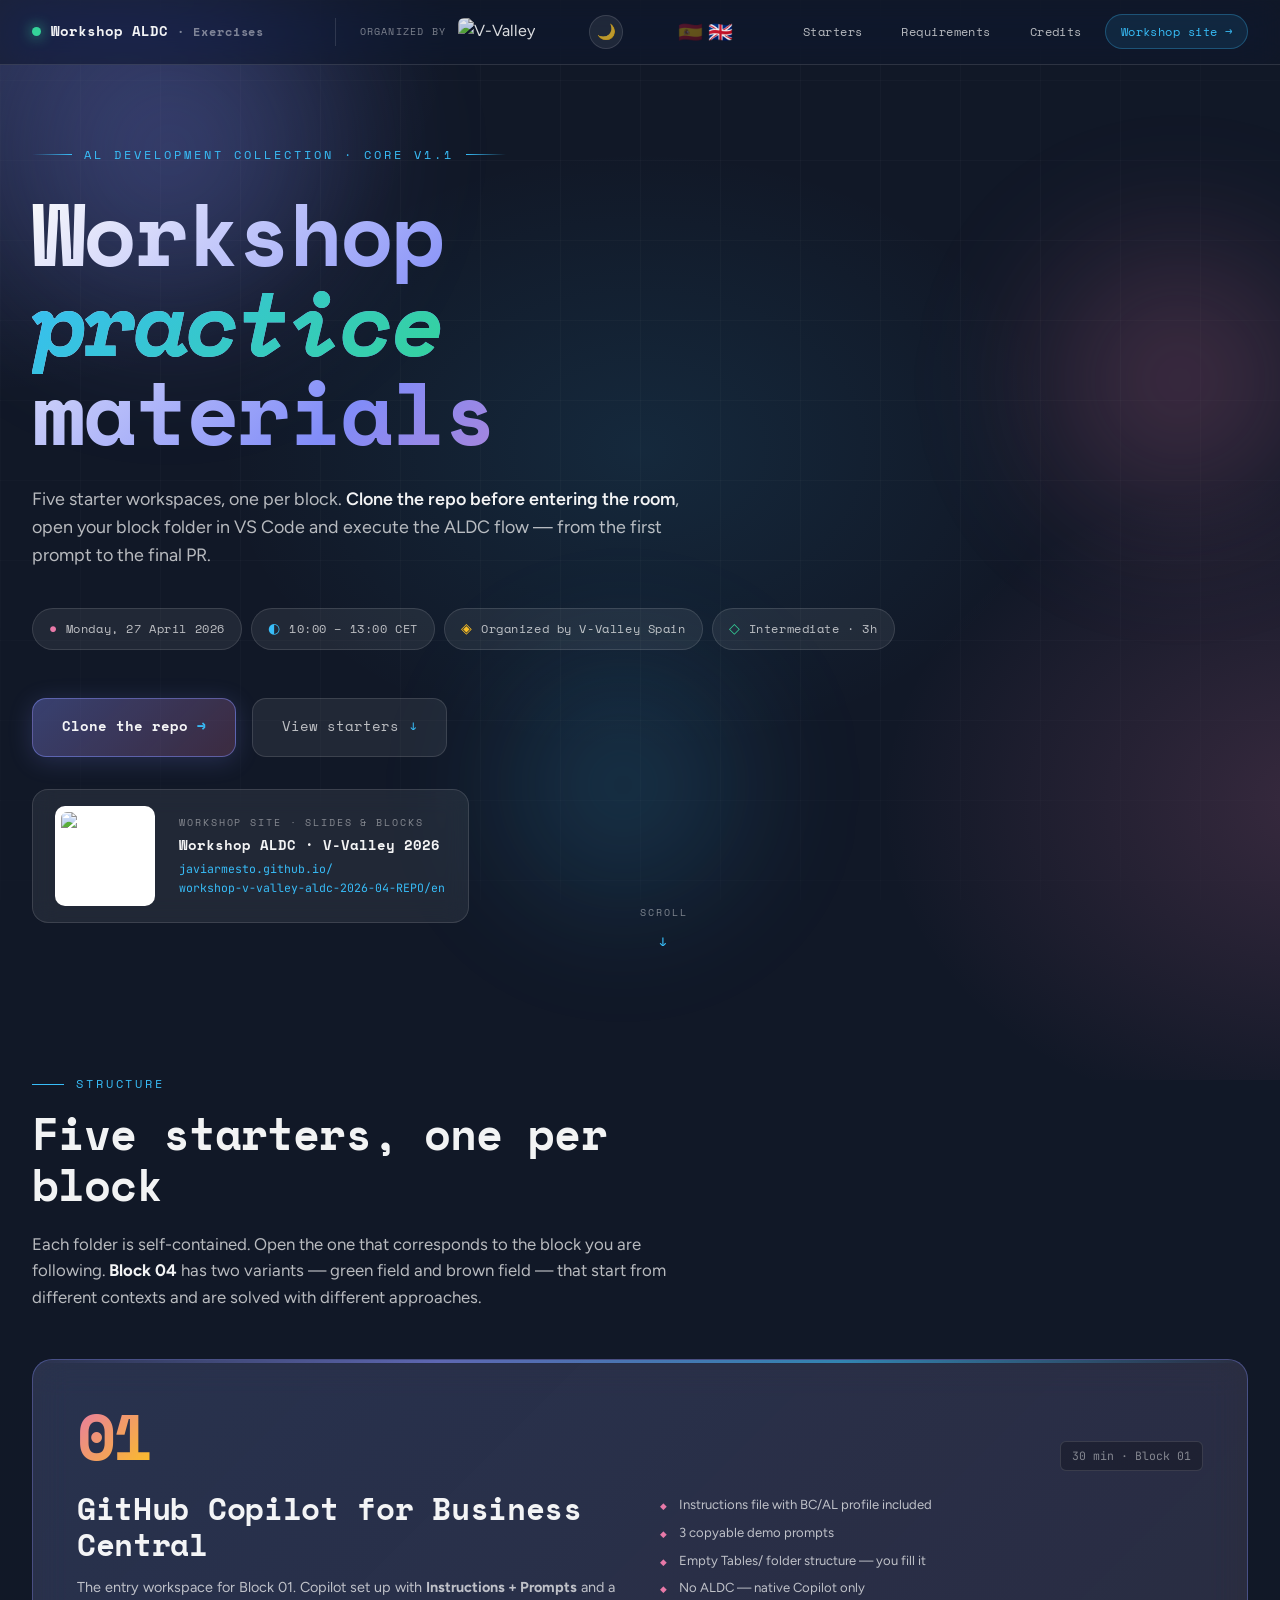
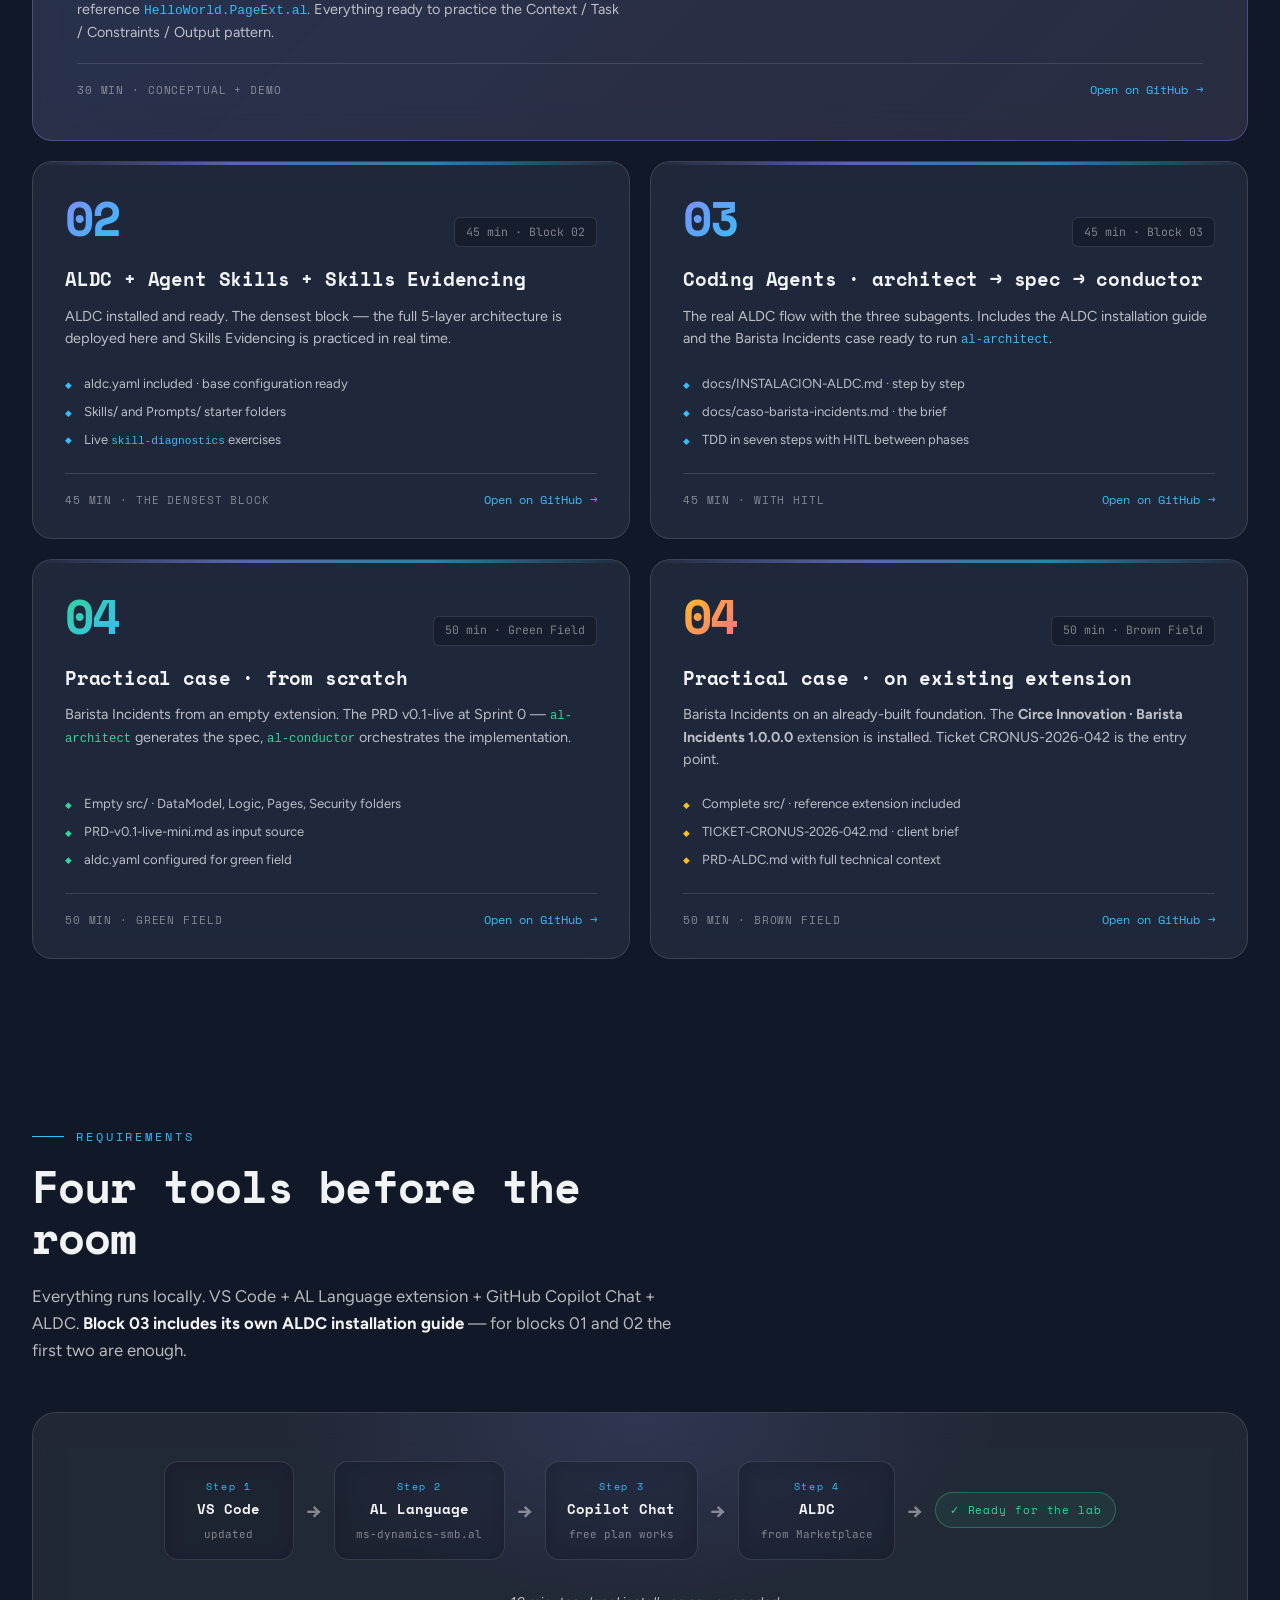
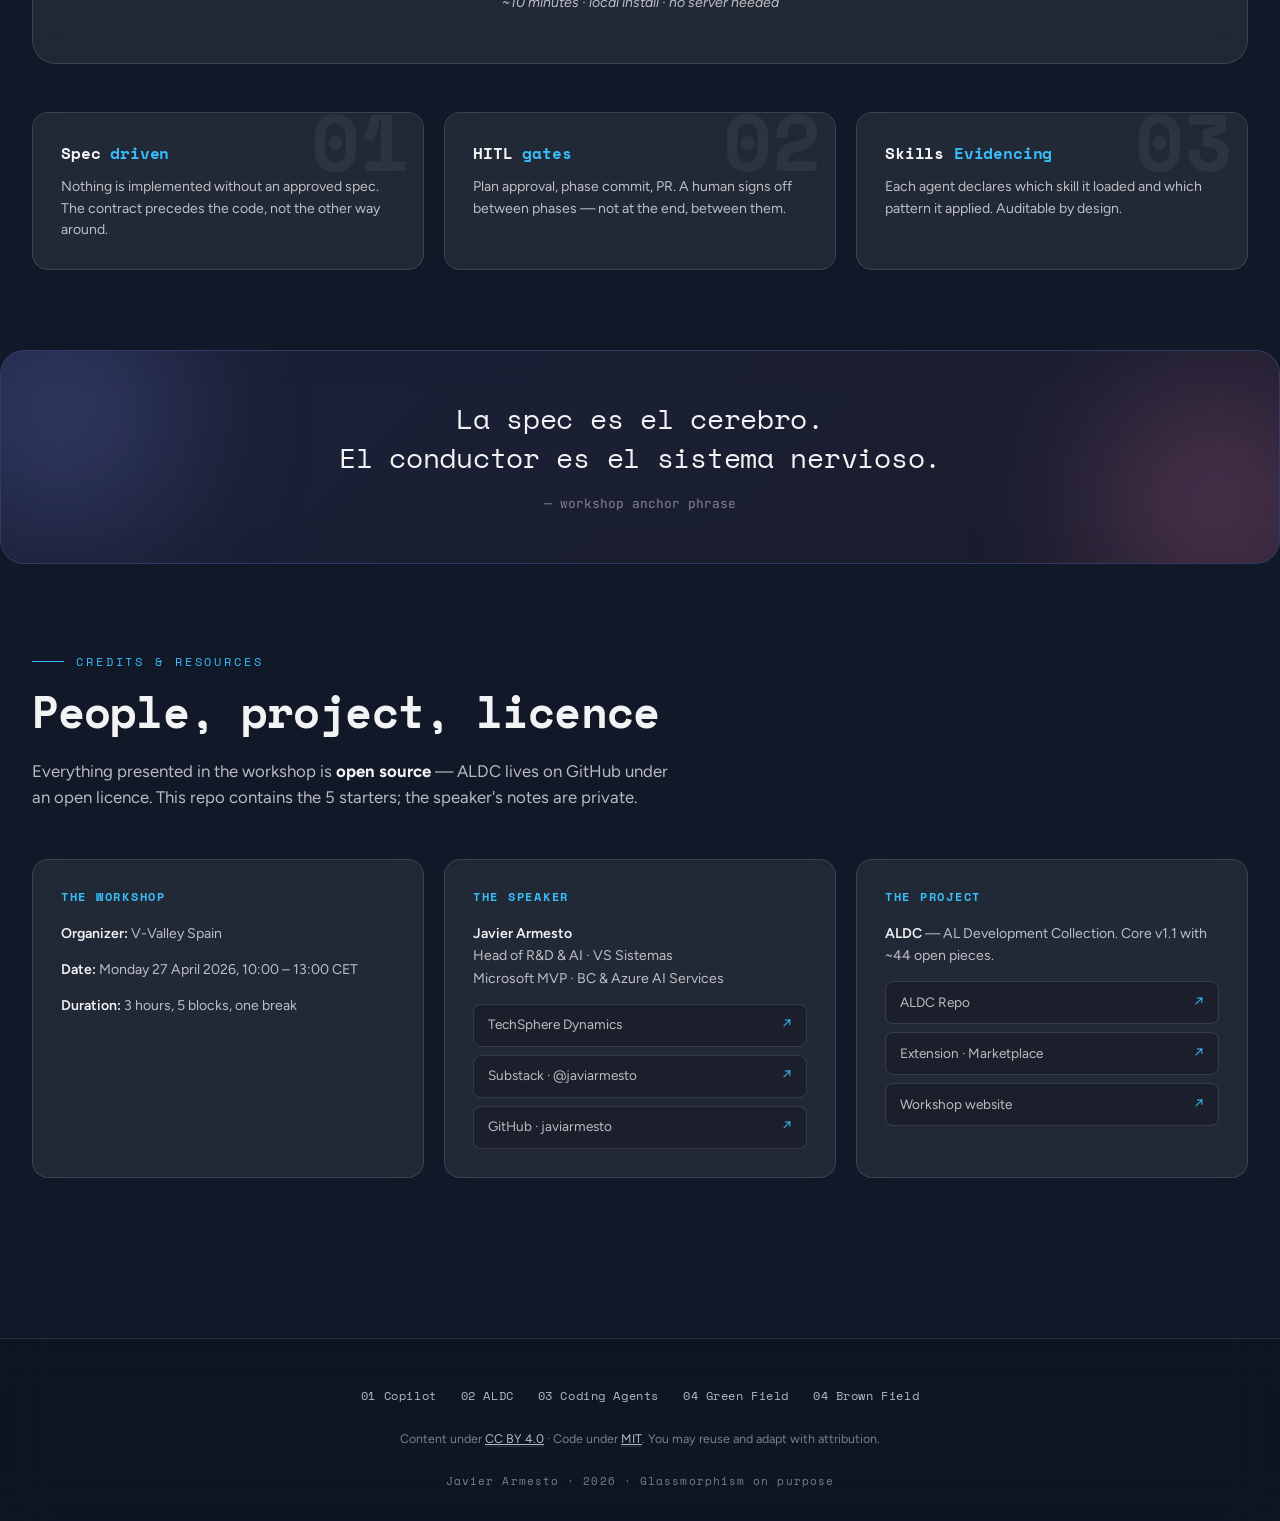
==== en/index.html @ e191f2e2 "feat(web): add GitHub Pages site with glassmorphism design - index.html: Spanish landing page with 5" ====
<!DOCTYPE html>
<html lang="en">
<head>
<meta charset="UTF-8">
<meta name="viewport" content="width=device-width, initial-scale=1.0">
<title>Workshop ALDC · V-Valley 2026 · Practice Exercises</title>
<meta name="description" content="Practice exercises for the Workshop ALDC V-Valley 2026. Five starter workspaces for Business Central with GitHub Copilot and ALDC.">
<meta name="author" content="Javier Armesto">
<link rel="canonical" href="https://javiarmesto.github.io/workshop-v-valley-aldc-2026-04-EJERCICIOS/en/">
<meta property="og:type" content="website">
<meta property="og:title" content="Workshop ALDC · Practice Exercises · V-Valley 2026">
<meta property="og:description" content="Five starter workspaces for the Workshop ALDC. Business Central + GitHub Copilot + ALDC. V-Valley, 27 April 2026.">
<meta property="og:url" content="https://javiarmesto.github.io/workshop-v-valley-aldc-2026-04-EJERCICIOS/en/">
<meta property="og:locale" content="en_GB">
<meta name="twitter:card" content="summary_large_image">
<meta name="twitter:creator" content="@javiarmesto">
<meta name="theme-color" content="#111827">
<link rel="preconnect" href="https://fonts.googleapis.com">
<link rel="preconnect" href="https://fonts.gstatic.com" crossorigin>
<link href="https://fonts.googleapis.com/css2?family=Space+Mono:wght@400;700&family=Figtree:wght@300;400;500;600;700;800&family=JetBrains+Mono:wght@400;600&display=swap" rel="stylesheet">
<style>
:root{
  --bg-base:#111827;
  --bg-deeper:#0b121f;
  --indigo:#818CF8;
  --magenta:#E879A8;
  --cyan:#38BDF8;
  --emerald:#34D399;
  --amber:#FBBF24;
  --rose:#FB7185;
  --text-primary:rgba(255,255,255,0.95);
  --text-secondary:rgba(255,255,255,0.70);
  --text-muted:rgba(255,255,255,0.45);
  --glass-surface:rgba(255,255,255,0.07);
  --glass-surface-hover:rgba(255,255,255,0.11);
  --glass-border:rgba(255,255,255,0.12);
  --glass-border-strong:rgba(255,255,255,0.20);
  --font-display:'Space Mono',ui-monospace,monospace;
  --font-body:'Figtree',system-ui,sans-serif;
  --font-code:'JetBrains Mono',ui-monospace,monospace;
  --bg-elevated:rgba(17,24,39,0.6);
  --bg-footer:rgba(11,18,31,0.4);
  --grid-line:rgba(255,255,255,0.025);
  --hero-h1-start:rgba(255,255,255,0.98);
  --link-item-bg:rgba(0,0,0,0.2);
}
*{box-sizing:border-box;margin:0;padding:0}
html{scroll-behavior:smooth}
body{
  background:var(--bg-base);
  color:var(--text-primary);
  font-family:var(--font-body);
  line-height:1.6;
  min-height:100vh;
  overflow-x:hidden;
  position:relative;
}
body::before{
  content:"";
  position:fixed;
  inset:-20%;
  z-index:-3;
  background:
    radial-gradient(ellipse 900px 700px at 12% 15%,rgba(129,140,248,0.22),transparent 55%),
    radial-gradient(ellipse 800px 600px at 88% 78%,rgba(232,121,168,0.18),transparent 55%),
    radial-gradient(ellipse 700px 500px at 50% 50%,rgba(56,189,248,0.10),transparent 60%),
    var(--bg-base);
  animation:drift 28s ease-in-out infinite alternate;
  pointer-events:none;
}
@keyframes drift{
  0%{transform:translate(0,0) rotate(0deg)}
  100%{transform:translate(-2%,2%) rotate(1deg)}
}
body::after{
  content:"";
  position:fixed;
  inset:0;
  z-index:-1;
  background-image:
    linear-gradient(var(--grid-line) 1px,transparent 1px),
    linear-gradient(90deg,var(--grid-line) 1px,transparent 1px);
  background-size:80px 80px;
  mask-image:radial-gradient(ellipse 1400px 1000px at 50% 40%,black 30%,transparent 85%);
  -webkit-mask-image:radial-gradient(ellipse 1400px 1000px at 50% 40%,black 30%,transparent 85%);
  pointer-events:none;
}
.orb{position:fixed;border-radius:50%;filter:blur(60px);pointer-events:none;z-index:-2;opacity:0.55}
.orb.o1{width:500px;height:500px;background:radial-gradient(circle,rgba(129,140,248,0.6),transparent 70%);top:-100px;left:-80px;animation:float1 18s ease-in-out infinite}
.orb.o2{width:400px;height:400px;background:radial-gradient(circle,rgba(232,121,168,0.5),transparent 70%);top:20%;right:-100px;animation:float2 22s ease-in-out infinite}
.orb.o3{width:350px;height:350px;background:radial-gradient(circle,rgba(56,189,248,0.4),transparent 70%);bottom:-60px;left:35%;animation:float3 25s ease-in-out infinite}
@keyframes float1{0%,100%{transform:translate(0,0) scale(1)}50%{transform:translate(40px,60px) scale(1.08)}}
@keyframes float2{0%,100%{transform:translate(0,0) scale(1)}50%{transform:translate(-50px,40px) scale(0.92)}}
@keyframes float3{0%,100%{transform:translate(0,0) scale(1)}50%{transform:translate(30px,-50px) scale(1.05)}}

.top-brand{position:sticky;top:0;z-index:101;background:var(--bg-elevated);backdrop-filter:blur(20px) saturate(180%);border-bottom:1px solid var(--glass-border);transition:background 0.3s ease}
.top-brand-inner{max-width:1280px;margin:0 auto;padding:0.9rem 2rem;display:flex;align-items:center;justify-content:space-between;gap:2rem}
.brand{font-family:var(--font-display);font-size:0.85rem;font-weight:700;color:var(--text-primary);display:flex;align-items:center;gap:0.6rem}
.brand::before{content:"";width:9px;height:9px;border-radius:50%;background:var(--emerald);box-shadow:0 0 14px var(--emerald);animation:pulse 2s ease-in-out infinite}
@keyframes pulse{0%,100%{opacity:1;transform:scale(1)}50%{opacity:0.6;transform:scale(0.85)}}
.brand-meta{font-family:var(--font-display);font-size:0.72rem;color:var(--text-muted);letter-spacing:0.08em}
.organizer-logo{display:flex;align-items:center;gap:0.75rem;padding-left:1.5rem;margin-left:1rem;border-left:1px solid var(--glass-border)}
.organizer-logo img{height:28px;width:auto;border-radius:6px;opacity:0.90;transition:opacity 0.2s ease}
.organizer-logo img:hover{opacity:1}
.organizer-label{font-family:var(--font-display);font-size:0.62rem;color:var(--text-muted);letter-spacing:0.12em;text-transform:uppercase;white-space:nowrap}
.nav-links{display:flex;gap:0.5rem;align-items:center}
.nav-link{font-family:var(--font-display);font-size:0.72rem;color:var(--text-secondary);text-decoration:none;padding:0.45rem 0.9rem;border-radius:999px;border:1px solid transparent;transition:all 0.2s ease;letter-spacing:0.04em}
.nav-link:hover{background:var(--glass-surface);color:var(--text-primary);border-color:var(--glass-border)}
.nav-link.primary{background:rgba(56,189,248,0.1);color:var(--cyan);border-color:rgba(56,189,248,0.3)}
.nav-link.primary:hover{background:rgba(56,189,248,0.18);border-color:var(--cyan)}

.hero{min-height:calc(100vh - 60px);max-width:1280px;margin:0 auto;padding:5rem 2rem 4rem;display:flex;flex-direction:column;justify-content:center;position:relative}
.hero-eyebrow{font-family:var(--font-display);font-size:0.75rem;letter-spacing:0.25em;text-transform:uppercase;color:var(--cyan);margin-bottom:1.5rem;display:inline-flex;align-items:center;gap:0.75rem;animation:fadeInUp 0.7s ease-out}
.hero-eyebrow::before,.hero-eyebrow::after{content:"";width:40px;height:1px;background:linear-gradient(90deg,transparent,var(--cyan))}
.hero-eyebrow::after{background:linear-gradient(270deg,transparent,var(--cyan))}
.hero h1{font-family:var(--font-display);font-size:clamp(2.5rem,7vw,5.5rem);line-height:1.02;font-weight:700;letter-spacing:-0.03em;margin-bottom:1.75rem;background:linear-gradient(135deg,var(--hero-h1-start) 0%,var(--indigo) 50%,var(--magenta) 100%);-webkit-background-clip:text;background-clip:text;-webkit-text-fill-color:transparent;animation:fadeInUp 0.8s ease-out 0.1s both;max-width:15ch}
.hero h1 .accent{font-style:italic;background:linear-gradient(135deg,var(--cyan),var(--emerald));-webkit-background-clip:text;background-clip:text;-webkit-text-fill-color:transparent}
.hero-sub{font-size:clamp(1.05rem,1.4vw,1.35rem);color:var(--text-secondary);max-width:680px;margin-bottom:2.5rem;line-height:1.55;animation:fadeInUp 0.8s ease-out 0.2s both}
.hero-sub strong{color:var(--text-primary);font-weight:600}
.hero-event-meta{display:flex;flex-wrap:wrap;gap:0.6rem;margin-bottom:3rem;animation:fadeInUp 0.8s ease-out 0.3s both}
.event-chip{display:inline-flex;align-items:center;gap:0.5rem;padding:0.55rem 1rem;background:var(--glass-surface);border:1px solid var(--glass-border);border-radius:999px;font-family:var(--font-display);font-size:0.72rem;letter-spacing:0.05em;color:var(--text-secondary);backdrop-filter:blur(12px);transition:all 0.2s ease}
.event-chip:hover{border-color:var(--glass-border-strong);color:var(--text-primary)}
.event-chip .icon{color:var(--cyan);font-size:0.85rem}
.event-chip.date .icon{color:var(--magenta)}
.event-chip.sponsor .icon{color:var(--amber)}
.event-chip.level .icon{color:var(--emerald)}
.hero-cta-row{display:flex;gap:1rem;flex-wrap:wrap;animation:fadeInUp 0.8s ease-out 0.4s both}
.cta{font-family:var(--font-display);font-size:0.85rem;padding:1.1rem 1.8rem;border-radius:14px;text-decoration:none;display:inline-flex;align-items:center;gap:0.6rem;transition:all 0.25s ease;border:1px solid var(--glass-border);position:relative;overflow:hidden}
.cta.primary{background:linear-gradient(135deg,rgba(129,140,248,0.35),rgba(232,121,168,0.2));border-color:rgba(129,140,248,0.5);color:var(--text-primary);font-weight:700;box-shadow:0 4px 24px rgba(129,140,248,0.2)}
.cta.primary::before{content:"";position:absolute;inset:0;background:linear-gradient(135deg,rgba(255,255,255,0.15),transparent);opacity:0;transition:opacity 0.25s ease}
.cta.primary:hover{transform:translateY(-2px);box-shadow:0 8px 32px rgba(129,140,248,0.35);border-color:var(--indigo)}
.cta.primary:hover::before{opacity:1}
.cta.secondary{background:var(--glass-surface);color:var(--text-secondary);backdrop-filter:blur(12px)}
.cta.secondary:hover{background:var(--glass-surface-hover);color:var(--text-primary);border-color:var(--glass-border-strong);transform:translateY(-2px)}
.cta .arrow{color:var(--cyan);transition:transform 0.25s ease}
.cta:hover .arrow{transform:translateX(3px)}
@keyframes fadeInUp{from{opacity:0;transform:translateY(20px)}to{opacity:1;transform:translateY(0)}}

section{max-width:1280px;margin:0 auto;padding:5rem 2rem;position:relative}
.section-label{font-family:var(--font-display);font-size:0.72rem;letter-spacing:0.25em;text-transform:uppercase;color:var(--cyan);margin-bottom:1rem;display:inline-flex;align-items:center;gap:0.75rem}
.section-label::before{content:"";width:32px;height:1px;background:var(--cyan)}
.section-title{font-family:var(--font-display);font-size:clamp(1.75rem,3.5vw,2.75rem);line-height:1.15;letter-spacing:-0.02em;margin-bottom:1.25rem;max-width:25ch}
.section-intro{font-size:1.05rem;color:var(--text-secondary);max-width:640px;margin-bottom:3rem;line-height:1.6}
.section-intro strong{color:var(--text-primary)}

.bloques-grid{display:grid;grid-template-columns:repeat(12,1fr);gap:1.25rem}
.bloque-card{padding:2rem 2rem 1.75rem;background:var(--glass-surface);border:1px solid var(--glass-border);border-radius:20px;backdrop-filter:blur(18px) saturate(140%);text-decoration:none;color:inherit;position:relative;overflow:hidden;transition:all 0.3s cubic-bezier(0.4,0,0.2,1);min-height:260px;display:flex;flex-direction:column}
.bloque-card::before{content:"";position:absolute;top:0;left:0;right:0;height:3px;background:linear-gradient(90deg,transparent,var(--indigo),var(--cyan),transparent);opacity:0.6;transition:opacity 0.3s ease}
.bloque-card::after{content:"";position:absolute;inset:-1px;border-radius:20px;background:linear-gradient(135deg,rgba(129,140,248,0),rgba(232,121,168,0));opacity:0;transition:opacity 0.3s ease;z-index:-1;pointer-events:none}
.bloque-card:hover{background:var(--glass-surface-hover);border-color:var(--glass-border-strong);transform:translateY(-4px);box-shadow:0 16px 48px rgba(0,0,0,0.4),0 0 0 1px rgba(129,140,248,0.2)}
.bloque-card:hover::before{opacity:1;background:linear-gradient(90deg,transparent,var(--indigo),var(--magenta),var(--cyan),transparent)}
.bloque-card.featured{grid-column:span 12;min-height:auto;padding:2.75rem 2.75rem 2.5rem;background:linear-gradient(135deg,rgba(129,140,248,0.1) 0%,rgba(232,121,168,0.05) 100%),var(--glass-surface);border-color:rgba(129,140,248,0.35)}
.bloque-card.featured .bloque-body{display:grid;grid-template-columns:1fr 1fr;gap:2.5rem;align-items:start}
.bloque-card.featured .bloque-title{font-size:clamp(1.5rem,2.4vw,2rem);line-height:1.15}
.bloque-card.featured .bloque-highlight-list{margin-top:0}
.bloque-card.col-6{grid-column:span 6}
@media(max-width:880px){.bloque-card.col-6{grid-column:span 12}.bloque-card.featured .bloque-body{grid-template-columns:1fr}}

.bloque-head{display:flex;align-items:baseline;justify-content:space-between;gap:1rem;margin-bottom:1.25rem}
.bloque-num{font-family:var(--font-display);font-size:3rem;font-weight:700;line-height:1;letter-spacing:-0.04em;background:linear-gradient(135deg,var(--indigo) 0%,var(--cyan) 100%);-webkit-background-clip:text;background-clip:text;-webkit-text-fill-color:transparent}
.bloque-card.featured .bloque-num{font-size:4rem;background:linear-gradient(135deg,var(--magenta) 0%,var(--amber) 100%);-webkit-background-clip:text;background-clip:text;-webkit-text-fill-color:transparent}
.bloque-card.greenfield .bloque-num{background:linear-gradient(135deg,var(--emerald) 0%,var(--cyan) 100%);-webkit-background-clip:text;background-clip:text;-webkit-text-fill-color:transparent}
.bloque-card.brownfield .bloque-num{background:linear-gradient(135deg,var(--amber) 0%,var(--rose) 100%);-webkit-background-clip:text;background-clip:text;-webkit-text-fill-color:transparent}
.bloque-meta{font-family:var(--font-code);font-size:0.72rem;color:var(--text-muted);padding:0.3rem 0.7rem;background:rgba(0,0,0,0.25);border:1px solid var(--glass-border);border-radius:6px;white-space:nowrap}
.bloque-title{font-family:var(--font-display);font-size:1.2rem;line-height:1.25;letter-spacing:-0.01em;margin-bottom:0.85rem;color:var(--text-primary)}
.bloque-desc{color:var(--text-secondary);font-size:0.9rem;line-height:1.55;margin-bottom:1.25rem;flex-grow:1}
.bloque-highlight-list{list-style:none;padding:0;margin:0 0 1.25rem}
.bloque-highlight-list li{font-size:0.82rem;color:var(--text-secondary);padding:0.25rem 0 0.25rem 1.2rem;position:relative;line-height:1.5}
.bloque-highlight-list li::before{content:"◆";position:absolute;left:0;color:var(--cyan);font-size:0.55rem;top:0.55rem}
.bloque-card.featured .bloque-highlight-list li::before{color:var(--magenta)}
.bloque-card.greenfield .bloque-highlight-list li::before{color:var(--emerald)}
.bloque-card.brownfield .bloque-highlight-list li::before{color:var(--amber)}
.bloque-footer{display:flex;align-items:center;justify-content:space-between;gap:1rem;padding-top:1rem;border-top:1px solid var(--glass-border);margin-top:auto}
.bloque-duration{font-family:var(--font-display);font-size:0.68rem;color:var(--text-muted);letter-spacing:0.08em;text-transform:uppercase}
.bloque-open{font-family:var(--font-display);font-size:0.78rem;color:var(--cyan);display:inline-flex;align-items:center;gap:0.5rem;transition:gap 0.25s ease}
.bloque-card:hover .bloque-open{gap:0.8rem;color:var(--text-primary)}
.bloque-open::after{content:"→";color:var(--cyan);transition:transform 0.25s ease}
.bloque-card:hover .bloque-open::after{transform:translateX(3px)}

.flow-container{padding:3rem 2rem;background:var(--glass-surface);border:1px solid var(--glass-border);border-radius:24px;backdrop-filter:blur(18px);position:relative;overflow:hidden}
.flow-container::before{content:"";position:absolute;top:0;left:50%;transform:translateX(-50%);width:60%;height:200px;background:radial-gradient(ellipse at top,rgba(129,140,248,0.15),transparent 70%);pointer-events:none}
.flow-row{display:flex;align-items:center;justify-content:center;gap:0.75rem;flex-wrap:wrap;position:relative}
.flow-node{padding:1rem 1.35rem;background:var(--bg-elevated);border:1px solid var(--glass-border);border-radius:14px;backdrop-filter:blur(12px);text-align:center;min-width:130px;transition:all 0.3s ease;display:block}
.flow-node .fn-num{font-family:var(--font-display);font-size:0.65rem;color:var(--cyan);letter-spacing:0.15em;margin-bottom:0.3rem;display:block}
.flow-node .fn-name{font-family:var(--font-display);font-size:0.85rem;color:var(--text-primary);font-weight:700;display:block}
.flow-node .fn-dur{font-family:var(--font-code);font-size:0.68rem;color:var(--text-muted);margin-top:0.3rem;display:block}
.flow-arrow{color:var(--text-muted);font-size:1.3rem;font-weight:700}
.flow-end{padding:0.5rem 0.85rem;background:rgba(52,211,153,0.08);border:1px solid rgba(52,211,153,0.35);border-radius:999px;font-family:var(--font-display);font-size:0.7rem;color:var(--emerald);letter-spacing:0.08em}
.flow-caption{text-align:center;color:var(--text-secondary);font-size:0.88rem;margin-top:2rem;font-style:italic;max-width:600px;margin-left:auto;margin-right:auto}

.principles{display:grid;grid-template-columns:repeat(3,1fr);gap:1.25rem;margin-top:3rem}
.principle{padding:1.75rem;background:var(--glass-surface);border:1px solid var(--glass-border);border-radius:16px;backdrop-filter:blur(14px);position:relative;overflow:hidden}
.principle::before{content:attr(data-num);position:absolute;top:-12px;right:14px;font-family:var(--font-display);font-size:5rem;font-weight:700;color:var(--text-primary);opacity:0.06;line-height:1;pointer-events:none}
.principle h4{font-family:var(--font-display);font-size:1rem;margin-bottom:0.6rem;color:var(--text-primary);letter-spacing:-0.01em}
.principle h4 .accent{color:var(--cyan)}
.principle p{color:var(--text-secondary);font-size:0.88rem;margin:0;line-height:1.55}
@media(max-width:820px){.principles{grid-template-columns:1fr}}

.credits{display:grid;grid-template-columns:repeat(3,1fr);gap:1.25rem;margin-top:3rem}
.credit-card{padding:1.75rem;background:var(--glass-surface);border:1px solid var(--glass-border);border-radius:16px;backdrop-filter:blur(14px)}
.credit-card h4{font-family:var(--font-display);font-size:0.72rem;letter-spacing:0.15em;text-transform:uppercase;color:var(--cyan);margin-bottom:1rem}
.credit-card p{font-size:0.88rem;color:var(--text-secondary);line-height:1.6;margin-bottom:0.85rem}
.credit-card p:last-child{margin-bottom:0}
.credit-card strong{color:var(--text-primary);font-weight:600}
.credit-card a{color:var(--cyan);text-decoration:none;border-bottom:1px solid transparent;transition:border-color 0.2s ease}
.credit-card a:hover{border-bottom-color:var(--cyan)}
.credit-link-list{list-style:none;padding:0;margin:0;display:flex;flex-direction:column;gap:0.5rem}
.credit-link-list li{font-size:0.85rem}
.credit-link-list a{display:flex;align-items:center;justify-content:space-between;padding:0.6rem 0.9rem;background:var(--link-item-bg);border:1px solid var(--glass-border);border-radius:8px;color:var(--text-secondary);text-decoration:none;transition:all 0.2s ease}
.credit-link-list a:hover{background:var(--glass-surface-hover);border-color:var(--cyan);color:var(--text-primary)}
.credit-link-list .ext::after{content:"↗";color:var(--cyan);margin-left:0.5rem;font-size:0.85rem}
@media(max-width:880px){.credits{grid-template-columns:1fr}}

.quote-block{max-width:1280px;margin:0 auto;padding:3rem 2rem;text-align:center;background:linear-gradient(135deg,rgba(129,140,248,0.08),rgba(232,121,168,0.05));border:1px solid rgba(129,140,248,0.25);border-radius:24px;backdrop-filter:blur(18px);position:relative;overflow:hidden}
.quote-block::before,.quote-block::after{content:"";position:absolute;width:220px;height:220px;border-radius:50%;filter:blur(80px);pointer-events:none;opacity:0.3}
.quote-block::before{background:var(--indigo);top:-50px;left:-50px}
.quote-block::after{background:var(--magenta);bottom:-50px;right:-50px}
.quote-block p{font-family:var(--font-display);font-size:clamp(1.25rem,2.5vw,1.75rem);line-height:1.4;color:var(--text-primary);letter-spacing:-0.01em;max-width:40ch;margin:0 auto 0.75rem;position:relative;z-index:1}
.quote-block .attribution{font-family:var(--font-code);font-size:0.8rem;color:var(--text-muted);position:relative;z-index:1}

.site-footer{margin-top:5rem;padding:3rem 2rem 2rem;border-top:1px solid var(--glass-border);background:var(--bg-footer);backdrop-filter:blur(20px)}
.site-footer-inner{max-width:1280px;margin:0 auto;display:flex;flex-direction:column;align-items:center;text-align:center;gap:1rem}
.footer-links{display:flex;gap:1.5rem;flex-wrap:wrap;justify-content:center;margin-bottom:0.5rem}
.footer-links a{font-family:var(--font-display);font-size:0.72rem;color:var(--text-secondary);text-decoration:none;letter-spacing:0.05em;transition:color 0.2s ease}
.footer-links a:hover{color:var(--cyan)}
.footer-license{font-size:0.78rem;color:var(--text-muted);line-height:1.6;max-width:600px}
.footer-license a{color:var(--text-secondary);border-bottom:1px solid var(--glass-border)}
.footer-license a:hover{color:var(--cyan);border-color:var(--cyan)}
.footer-made{font-family:var(--font-display);font-size:0.68rem;color:var(--text-muted);letter-spacing:0.1em;margin-top:0.5rem}

.hero-repo-block{display:flex;align-items:center;gap:1.5rem;margin-top:2rem;padding:1rem 1.4rem;background:var(--glass-surface);border:1px solid var(--glass-border);border-radius:16px;backdrop-filter:blur(12px);width:fit-content;animation:fadeInUp 0.8s ease-out 0.5s both;transition:border-color 0.2s ease;text-decoration:none;color:inherit}
.hero-repo-block:hover{border-color:var(--glass-border-strong)}
.hero-repo-block .qr-wrap{flex-shrink:0;background:#fff;border-radius:10px;padding:6px;display:flex;align-items:center;justify-content:center}
.hero-repo-block .qr-wrap img{width:88px;height:88px;display:block;border-radius:6px}
.hero-repo-block .qr-info{display:flex;flex-direction:column;gap:0.35rem}
.hero-repo-block .qr-label{font-family:var(--font-display);font-size:0.65rem;letter-spacing:0.18em;text-transform:uppercase;color:var(--text-muted)}
.hero-repo-block .qr-title{font-family:var(--font-display);font-size:0.88rem;font-weight:700;color:var(--text-primary);line-height:1.3}
.hero-repo-block .qr-url{font-family:var(--font-code);font-size:0.72rem;color:var(--cyan);word-break:break-all}

.scroll-hint{position:absolute;bottom:2rem;left:50%;transform:translateX(-50%);font-family:var(--font-display);font-size:0.65rem;color:var(--text-muted);letter-spacing:0.2em;text-transform:uppercase;animation:fadeInUp 1s ease-out 0.8s both,bounce 2.5s ease-in-out infinite 2s;pointer-events:none}
.scroll-hint::after{content:"↓";display:block;text-align:center;margin-top:0.5rem;font-size:1rem;color:var(--cyan)}
@keyframes bounce{0%,100%{transform:translateX(-50%) translateY(0)}50%{transform:translateX(-50%) translateY(6px)}}

@media(max-width:720px){
  .hero{padding:3rem 1.25rem 2rem;min-height:auto}
  section{padding:3.5rem 1.25rem}
  .hero-event-meta{gap:0.4rem}
  .event-chip{padding:0.45rem 0.8rem;font-size:0.68rem}
  .bloque-card{padding:1.5rem;min-height:auto}
  .bloque-card.featured{padding:2rem 1.75rem}
  .bloque-num{font-size:2.5rem}
  .bloque-card.featured .bloque-num{font-size:3rem}
  .top-brand-inner{padding:0.8rem 1.25rem;gap:0.75rem}
  .brand-meta{display:none}
  .organizer-label{display:none}
  .organizer-logo{padding-left:0.75rem;margin-left:0.5rem}
  .nav-link{font-size:0.65rem;padding:0.4rem 0.75rem}
  .flow-container{padding:2rem 1rem}
  .flow-row{flex-direction:column}
  .flow-arrow{transform:rotate(90deg)}
  .scroll-hint{display:none}
}

.theme-toggle{background:var(--glass-surface);border:1px solid var(--glass-border);color:var(--text-secondary);width:34px;height:34px;border-radius:999px;cursor:pointer;display:flex;align-items:center;justify-content:center;font-size:0.95rem;transition:all 0.2s ease;flex-shrink:0;padding:0;line-height:1}
.theme-toggle:hover{background:var(--glass-surface-hover);color:var(--text-primary);border-color:var(--glass-border-strong)}

[data-theme="light"]{--bg-base:#f0f4f8;--bg-deeper:#e2e8f0;--indigo:#4F46E5;--magenta:#C2185B;--cyan:#0284C7;--emerald:#059669;--amber:#B45309;--rose:#DC2626;--text-primary:rgba(15,23,42,0.95);--text-secondary:rgba(15,23,42,0.62);--text-muted:rgba(15,23,42,0.40);--glass-surface:rgba(0,0,0,0.04);--glass-surface-hover:rgba(0,0,0,0.08);--glass-border:rgba(0,0,0,0.10);--glass-border-strong:rgba(0,0,0,0.20);--bg-elevated:rgba(255,255,255,0.72);--bg-footer:rgba(226,232,240,0.80);--grid-line:rgba(0,0,0,0.05);--hero-h1-start:rgba(15,23,42,0.92);--link-item-bg:rgba(0,0,0,0.05)}
[data-theme="light"] body::before{background:radial-gradient(ellipse 900px 700px at 12% 15%,rgba(99,102,241,0.14),transparent 55%),radial-gradient(ellipse 800px 600px at 88% 78%,rgba(194,24,91,0.10),transparent 55%),radial-gradient(ellipse 700px 500px at 50% 50%,rgba(2,132,199,0.08),transparent 60%),var(--bg-base)}
[data-theme="light"] body::after{background-image:linear-gradient(var(--grid-line) 1px,transparent 1px),linear-gradient(90deg,var(--grid-line) 1px,transparent 1px)}
[data-theme="light"] .orb{opacity:0.18}
body{transition:background-color 0.3s ease,color 0.2s ease}
.lang-switch{display:flex;align-items:center;gap:0.35rem;flex-shrink:0}
.lang-active{font-size:1.25rem;opacity:1;cursor:default;line-height:1}
.lang-btn{font-size:1.25rem;text-decoration:none;opacity:0.35;transition:opacity 0.2s ease;line-height:1}
.lang-btn:hover{opacity:1}
</style>
</head>
<body>

<div class="orb o1"></div>
<div class="orb o2"></div>
<div class="orb o3"></div>

<header class="top-brand">
  <div class="top-brand-inner">
    <div class="brand">
      Workshop ALDC
      <span class="brand-meta">· Exercises</span>
    </div>
    <div class="organizer-logo">
      <span class="organizer-label">organized by</span>
      <img src="https://javiarmesto.github.io/workshop-v-valley-aldc-2026-04-REPO/WEB_LogoV-Valley_NEG.jpg" alt="V-Valley" loading="eager">
    </div>
    <button class="theme-toggle" id="themeToggle" aria-label="Toggle theme" title="Toggle theme">🌙</button>
    <div class="lang-switch">
      <a class="lang-btn" href="../" title="Versión en español" aria-label="Español">🇪🇸</a>
      <span class="lang-active" title="English (current)">🇬🇧</span>
    </div>
    <nav class="nav-links" aria-label="Quick navigation">
      <a class="nav-link" href="#starters">Starters</a>
      <a class="nav-link" href="#requirements">Requirements</a>
      <a class="nav-link" href="#credits">Credits</a>
      <a class="nav-link primary" href="https://javiarmesto.github.io/workshop-v-valley-aldc-2026-04-REPO/en/" target="_blank" rel="noopener">Workshop site →</a>
    </nav>
  </div>
</header>

<section class="hero">
  <div class="hero-eyebrow">AL Development Collection · Core v1.1</div>
  <h1>Workshop <span class="accent">practice</span> materials</h1>
  <p class="hero-sub">
    Five starter workspaces, one per block. <strong>Clone the repo before entering the room</strong>, open your block folder in VS Code and execute the ALDC flow — from the first prompt to the final PR.
  </p>

  <div class="hero-event-meta">
    <span class="event-chip date"><span class="icon">●</span>Monday, 27 April 2026</span>
    <span class="event-chip"><span class="icon">◐</span>10:00 – 13:00 CET</span>
    <span class="event-chip sponsor"><span class="icon">◈</span>Organized by V-Valley Spain</span>
    <span class="event-chip level"><span class="icon">◇</span>Intermediate · 3h</span>
  </div>

  <div class="hero-cta-row">
    <a class="cta primary" href="https://github.com/javiarmesto/workshop-v-valley-aldc-2026-04-EJERCICIOS" target="_blank" rel="noopener">
      Clone the repo <span class="arrow">→</span>
    </a>
    <a class="cta secondary" href="#starters">
      View starters <span class="arrow">↓</span>
    </a>
  </div>

  <a class="hero-repo-block" href="https://javiarmesto.github.io/workshop-v-valley-aldc-2026-04-REPO/en/" target="_blank" rel="noopener" aria-label="Workshop website with all 5 blocks">
    <div class="qr-wrap">
      <img src="https://api.qrserver.com/v1/create-qr-code/?size=176x176&amp;color=111827&amp;bgcolor=ffffff&amp;qzone=1&amp;data=https%3A%2F%2Fjaviarmesto.github.io%2Fworkshop-v-valley-aldc-2026-04-REPO%2Fen%2F" alt="QR workshop website" loading="eager" width="88" height="88">
    </div>
    <div class="qr-info">
      <span class="qr-label">Workshop site · slides &amp; blocks</span>
      <span class="qr-title">Workshop ALDC · V-Valley 2026</span>
      <span class="qr-url">javiarmesto.github.io/<br>workshop-v-valley-aldc-2026-04-REPO/en</span>
    </div>
  </a>

  <div class="scroll-hint">Scroll</div>
</section>

<section id="starters" aria-labelledby="starters-title">
  <span class="section-label">Structure</span>
  <h2 class="section-title" id="starters-title">Five starters, one per block</h2>
  <p class="section-intro">
    Each folder is self-contained. Open the one that corresponds to the block you are following. <strong>Block 04</strong> has two variants — green field and brown field — that start from different contexts and are solved with different approaches.
  </p>

  <div class="bloques-grid">

    <!-- Featured: Starter 01 -->
    <a class="bloque-card featured" href="https://github.com/javiarmesto/workshop-v-valley-aldc-2026-04-EJERCICIOS/tree/main/01-copilot-starter" target="_blank" rel="noopener">
      <div class="bloque-head">
        <span class="bloque-num">01</span>
        <span class="bloque-meta">30 min · Block 01</span>
      </div>
      <div class="bloque-body">
        <div>
          <h3 class="bloque-title">GitHub Copilot for Business Central</h3>
          <p class="bloque-desc">
            The entry workspace for Block 01. Copilot set up with <strong>Instructions + Prompts</strong> and a reference <code style="color:var(--cyan);font-size:0.9em">HelloWorld.PageExt.al</code>. Everything ready to practice the Context / Task / Constraints / Output pattern.
          </p>
        </div>
        <div>
          <ul class="bloque-highlight-list">
            <li>Instructions file with BC/AL profile included</li>
            <li>3 copyable demo prompts</li>
            <li>Empty Tables/ folder structure — you fill it</li>
            <li>No ALDC — native Copilot only</li>
          </ul>
        </div>
      </div>
      <div class="bloque-footer">
        <span class="bloque-duration">30 min · Conceptual + demo</span>
        <span class="bloque-open">Open on GitHub</span>
      </div>
    </a>

    <!-- Starter 02 -->
    <a class="bloque-card col-6" href="https://github.com/javiarmesto/workshop-v-valley-aldc-2026-04-EJERCICIOS/tree/main/02-aldc-starter" target="_blank" rel="noopener">
      <div class="bloque-head">
        <span class="bloque-num">02</span>
        <span class="bloque-meta">45 min · Block 02</span>
      </div>
      <h3 class="bloque-title">ALDC + Agent Skills + Skills Evidencing</h3>
      <p class="bloque-desc">ALDC installed and ready. The densest block — the full 5-layer architecture is deployed here and Skills Evidencing is practiced in real time.</p>
      <ul class="bloque-highlight-list">
        <li>aldc.yaml included · base configuration ready</li>
        <li>Skills/ and Prompts/ starter folders</li>
        <li>Live <code style="color:var(--cyan);font-size:0.85em">skill-diagnostics</code> exercises</li>
      </ul>
      <div class="bloque-footer">
        <span class="bloque-duration">45 min · The densest block</span>
        <span class="bloque-open">Open on GitHub</span>
      </div>
    </a>

    <!-- Starter 03 -->
    <a class="bloque-card col-6" href="https://github.com/javiarmesto/workshop-v-valley-aldc-2026-04-EJERCICIOS/tree/main/03-coding-agents-starter" target="_blank" rel="noopener">
      <div class="bloque-head">
        <span class="bloque-num">03</span>
        <span class="bloque-meta">45 min · Block 03</span>
      </div>
      <h3 class="bloque-title">Coding Agents · architect → spec → conductor</h3>
      <p class="bloque-desc">The real ALDC flow with the three subagents. Includes the ALDC installation guide and the Barista Incidents case ready to run <code style="color:var(--cyan);font-size:0.85em">al-architect</code>.</p>
      <ul class="bloque-highlight-list">
        <li>docs/INSTALACION-ALDC.md · step by step</li>
        <li>docs/caso-barista-incidents.md · the brief</li>
        <li>TDD in seven steps with HITL between phases</li>
      </ul>
      <div class="bloque-footer">
        <span class="bloque-duration">45 min · With HITL</span>
        <span class="bloque-open">Open on GitHub</span>
      </div>
    </a>

    <!-- Starter 04 Green Field -->
    <a class="bloque-card col-6 greenfield" href="https://github.com/javiarmesto/workshop-v-valley-aldc-2026-04-EJERCICIOS/tree/main/04-greenfield-starter" target="_blank" rel="noopener">
      <div class="bloque-head">
        <span class="bloque-num">04</span>
        <span class="bloque-meta">50 min · Green Field</span>
      </div>
      <h3 class="bloque-title">Practical case · from scratch</h3>
      <p class="bloque-desc">Barista Incidents from an empty extension. The PRD v0.1-live at Sprint 0 — <code style="color:var(--emerald);font-size:0.85em">al-architect</code> generates the spec, <code style="color:var(--emerald);font-size:0.85em">al-conductor</code> orchestrates the implementation.</p>
      <ul class="bloque-highlight-list">
        <li>Empty src/ · DataModel, Logic, Pages, Security folders</li>
        <li>PRD-v0.1-live-mini.md as input source</li>
        <li>aldc.yaml configured for green field</li>
      </ul>
      <div class="bloque-footer">
        <span class="bloque-duration">50 min · Green Field</span>
        <span class="bloque-open">Open on GitHub</span>
      </div>
    </a>

    <!-- Starter 04 Brown Field -->
    <a class="bloque-card col-6 brownfield" href="https://github.com/javiarmesto/workshop-v-valley-aldc-2026-04-EJERCICIOS/tree/main/04-brownfield-starter" target="_blank" rel="noopener">
      <div class="bloque-head">
        <span class="bloque-num">04</span>
        <span class="bloque-meta">50 min · Brown Field</span>
      </div>
      <h3 class="bloque-title">Practical case · on existing extension</h3>
      <p class="bloque-desc">Barista Incidents on an already-built foundation. The <strong>Circe Innovation · Barista Incidents 1.0.0.0</strong> extension is installed. Ticket CRONUS-2026-042 is the entry point.</p>
      <ul class="bloque-highlight-list">
        <li>Complete src/ · reference extension included</li>
        <li>TICKET-CRONUS-2026-042.md · client brief</li>
        <li>PRD-ALDC.md with full technical context</li>
      </ul>
      <div class="bloque-footer">
        <span class="bloque-duration">50 min · Brown Field</span>
        <span class="bloque-open">Open on GitHub</span>
      </div>
    </a>

  </div>
</section>

<section id="requirements" aria-labelledby="requirements-title">
  <span class="section-label">Requirements</span>
  <h2 class="section-title" id="requirements-title">Four tools before the room</h2>
  <p class="section-intro">
    Everything runs locally. VS Code + AL Language extension + GitHub Copilot Chat + ALDC. <strong>Block 03 includes its own ALDC installation guide</strong> — for blocks 01 and 02 the first two are enough.
  </p>

  <div class="flow-container">
    <div class="flow-row">
      <div class="flow-node">
        <span class="fn-num">Step 1</span>
        <span class="fn-name">VS Code</span>
        <span class="fn-dur">updated</span>
      </div>
      <span class="flow-arrow">→</span>
      <div class="flow-node">
        <span class="fn-num">Step 2</span>
        <span class="fn-name">AL Language</span>
        <span class="fn-dur">ms-dynamics-smb.al</span>
      </div>
      <span class="flow-arrow">→</span>
      <div class="flow-node">
        <span class="fn-num">Step 3</span>
        <span class="fn-name">Copilot Chat</span>
        <span class="fn-dur">free plan works</span>
      </div>
      <span class="flow-arrow">→</span>
      <div class="flow-node">
        <span class="fn-num">Step 4</span>
        <span class="fn-name">ALDC</span>
        <span class="fn-dur">from Marketplace</span>
      </div>
      <span class="flow-arrow">→</span>
      <span class="flow-end">✓ Ready for the lab</span>
    </div>
    <p class="flow-caption">
      ~10 minutes · local install · no server needed
    </p>
  </div>

  <div class="principles">
    <div class="principle" data-num="01">
      <h4>Spec <span class="accent">driven</span></h4>
      <p>Nothing is implemented without an approved spec. The contract precedes the code, not the other way around.</p>
    </div>
    <div class="principle" data-num="02">
      <h4>HITL <span class="accent">gates</span></h4>
      <p>Plan approval, phase commit, PR. A human signs off between phases — not at the end, between them.</p>
    </div>
    <div class="principle" data-num="03">
      <h4>Skills <span class="accent">Evidencing</span></h4>
      <p>Each agent declares which skill it loaded and which pattern it applied. Auditable by design.</p>
    </div>
  </div>
</section>

<div class="quote-block">
  <p>La spec es el cerebro.<br>El conductor es el sistema nervioso.</p>
  <span class="attribution">— workshop anchor phrase</span>
</div>

<section id="credits" aria-labelledby="credits-title">
  <span class="section-label">Credits &amp; resources</span>
  <h2 class="section-title" id="credits-title">People, project, licence</h2>
  <p class="section-intro">
    Everything presented in the workshop is <strong>open source</strong> — ALDC lives on GitHub under an open licence. This repo contains the 5 starters; the speaker's notes are private.
  </p>

  <div class="credits">
    <div class="credit-card">
      <h4>The workshop</h4>
      <p><strong>Organizer:</strong> V-Valley Spain</p>
      <p><strong>Date:</strong> Monday 27 April 2026, 10:00 – 13:00 CET</p>
      <p><strong>Duration:</strong> 3 hours, 5 blocks, one break</p>
    </div>

    <div class="credit-card">
      <h4>The speaker</h4>
      <p><strong>Javier Armesto</strong><br>Head of R&amp;D &amp; AI · VS Sistemas<br>Microsoft MVP · BC &amp; Azure AI Services</p>
      <ul class="credit-link-list">
        <li><a class="ext" href="https://techspheredynamics.com" target="_blank" rel="noopener">TechSphere Dynamics</a></li>
        <li><a class="ext" href="https://javiarmesto.substack.com" target="_blank" rel="noopener">Substack · @javiarmesto</a></li>
        <li><a class="ext" href="https://github.com/javiarmesto" target="_blank" rel="noopener">GitHub · javiarmesto</a></li>
      </ul>
    </div>

    <div class="credit-card">
      <h4>The project</h4>
      <p><strong>ALDC</strong> — AL Development Collection. Core v1.1 with ~44 open pieces.</p>
      <ul class="credit-link-list">
        <li><a class="ext" href="https://github.com/javiarmesto/ALDC-AL-Development-Collection" target="_blank" rel="noopener">ALDC Repo</a></li>
        <li><a class="ext" href="https://marketplace.visualstudio.com/items?itemName=JavierArmestoGonzalez.al-development-collection" target="_blank" rel="noopener">Extension · Marketplace</a></li>
        <li><a class="ext" href="https://javiarmesto.github.io/workshop-v-valley-aldc-2026-04-REPO/en/" target="_blank" rel="noopener">Workshop website</a></li>
      </ul>
    </div>
  </div>
</section>

<footer class="site-footer">
  <div class="site-footer-inner">
    <nav class="footer-links" aria-label="Bottom navigation">
      <a href="https://github.com/javiarmesto/workshop-v-valley-aldc-2026-04-EJERCICIOS/tree/main/01-copilot-starter" target="_blank" rel="noopener">01 Copilot</a>
      <a href="https://github.com/javiarmesto/workshop-v-valley-aldc-2026-04-EJERCICIOS/tree/main/02-aldc-starter" target="_blank" rel="noopener">02 ALDC</a>
      <a href="https://github.com/javiarmesto/workshop-v-valley-aldc-2026-04-EJERCICIOS/tree/main/03-coding-agents-starter" target="_blank" rel="noopener">03 Coding Agents</a>
      <a href="https://github.com/javiarmesto/workshop-v-valley-aldc-2026-04-EJERCICIOS/tree/main/04-greenfield-starter" target="_blank" rel="noopener">04 Green Field</a>
      <a href="https://github.com/javiarmesto/workshop-v-valley-aldc-2026-04-EJERCICIOS/tree/main/04-brownfield-starter" target="_blank" rel="noopener">04 Brown Field</a>
    </nav>
    <p class="footer-license">
      Content under <a href="https://creativecommons.org/licenses/by/4.0/" target="_blank" rel="noopener">CC BY 4.0</a> · Code under <a href="https://opensource.org/licenses/MIT" target="_blank" rel="noopener">MIT</a>. You may reuse and adapt with attribution.
    </p>
    <p class="footer-made">Javier Armesto · 2026 · Glassmorphism on purpose</p>
  </div>
</footer>

<script>
document.querySelectorAll('a[href^="#"]').forEach(link => {
  link.addEventListener('click', (e) => {
    const href = link.getAttribute('href');
    if (href === '#') return;
    const target = document.querySelector(href);
    if (!target) return;
    e.preventDefault();
    const top = target.getBoundingClientRect().top + window.pageYOffset - 80;
    window.scrollTo({ top, behavior: 'smooth' });
  });
});

(function(){
  const root = document.documentElement;
  const btn = document.getElementById('themeToggle');
  const saved = localStorage.getItem('workshopTheme');
  if(saved === 'light'){
    root.dataset.theme = 'light';
    btn.textContent = '☀️';
  }
  btn.addEventListener('click', () => {
    const isLight = root.dataset.theme === 'light';
    if(isLight){
      delete root.dataset.theme;
      btn.textContent = '🌙';
      localStorage.setItem('workshopTheme','dark');
    } else {
      root.dataset.theme = 'light';
      btn.textContent = '☀️';
      localStorage.setItem('workshopTheme','light');
    }
  });
})();
</script>

</body>
</html>
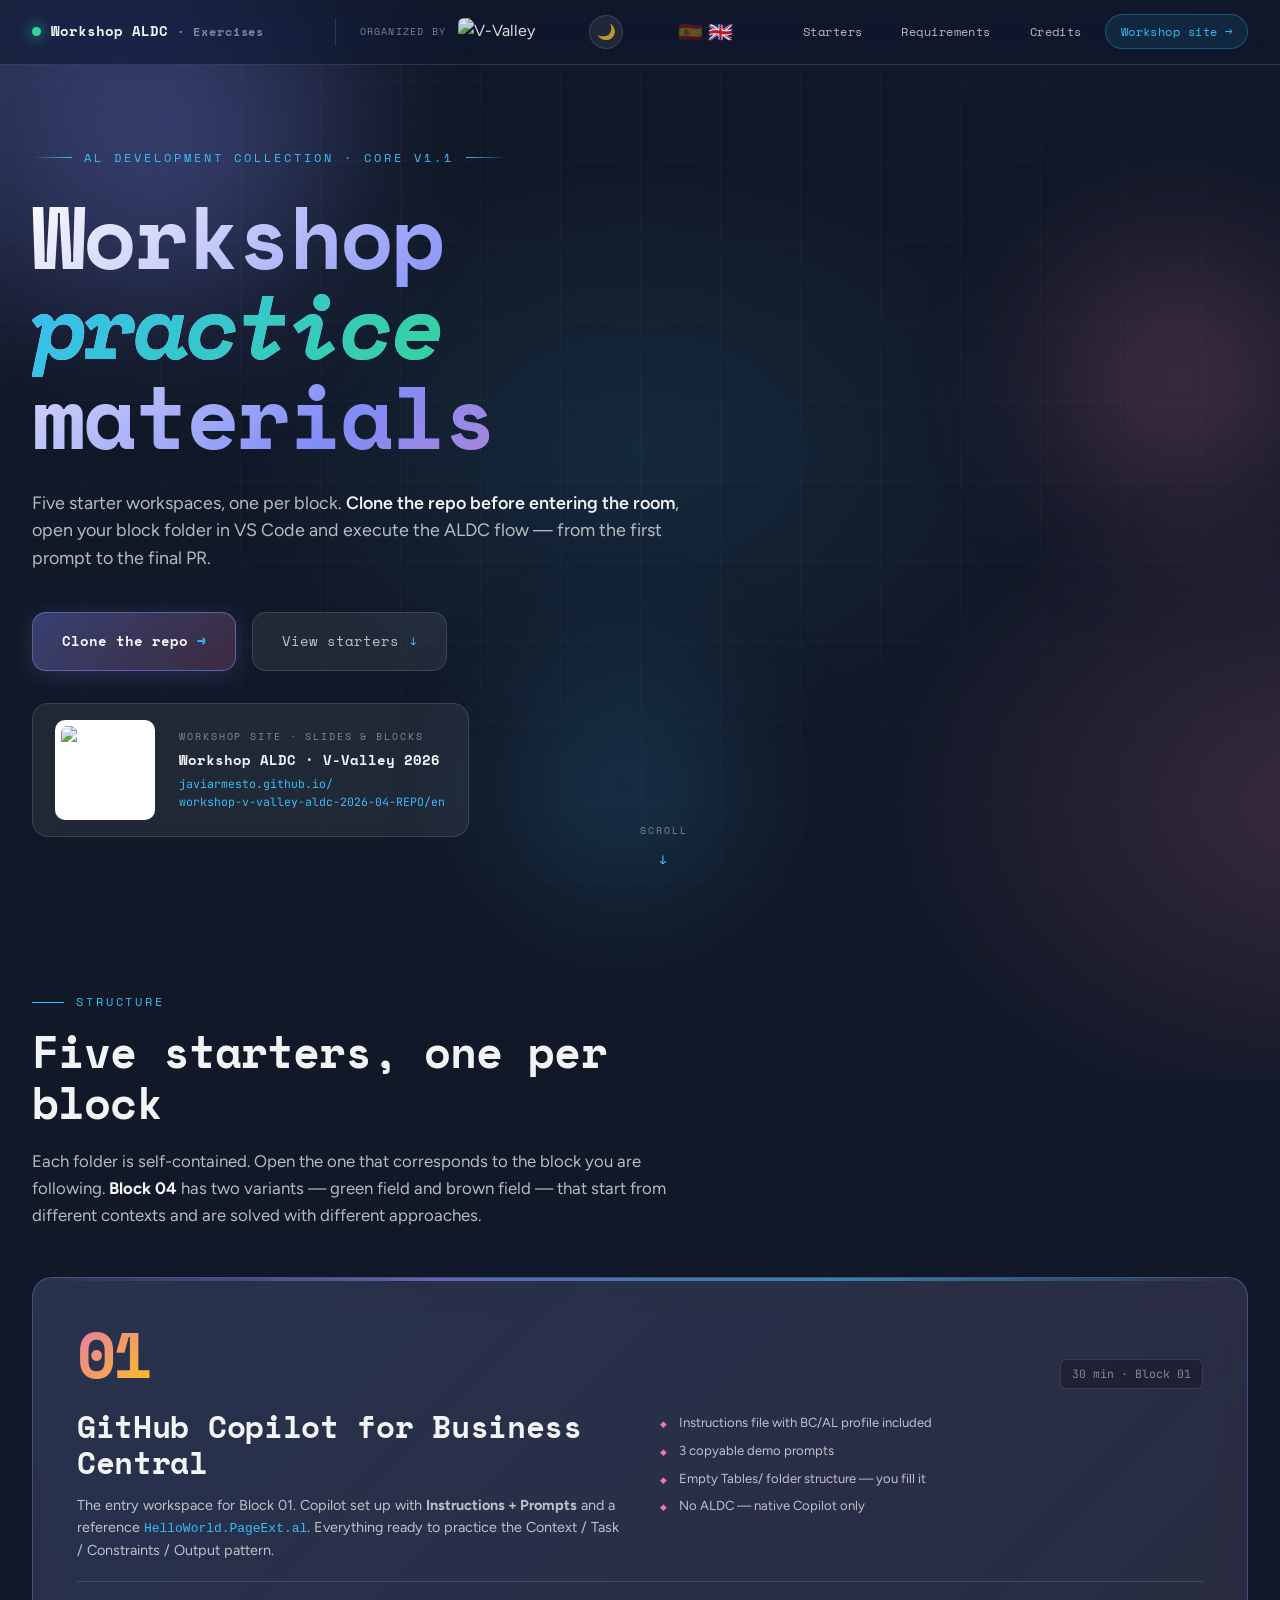
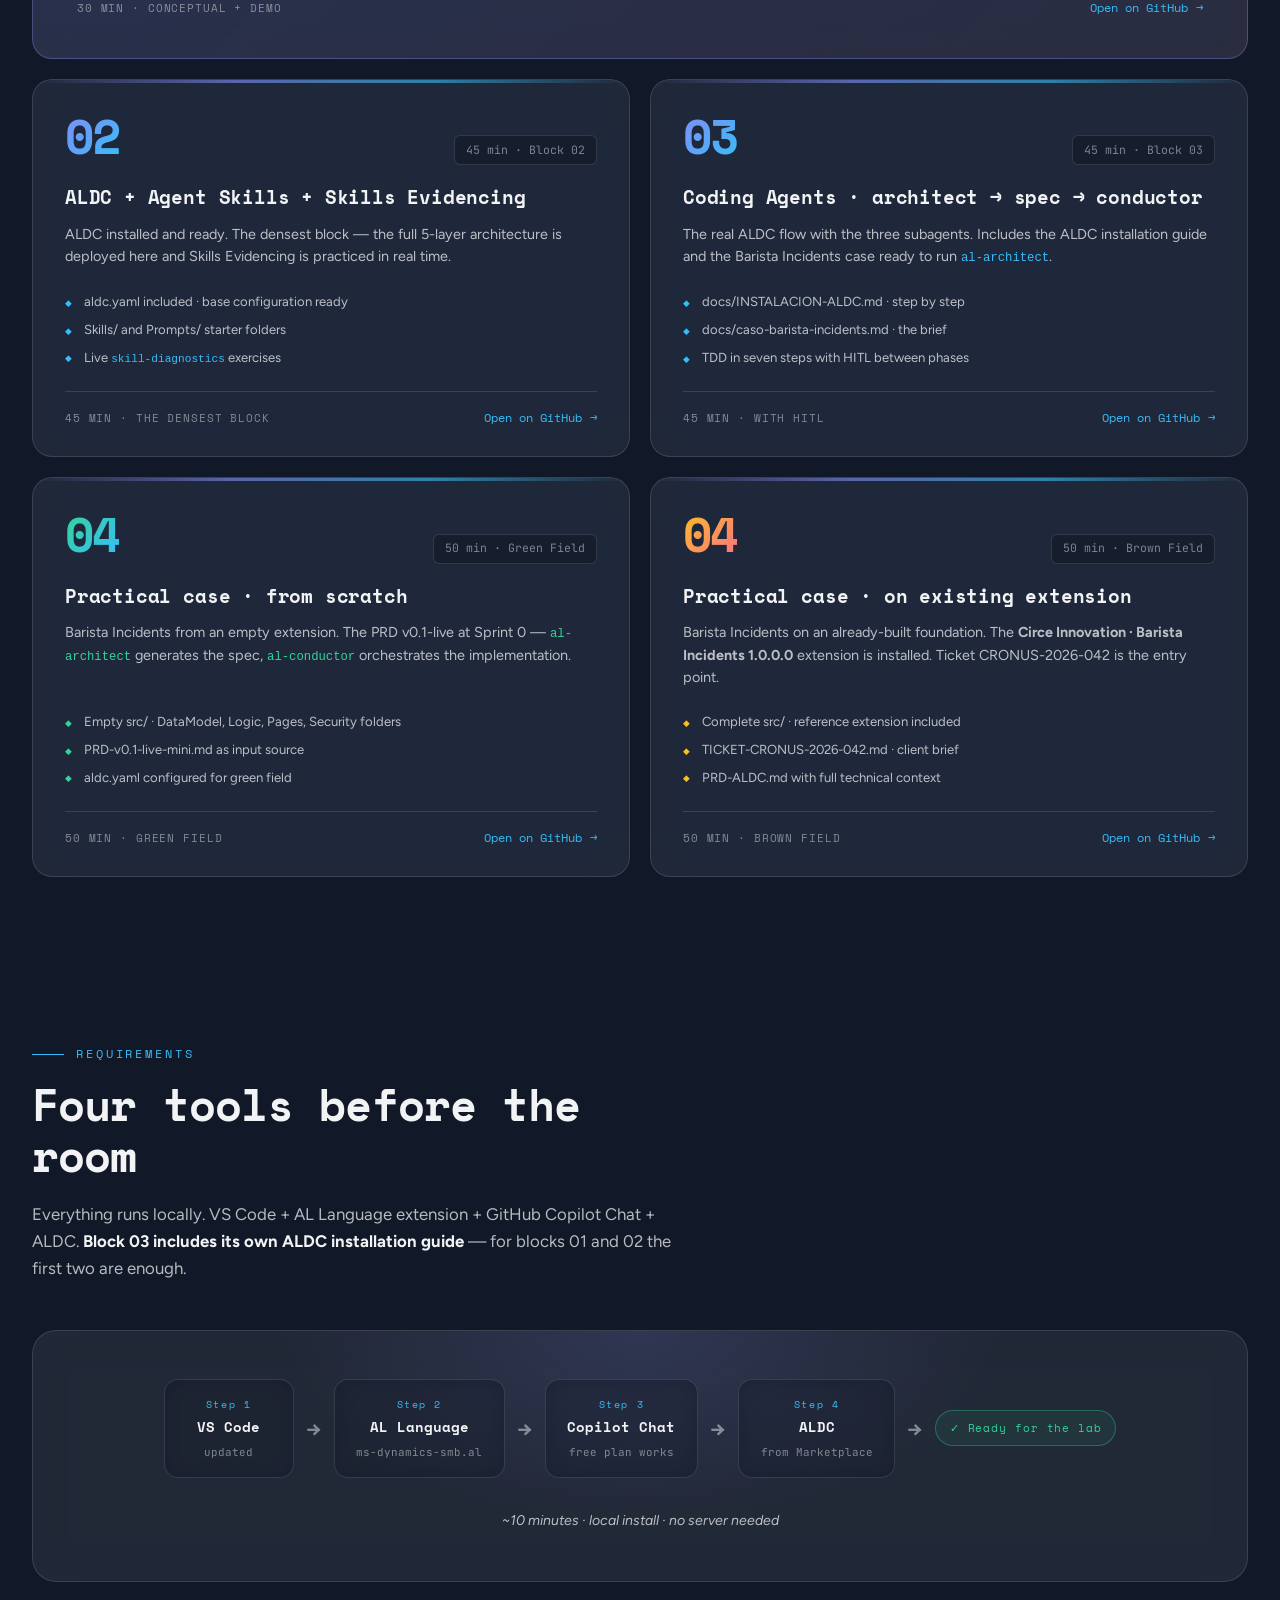
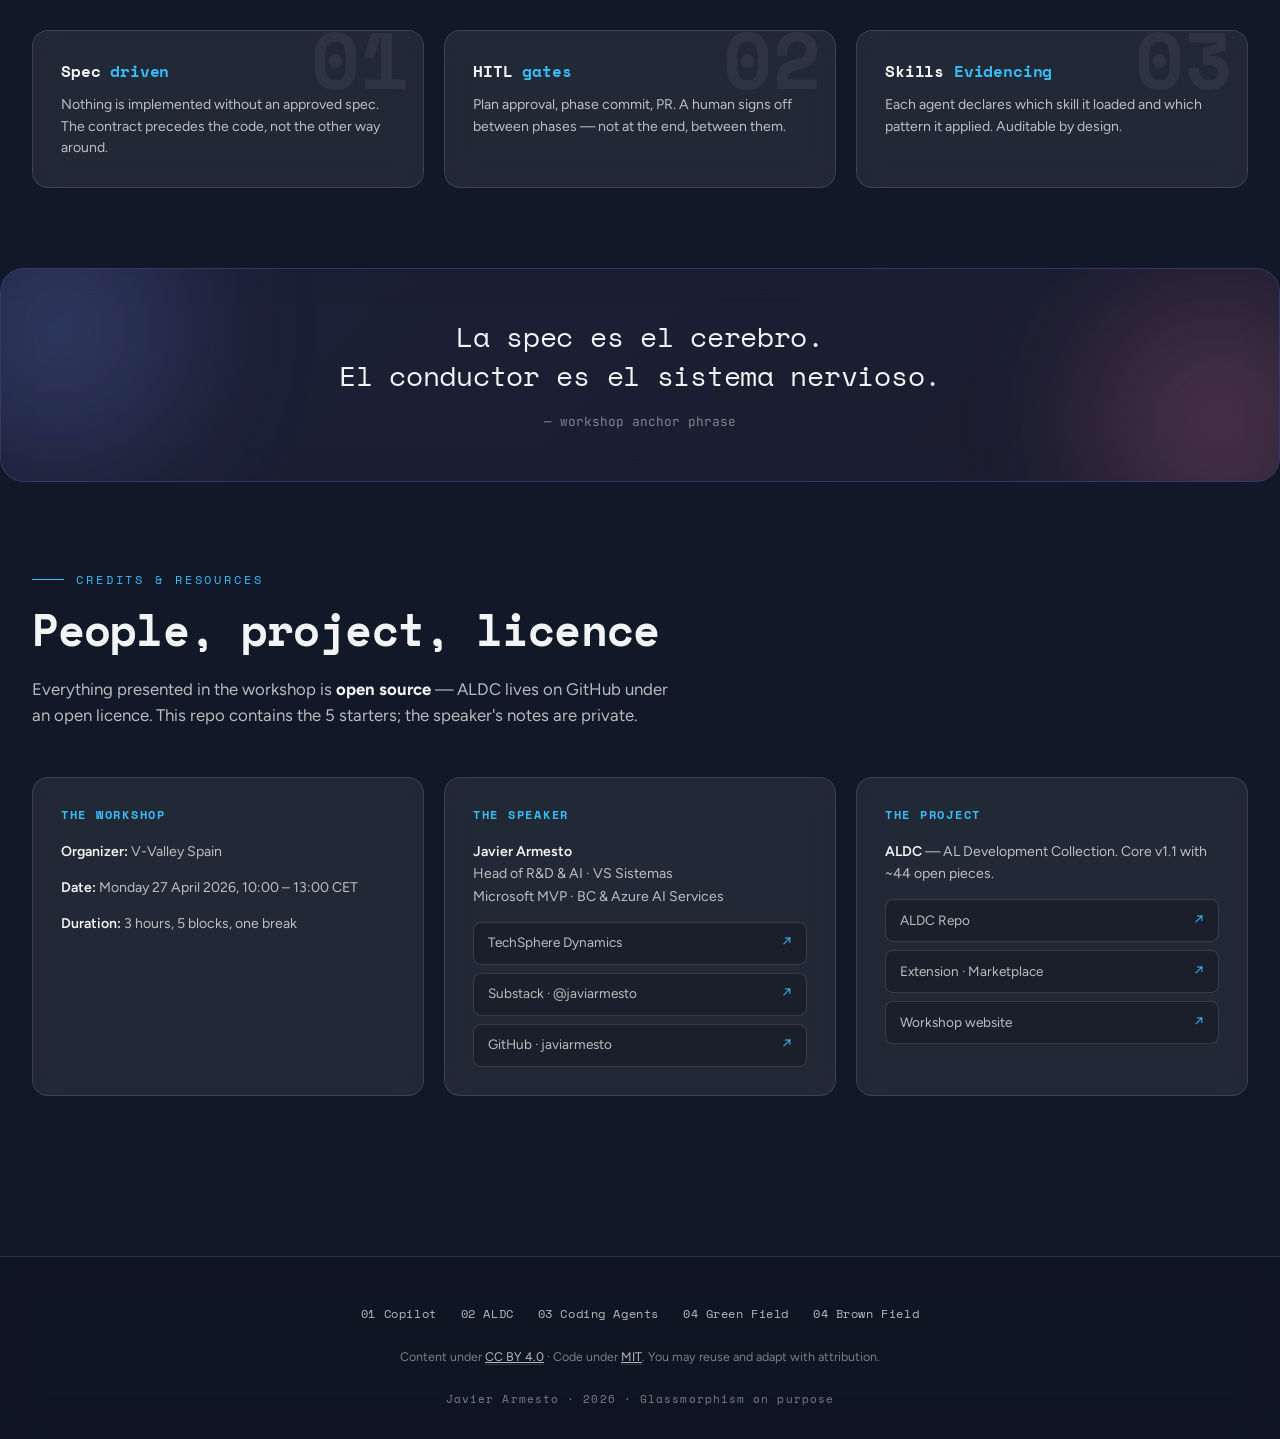
==== commit aee67c25: "fix(web): neutralize hero — remove date, time, V-Valley and level chips" ====
--- a/en/index.html
+++ b/en/index.html
@@ -1,16 +1,16 @@
-<!DOCTYPE html>
+﻿<!DOCTYPE html>
 <html lang="en">
 <head>
 <meta charset="UTF-8">
 <meta name="viewport" content="width=device-width, initial-scale=1.0">
-<title>Workshop ALDC · V-Valley 2026 · Practice Exercises</title>
-<meta name="description" content="Practice exercises for the Workshop ALDC V-Valley 2026. Five starter workspaces for Business Central with GitHub Copilot and ALDC.">
+<title>Workshop ALDC · Practice Exercises</title>
+<meta name="description" content="Practice exercises for the Workshop ALDC. Five starter workspaces for Business Central with GitHub Copilot and ALDC.">
 <meta name="author" content="Javier Armesto">
-<link rel="canonical" href="https://javiarmesto.github.io/workshop-v-valley-aldc-2026-04-EJERCICIOS/en/">
+<link rel="canonical" href="https://javiarmesto.github.io/aldc-workshop-starters/en/">
 <meta property="og:type" content="website">
-<meta property="og:title" content="Workshop ALDC · Practice Exercises · V-Valley 2026">
-<meta property="og:description" content="Five starter workspaces for the Workshop ALDC. Business Central + GitHub Copilot + ALDC. V-Valley, 27 April 2026.">
-<meta property="og:url" content="https://javiarmesto.github.io/workshop-v-valley-aldc-2026-04-EJERCICIOS/en/">
+<meta property="og:title" content="Workshop ALDC · Practice Exercises">
+<meta property="og:description" content="Five starter workspaces for the Workshop ALDC. Business Central + GitHub Copilot + ALDC.">
+<meta property="og:url" content="https://javiarmesto.github.io/aldc-workshop-starters/en/">
 <meta property="og:locale" content="en_GB">
 <meta name="twitter:card" content="summary_large_image">
 <meta name="twitter:creator" content="@javiarmesto">
@@ -312,15 +312,8 @@
     Five starter workspaces, one per block. <strong>Clone the repo before entering the room</strong>, open your block folder in VS Code and execute the ALDC flow — from the first prompt to the final PR.
   </p>
 
-  <div class="hero-event-meta">
-    <span class="event-chip date"><span class="icon">●</span>Monday, 27 April 2026</span>
-    <span class="event-chip"><span class="icon">◐</span>10:00 – 13:00 CET</span>
-    <span class="event-chip sponsor"><span class="icon">◈</span>Organized by V-Valley Spain</span>
-    <span class="event-chip level"><span class="icon">◇</span>Intermediate · 3h</span>
-  </div>
-
   <div class="hero-cta-row">
-    <a class="cta primary" href="https://github.com/javiarmesto/workshop-v-valley-aldc-2026-04-EJERCICIOS" target="_blank" rel="noopener">
+    <a class="cta primary" href="https://github.com/javiarmesto/aldc-workshop-starters" target="_blank" rel="noopener">
       Clone the repo <span class="arrow">→</span>
     </a>
     <a class="cta secondary" href="#starters">
@@ -352,7 +345,7 @@
   <div class="bloques-grid">
 
     <!-- Featured: Starter 01 -->
-    <a class="bloque-card featured" href="https://github.com/javiarmesto/workshop-v-valley-aldc-2026-04-EJERCICIOS/tree/main/01-copilot-starter" target="_blank" rel="noopener">
+    <a class="bloque-card featured" href="https://github.com/javiarmesto/aldc-workshop-starters/tree/main/01-copilot-starter" target="_blank" rel="noopener">
       <div class="bloque-head">
         <span class="bloque-num">01</span>
         <span class="bloque-meta">30 min · Block 01</span>
@@ -380,7 +373,7 @@
     </a>
 
     <!-- Starter 02 -->
-    <a class="bloque-card col-6" href="https://github.com/javiarmesto/workshop-v-valley-aldc-2026-04-EJERCICIOS/tree/main/02-aldc-starter" target="_blank" rel="noopener">
+    <a class="bloque-card col-6" href="https://github.com/javiarmesto/aldc-workshop-starters/tree/main/02-aldc-starter" target="_blank" rel="noopener">
       <div class="bloque-head">
         <span class="bloque-num">02</span>
         <span class="bloque-meta">45 min · Block 02</span>
@@ -399,7 +392,7 @@
     </a>
 
     <!-- Starter 03 -->
-    <a class="bloque-card col-6" href="https://github.com/javiarmesto/workshop-v-valley-aldc-2026-04-EJERCICIOS/tree/main/03-coding-agents-starter" target="_blank" rel="noopener">
+    <a class="bloque-card col-6" href="https://github.com/javiarmesto/aldc-workshop-starters/tree/main/03-coding-agents-starter" target="_blank" rel="noopener">
       <div class="bloque-head">
         <span class="bloque-num">03</span>
         <span class="bloque-meta">45 min · Block 03</span>
@@ -418,7 +411,7 @@
     </a>
 
     <!-- Starter 04 Green Field -->
-    <a class="bloque-card col-6 greenfield" href="https://github.com/javiarmesto/workshop-v-valley-aldc-2026-04-EJERCICIOS/tree/main/04-greenfield-starter" target="_blank" rel="noopener">
+    <a class="bloque-card col-6 greenfield" href="https://github.com/javiarmesto/aldc-workshop-starters/tree/main/04-greenfield-starter" target="_blank" rel="noopener">
       <div class="bloque-head">
         <span class="bloque-num">04</span>
         <span class="bloque-meta">50 min · Green Field</span>
@@ -437,7 +430,7 @@
     </a>
 
     <!-- Starter 04 Brown Field -->
-    <a class="bloque-card col-6 brownfield" href="https://github.com/javiarmesto/workshop-v-valley-aldc-2026-04-EJERCICIOS/tree/main/04-brownfield-starter" target="_blank" rel="noopener">
+    <a class="bloque-card col-6 brownfield" href="https://github.com/javiarmesto/aldc-workshop-starters/tree/main/04-brownfield-starter" target="_blank" rel="noopener">
       <div class="bloque-head">
         <span class="bloque-num">04</span>
         <span class="bloque-meta">50 min · Brown Field</span>
@@ -559,11 +552,11 @@
 <footer class="site-footer">
   <div class="site-footer-inner">
     <nav class="footer-links" aria-label="Bottom navigation">
-      <a href="https://github.com/javiarmesto/workshop-v-valley-aldc-2026-04-EJERCICIOS/tree/main/01-copilot-starter" target="_blank" rel="noopener">01 Copilot</a>
-      <a href="https://github.com/javiarmesto/workshop-v-valley-aldc-2026-04-EJERCICIOS/tree/main/02-aldc-starter" target="_blank" rel="noopener">02 ALDC</a>
-      <a href="https://github.com/javiarmesto/workshop-v-valley-aldc-2026-04-EJERCICIOS/tree/main/03-coding-agents-starter" target="_blank" rel="noopener">03 Coding Agents</a>
-      <a href="https://github.com/javiarmesto/workshop-v-valley-aldc-2026-04-EJERCICIOS/tree/main/04-greenfield-starter" target="_blank" rel="noopener">04 Green Field</a>
-      <a href="https://github.com/javiarmesto/workshop-v-valley-aldc-2026-04-EJERCICIOS/tree/main/04-brownfield-starter" target="_blank" rel="noopener">04 Brown Field</a>
+      <a href="https://github.com/javiarmesto/aldc-workshop-starters/tree/main/01-copilot-starter" target="_blank" rel="noopener">01 Copilot</a>
+      <a href="https://github.com/javiarmesto/aldc-workshop-starters/tree/main/02-aldc-starter" target="_blank" rel="noopener">02 ALDC</a>
+      <a href="https://github.com/javiarmesto/aldc-workshop-starters/tree/main/03-coding-agents-starter" target="_blank" rel="noopener">03 Coding Agents</a>
+      <a href="https://github.com/javiarmesto/aldc-workshop-starters/tree/main/04-greenfield-starter" target="_blank" rel="noopener">04 Green Field</a>
+      <a href="https://github.com/javiarmesto/aldc-workshop-starters/tree/main/04-brownfield-starter" target="_blank" rel="noopener">04 Brown Field</a>
     </nav>
     <p class="footer-license">
       Content under <a href="https://creativecommons.org/licenses/by/4.0/" target="_blank" rel="noopener">CC BY 4.0</a> · Code under <a href="https://opensource.org/licenses/MIT" target="_blank" rel="noopener">MIT</a>. You may reuse and adapt with attribution.
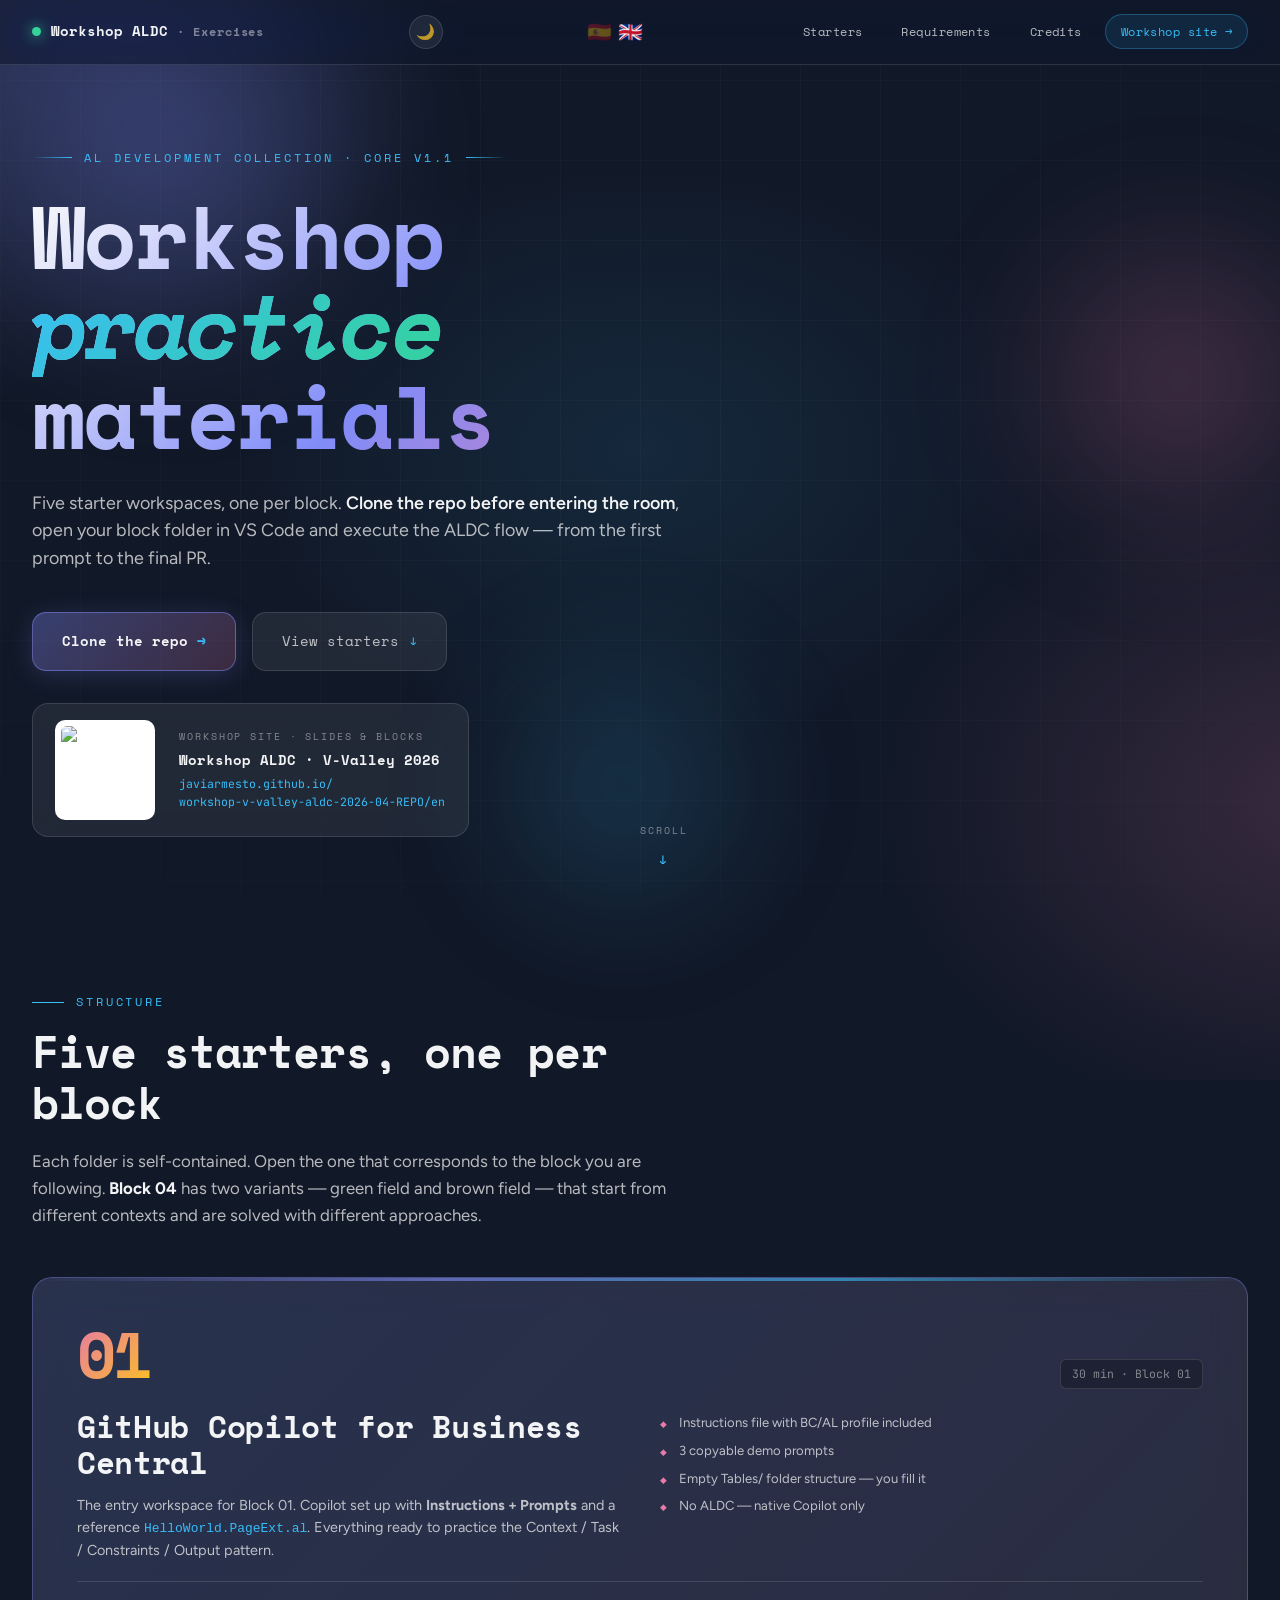
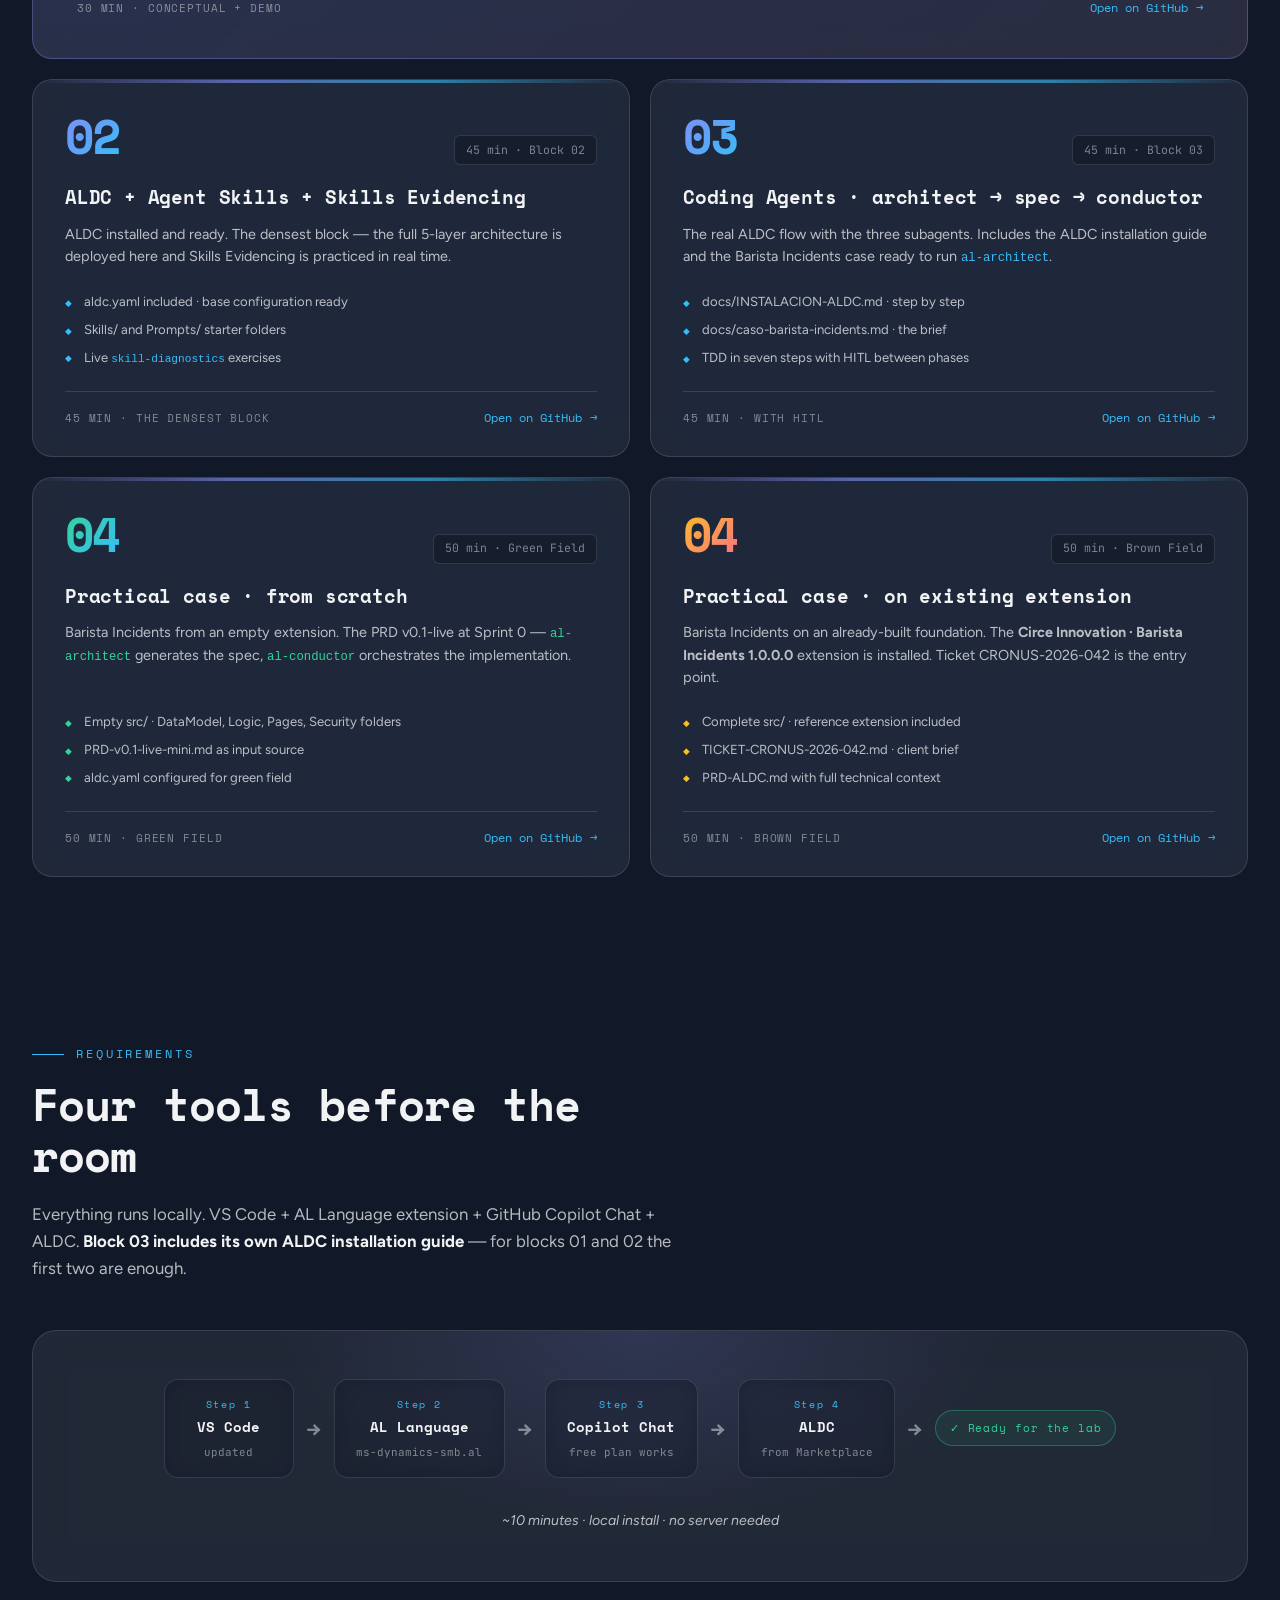
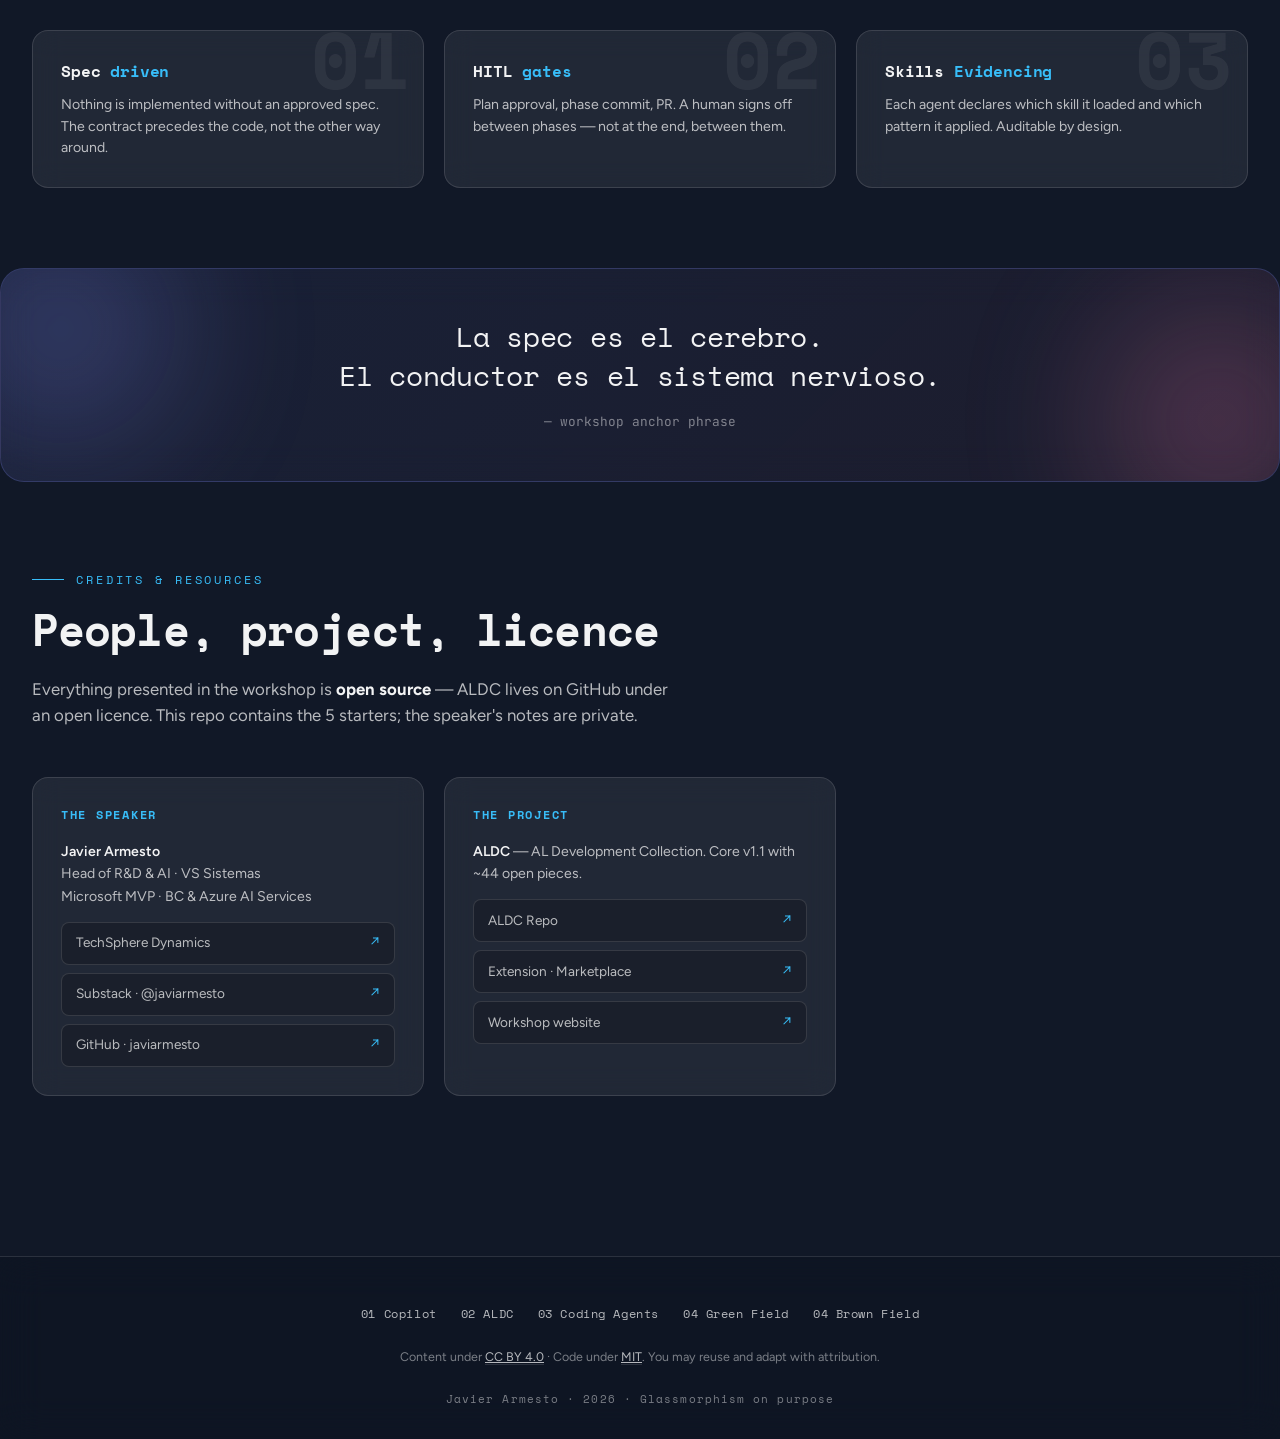
==== commit b90cfe87: "fix(web): remove V-Valley logo from nav and workshop card from credits" ====
--- a/en/index.html
+++ b/en/index.html
@@ -287,10 +287,6 @@
       Workshop ALDC
       <span class="brand-meta">· Exercises</span>
     </div>
-    <div class="organizer-logo">
-      <span class="organizer-label">organized by</span>
-      <img src="https://javiarmesto.github.io/workshop-v-valley-aldc-2026-04-REPO/WEB_LogoV-Valley_NEG.jpg" alt="V-Valley" loading="eager">
-    </div>
     <button class="theme-toggle" id="themeToggle" aria-label="Toggle theme" title="Toggle theme">🌙</button>
     <div class="lang-switch">
       <a class="lang-btn" href="../" title="Versión en español" aria-label="Español">🇪🇸</a>
@@ -520,13 +516,6 @@
   </p>
 
   <div class="credits">
-    <div class="credit-card">
-      <h4>The workshop</h4>
-      <p><strong>Organizer:</strong> V-Valley Spain</p>
-      <p><strong>Date:</strong> Monday 27 April 2026, 10:00 – 13:00 CET</p>
-      <p><strong>Duration:</strong> 3 hours, 5 blocks, one break</p>
-    </div>
-
     <div class="credit-card">
       <h4>The speaker</h4>
       <p><strong>Javier Armesto</strong><br>Head of R&amp;D &amp; AI · VS Sistemas<br>Microsoft MVP · BC &amp; Azure AI Services</p>
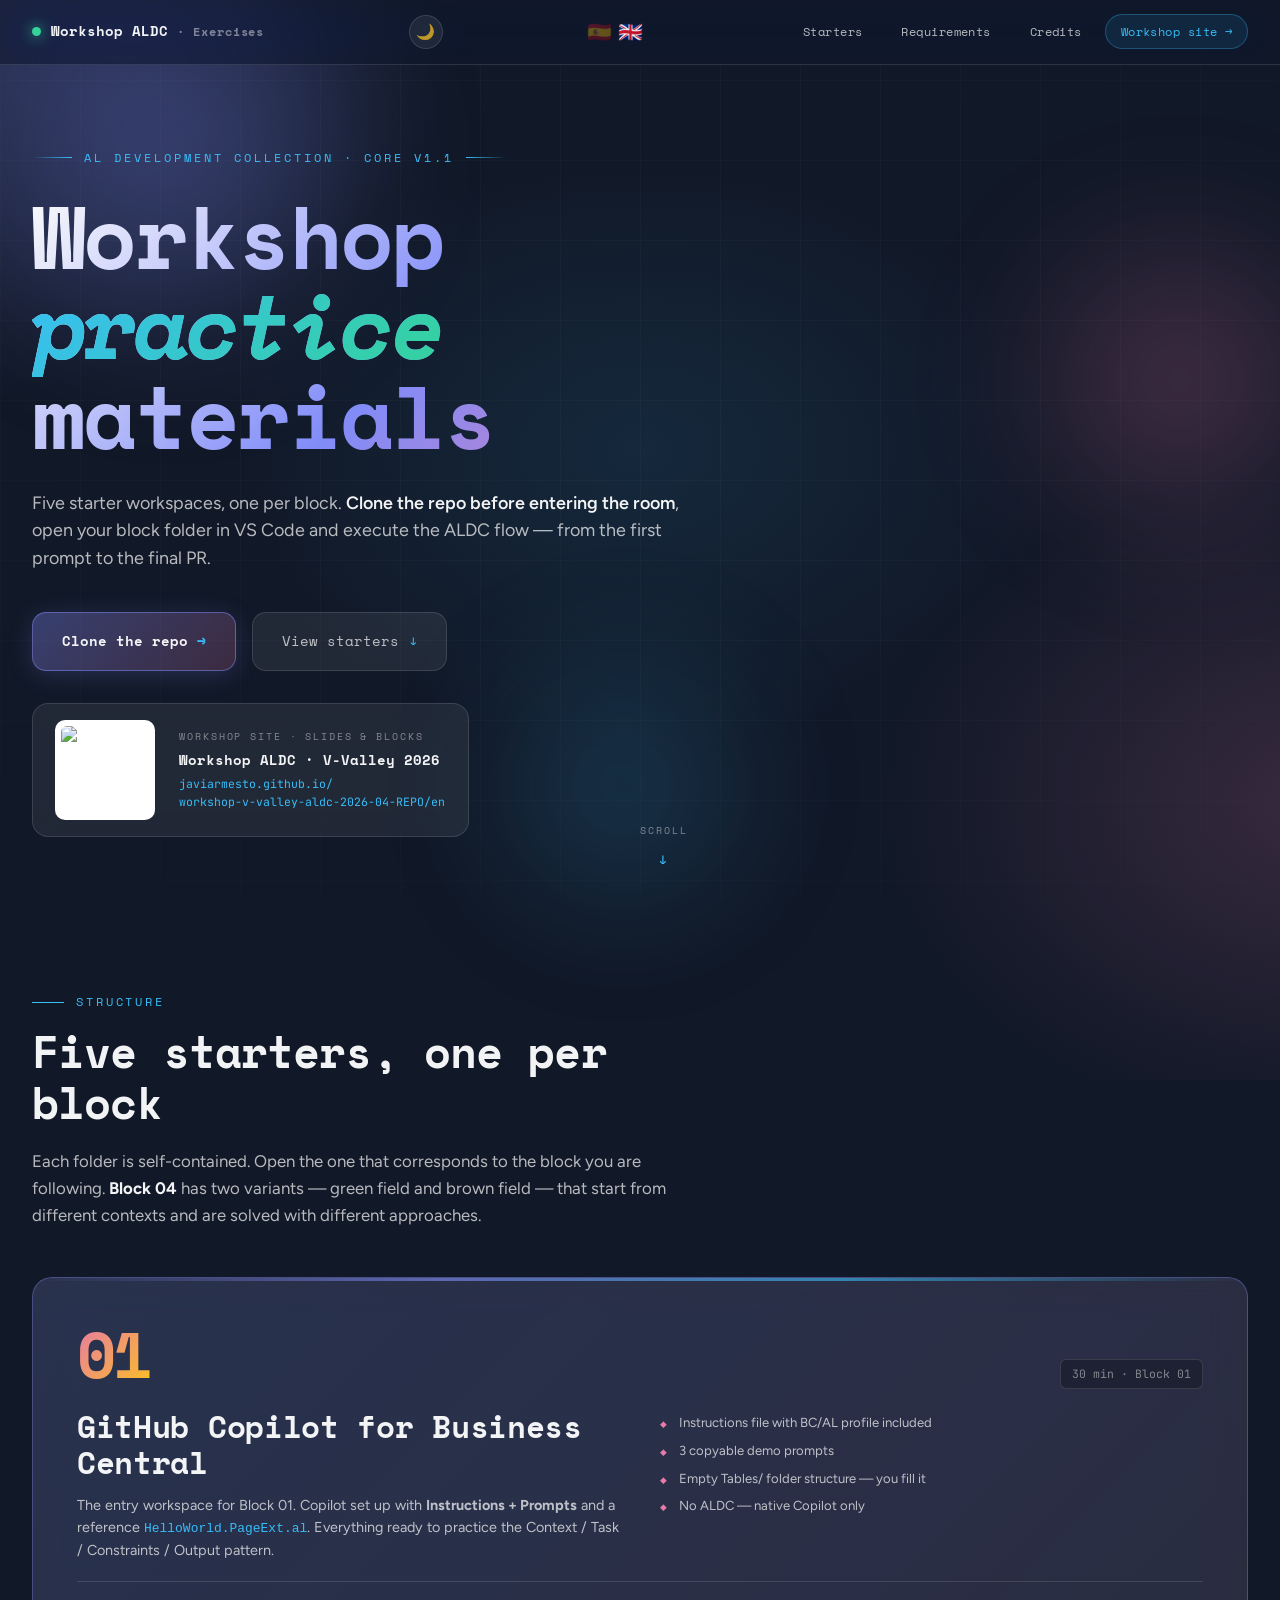
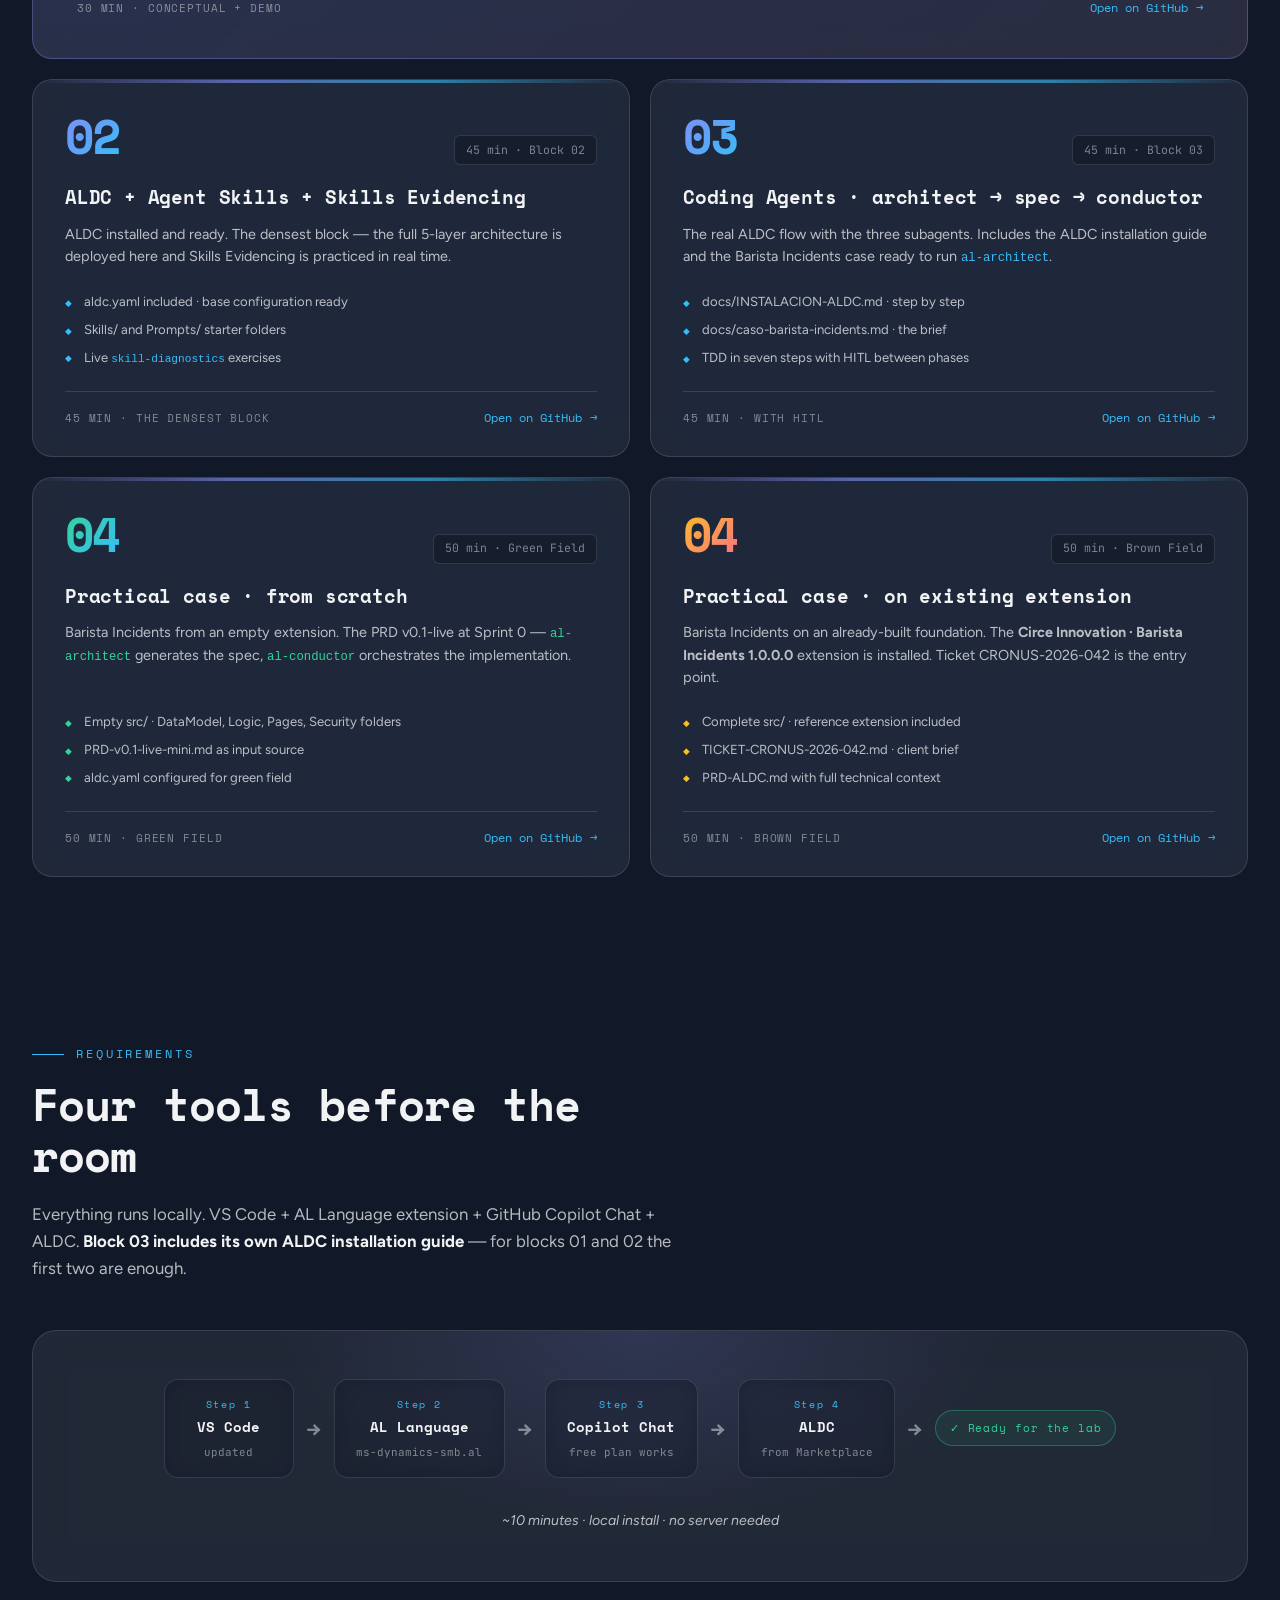
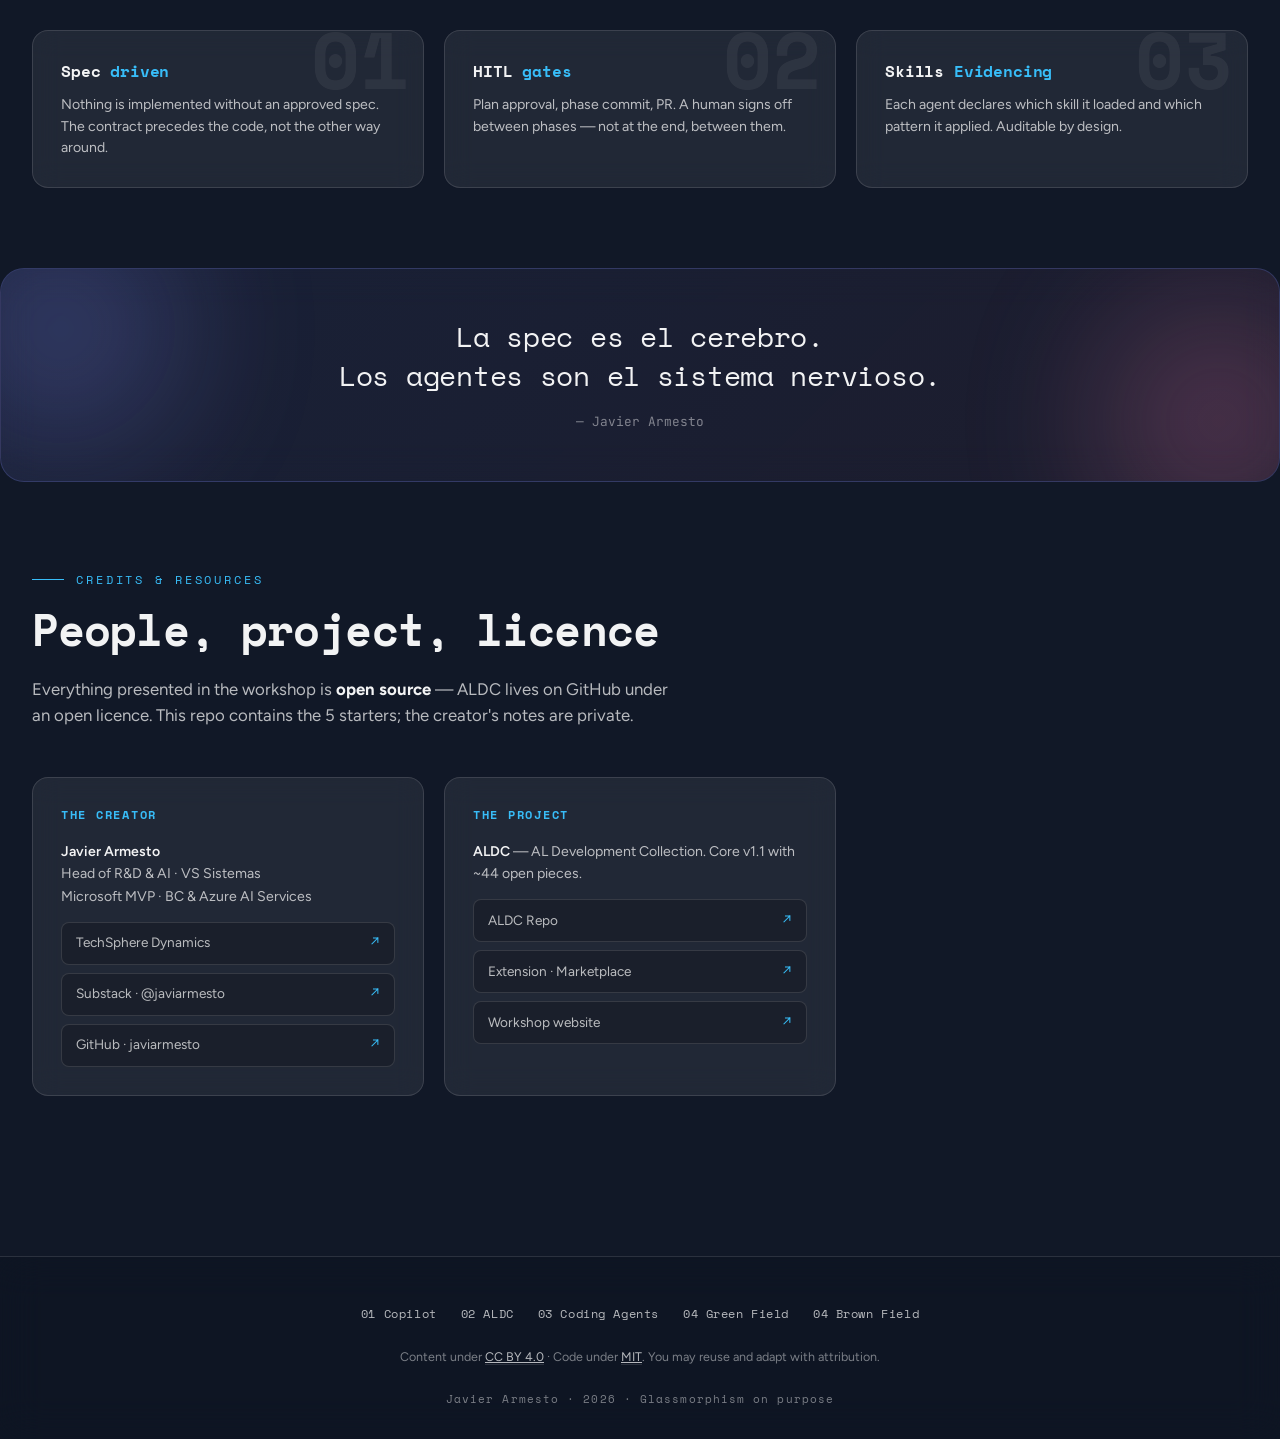
==== commit 7a5f6d00: "fix(web): ponente->creador, update anchor quote attribution" ====
--- a/en/index.html
+++ b/en/index.html
@@ -504,20 +504,20 @@
 </section>
 
 <div class="quote-block">
-  <p>La spec es el cerebro.<br>El conductor es el sistema nervioso.</p>
-  <span class="attribution">— workshop anchor phrase</span>
+  <p>La spec es el cerebro.<br>Los agentes son el sistema nervioso.</p>
+  <span class="attribution">— Javier Armesto</span>
 </div>
 
 <section id="credits" aria-labelledby="credits-title">
   <span class="section-label">Credits &amp; resources</span>
   <h2 class="section-title" id="credits-title">People, project, licence</h2>
   <p class="section-intro">
-    Everything presented in the workshop is <strong>open source</strong> — ALDC lives on GitHub under an open licence. This repo contains the 5 starters; the speaker's notes are private.
+    Everything presented in the workshop is <strong>open source</strong> — ALDC lives on GitHub under an open licence. This repo contains the 5 starters; the creator's notes are private.
   </p>
 
   <div class="credits">
     <div class="credit-card">
-      <h4>The speaker</h4>
+      <h4>The creator</h4>
       <p><strong>Javier Armesto</strong><br>Head of R&amp;D &amp; AI · VS Sistemas<br>Microsoft MVP · BC &amp; Azure AI Services</p>
       <ul class="credit-link-list">
         <li><a class="ext" href="https://techspheredynamics.com" target="_blank" rel="noopener">TechSphere Dynamics</a></li>
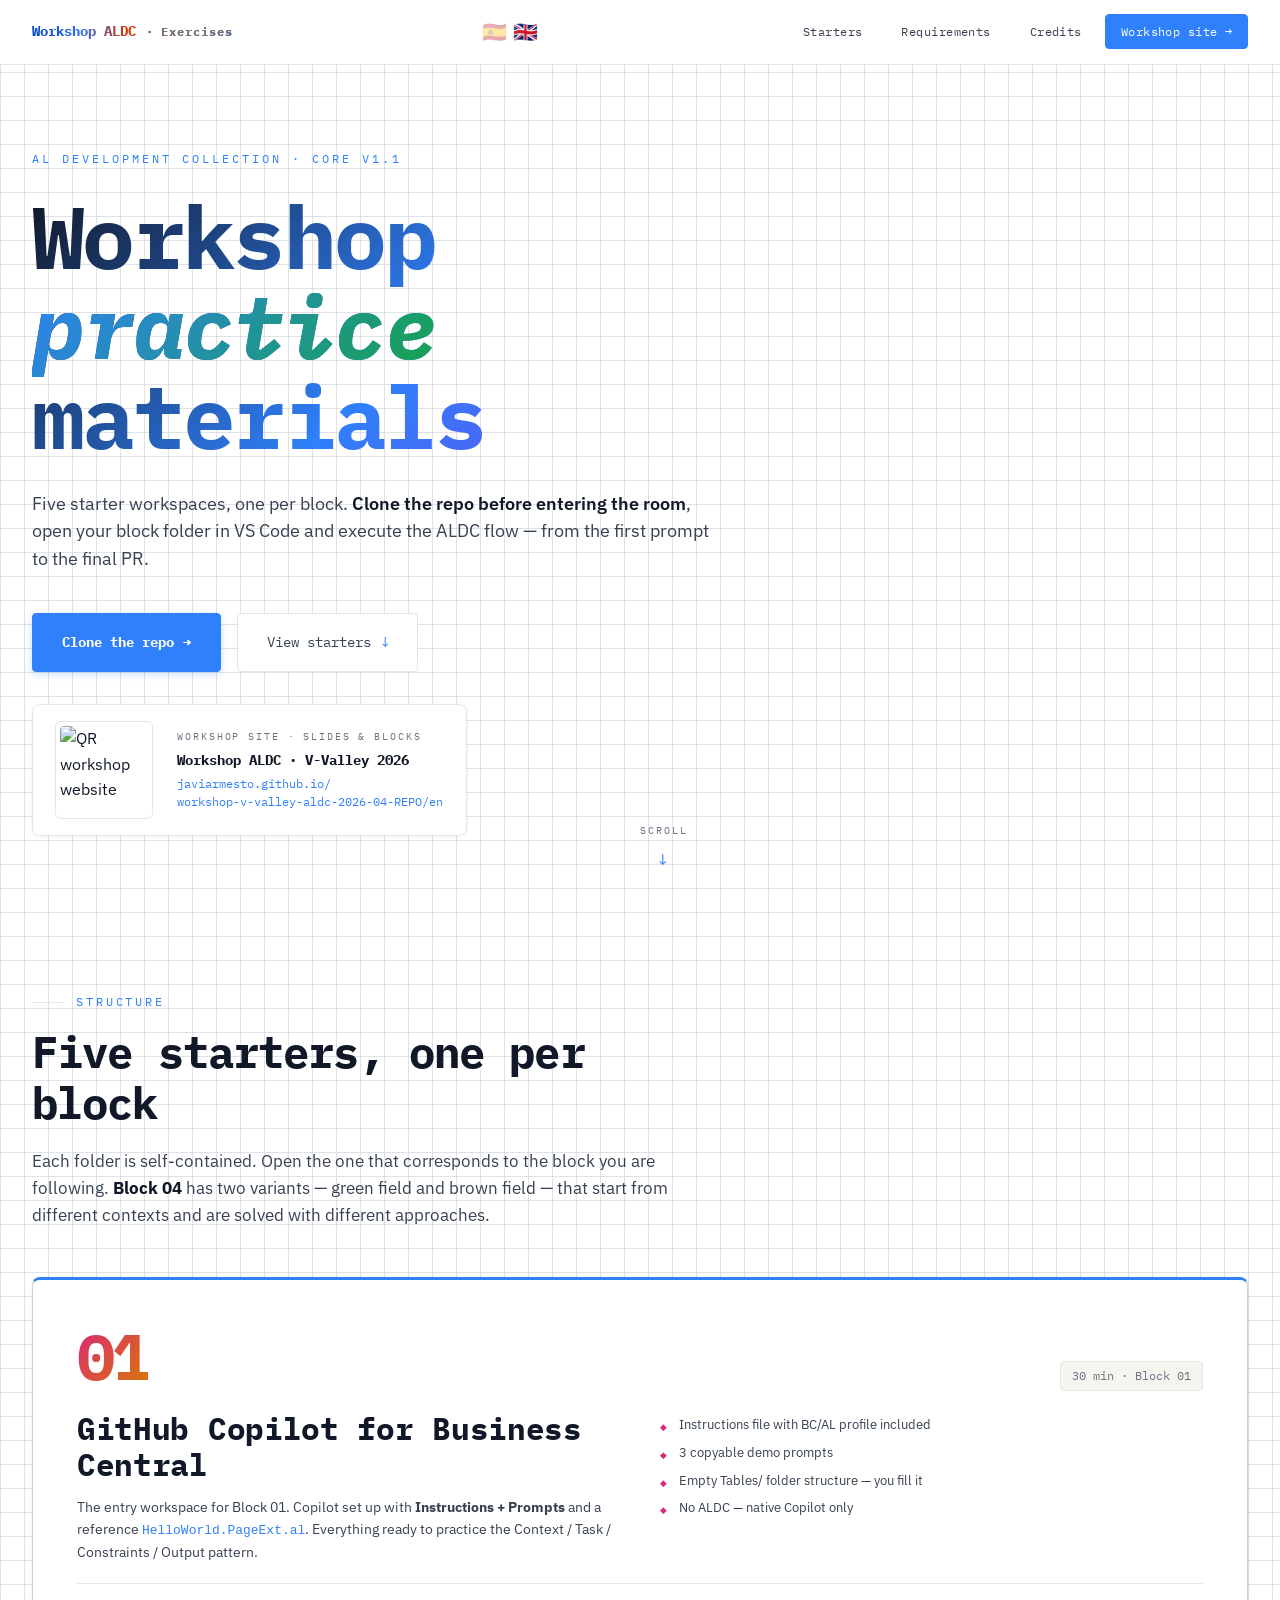
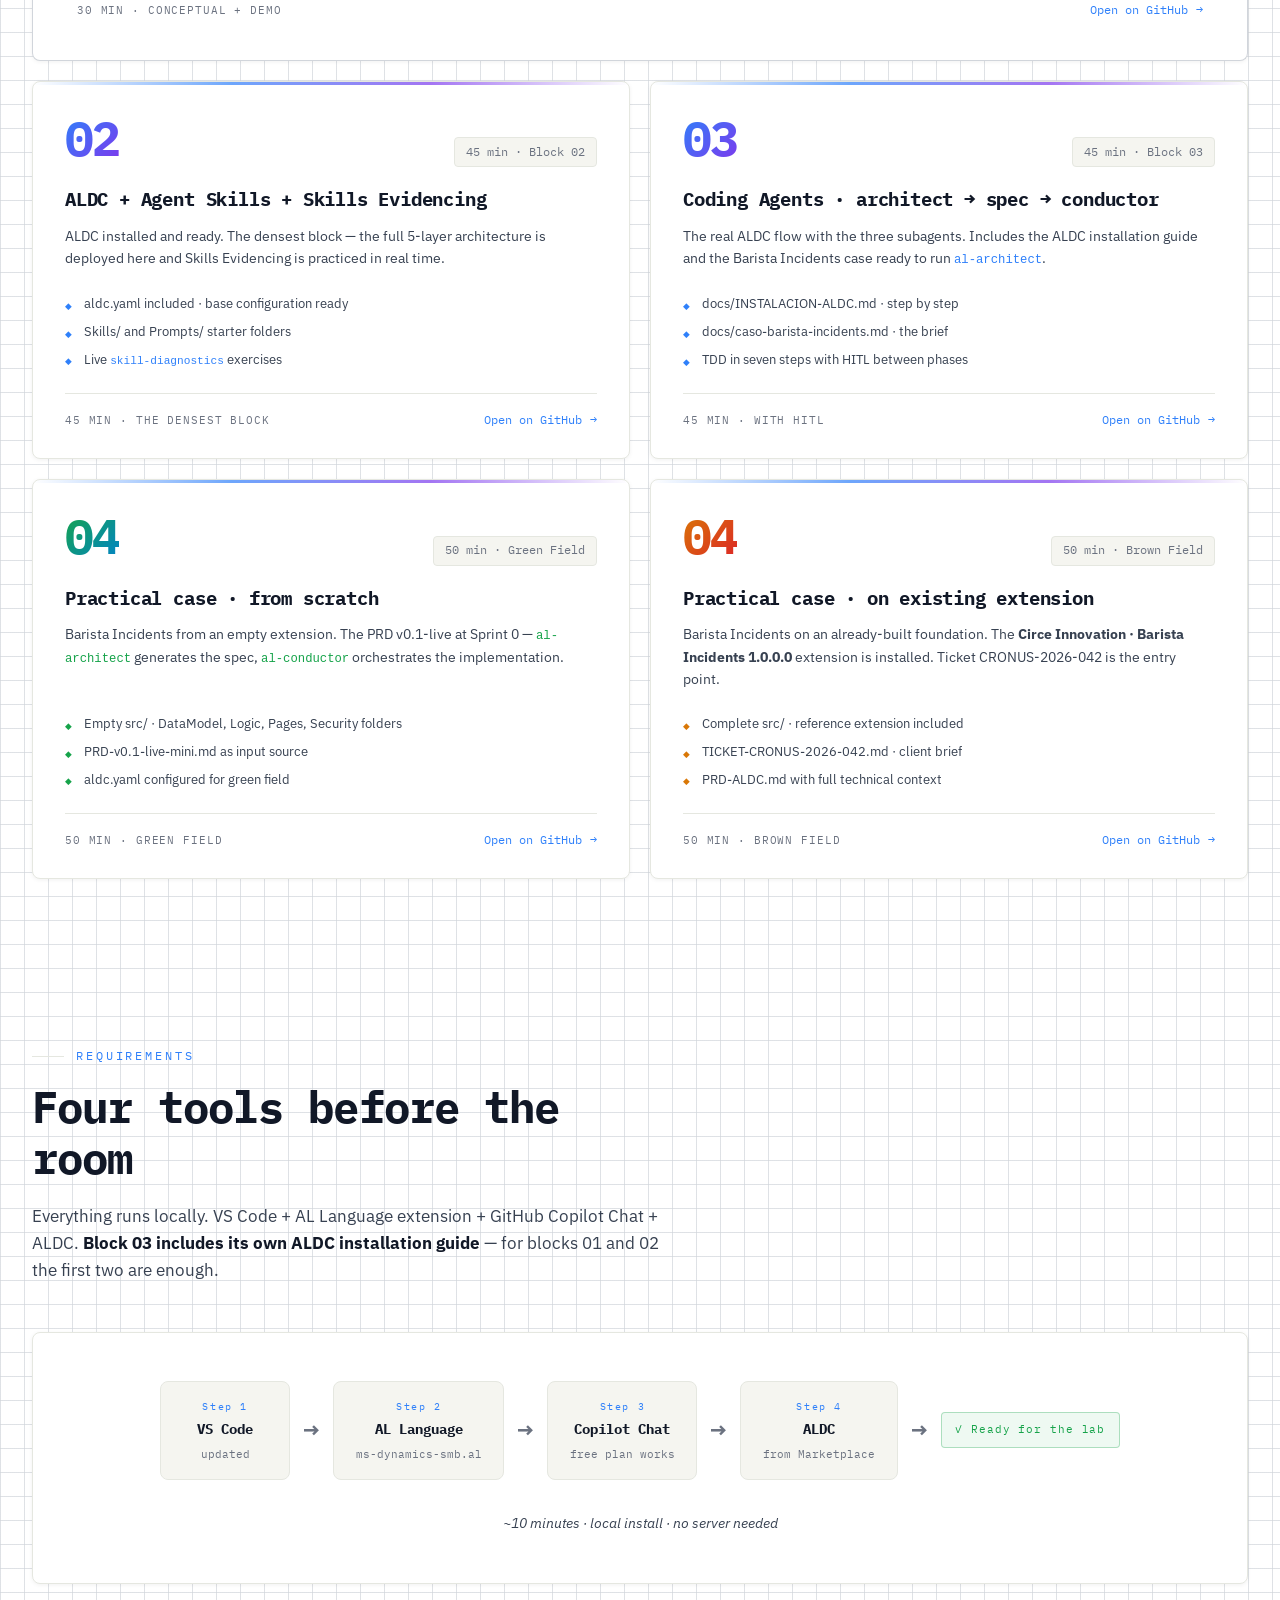
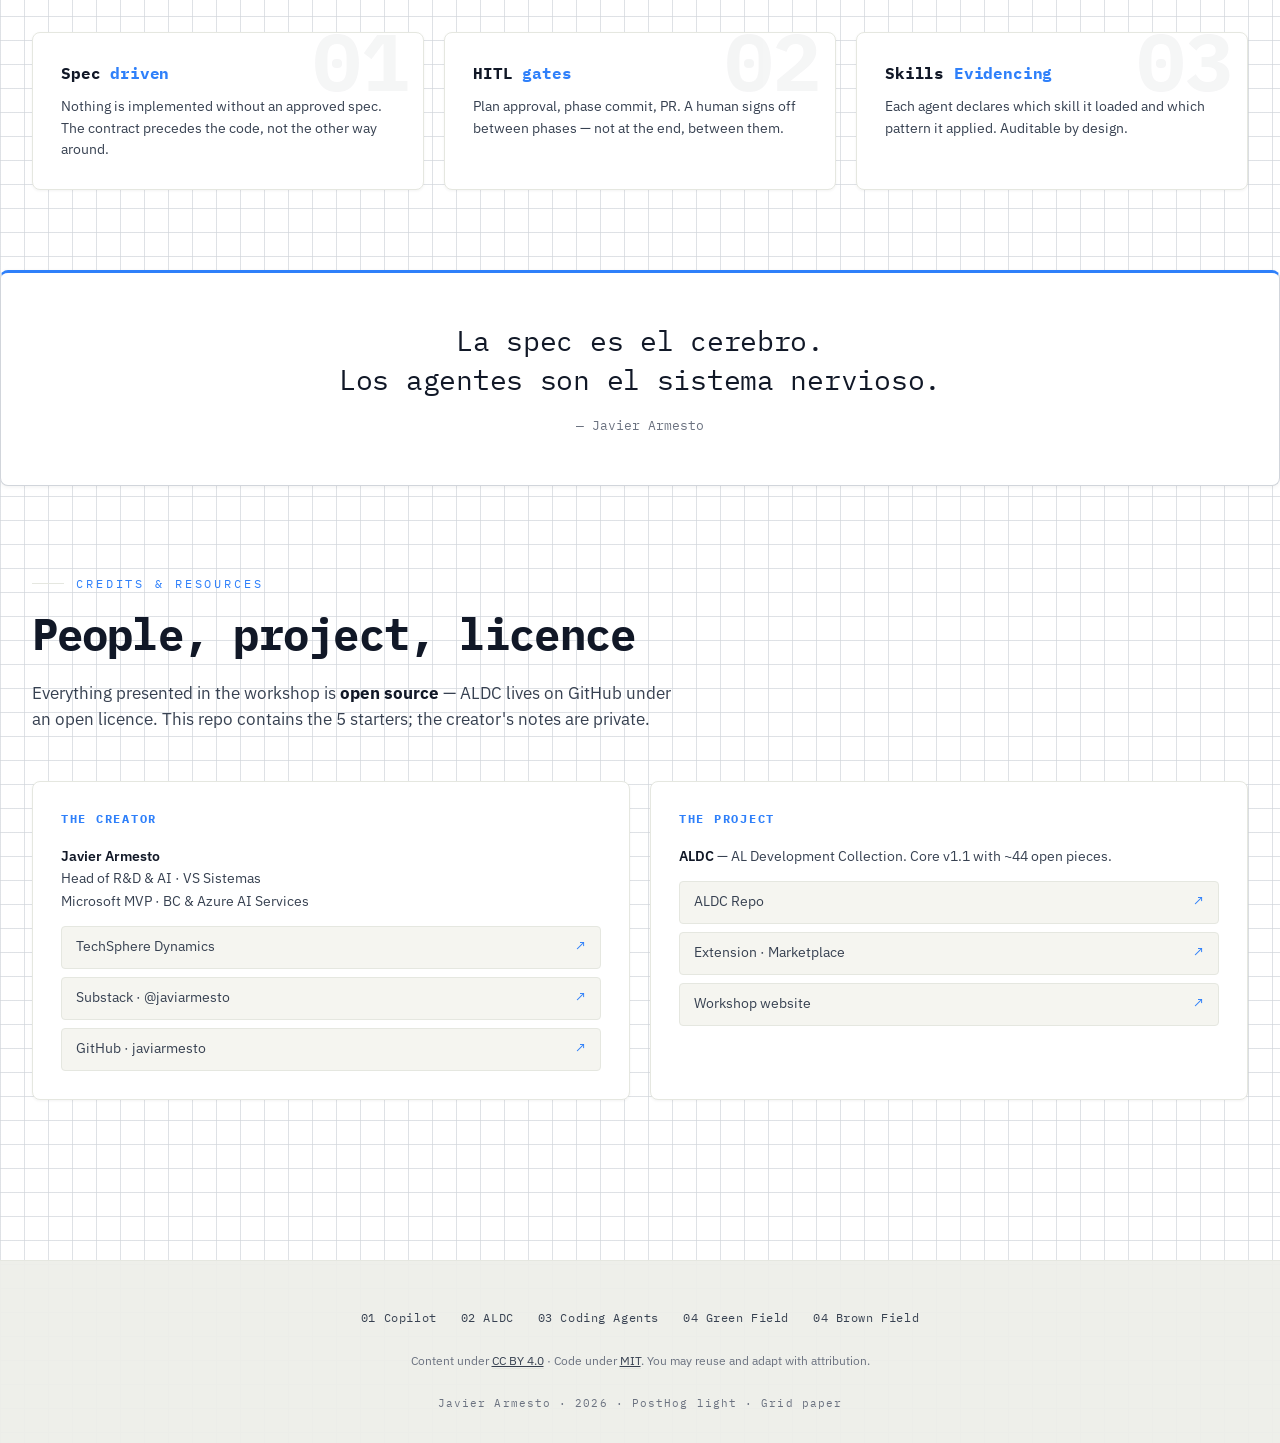
==== commit 80156d90: "feat(web): PostHog light + grid paper design system - Replace dark glassmorphism with PostHog light " ====
--- a/en/index.html
+++ b/en/index.html
@@ -14,40 +14,45 @@
 <meta property="og:locale" content="en_GB">
 <meta name="twitter:card" content="summary_large_image">
 <meta name="twitter:creator" content="@javiarmesto">
-<meta name="theme-color" content="#111827">
+<meta name="theme-color" content="#ffffff">
 <link rel="preconnect" href="https://fonts.googleapis.com">
 <link rel="preconnect" href="https://fonts.gstatic.com" crossorigin>
-<link href="https://fonts.googleapis.com/css2?family=Space+Mono:wght@400;700&family=Figtree:wght@300;400;500;600;700;800&family=JetBrains+Mono:wght@400;600&display=swap" rel="stylesheet">
+<link href="https://fonts.googleapis.com/css2?family=IBM+Plex+Sans:ital,wght@0,400;0,500;0,600;0,700;1,400&family=IBM+Plex+Mono:wght@400;500&display=swap" rel="stylesheet">
 <style>
 :root{
-  --bg-base:#111827;
-  --bg-deeper:#0b121f;
-  --indigo:#818CF8;
-  --magenta:#E879A8;
-  --cyan:#38BDF8;
-  --emerald:#34D399;
-  --amber:#FBBF24;
-  --rose:#FB7185;
-  --text-primary:rgba(255,255,255,0.95);
-  --text-secondary:rgba(255,255,255,0.70);
-  --text-muted:rgba(255,255,255,0.45);
-  --glass-surface:rgba(255,255,255,0.07);
-  --glass-surface-hover:rgba(255,255,255,0.11);
-  --glass-border:rgba(255,255,255,0.12);
-  --glass-border-strong:rgba(255,255,255,0.20);
-  --font-display:'Space Mono',ui-monospace,monospace;
-  --font-body:'Figtree',system-ui,sans-serif;
-  --font-code:'JetBrains Mono',ui-monospace,monospace;
-  --bg-elevated:rgba(17,24,39,0.6);
-  --bg-footer:rgba(11,18,31,0.4);
-  --grid-line:rgba(255,255,255,0.025);
-  --hero-h1-start:rgba(255,255,255,0.98);
-  --link-item-bg:rgba(0,0,0,0.2);
+  --bg-base:#ffffff;
+  --bg-section:#f5f5f0;
+  --indigo:#2f80fa;
+  --magenta:#7c3aed;
+  --cyan:#2f80fa;
+  --emerald:#16a34a;
+  --amber:#d97706;
+  --rose:#dc2626;
+  --text-primary:#111827;
+  --text-secondary:#374151;
+  --text-muted:#6b7280;
+  --glass-surface:#ffffff;
+  --glass-surface-hover:#f9fafb;
+  --glass-border:#e5e7e0;
+  --glass-border-strong:#d1d5db;
+  --font-display:'IBM Plex Mono',ui-monospace,monospace;
+  --font-body:'IBM Plex Sans',system-ui,sans-serif;
+  --font-code:'IBM Plex Mono',ui-monospace,monospace;
+  --bg-elevated:#ffffff;
+  --bg-footer:rgba(238,239,233,0.95);
+  --grid-line:rgba(209,213,219,0.7);
+  --hero-h1-start:#111827;
+  --link-item-bg:#f5f5f0;
+  --gradient-brand:linear-gradient(90deg,rgb(1,67,203),rgb(43,111,244) 24%,rgb(210,52,1) 47%,rgb(255,101,31) 66%,rgb(251,160,0) 83%,rgb(1,67,203));
 }
 *{box-sizing:border-box;margin:0;padding:0}
 html{scroll-behavior:smooth}
 body{
-  background:var(--bg-base);
+  background-color:var(--bg-base);
+  background-image:
+    linear-gradient(var(--grid-line) 1px,transparent 1px),
+    linear-gradient(90deg,var(--grid-line) 1px,transparent 1px);
+  background-size:24px 24px;
   color:var(--text-primary);
   font-family:var(--font-body);
   line-height:1.6;
@@ -55,192 +60,335 @@
   overflow-x:hidden;
   position:relative;
 }
-body::before{
-  content:"";
-  position:fixed;
-  inset:-20%;
-  z-index:-3;
-  background:
-    radial-gradient(ellipse 900px 700px at 12% 15%,rgba(129,140,248,0.22),transparent 55%),
-    radial-gradient(ellipse 800px 600px at 88% 78%,rgba(232,121,168,0.18),transparent 55%),
-    radial-gradient(ellipse 700px 500px at 50% 50%,rgba(56,189,248,0.10),transparent 60%),
-    var(--bg-base);
-  animation:drift 28s ease-in-out infinite alternate;
-  pointer-events:none;
-}
-@keyframes drift{
-  0%{transform:translate(0,0) rotate(0deg)}
-  100%{transform:translate(-2%,2%) rotate(1deg)}
-}
-body::after{
-  content:"";
-  position:fixed;
-  inset:0;
-  z-index:-1;
-  background-image:
-    linear-gradient(var(--grid-line) 1px,transparent 1px),
-    linear-gradient(90deg,var(--grid-line) 1px,transparent 1px);
-  background-size:80px 80px;
-  mask-image:radial-gradient(ellipse 1400px 1000px at 50% 40%,black 30%,transparent 85%);
-  -webkit-mask-image:radial-gradient(ellipse 1400px 1000px at 50% 40%,black 30%,transparent 85%);
-  pointer-events:none;
-}
-.orb{position:fixed;border-radius:50%;filter:blur(60px);pointer-events:none;z-index:-2;opacity:0.55}
-.orb.o1{width:500px;height:500px;background:radial-gradient(circle,rgba(129,140,248,0.6),transparent 70%);top:-100px;left:-80px;animation:float1 18s ease-in-out infinite}
-.orb.o2{width:400px;height:400px;background:radial-gradient(circle,rgba(232,121,168,0.5),transparent 70%);top:20%;right:-100px;animation:float2 22s ease-in-out infinite}
-.orb.o3{width:350px;height:350px;background:radial-gradient(circle,rgba(56,189,248,0.4),transparent 70%);bottom:-60px;left:35%;animation:float3 25s ease-in-out infinite}
-@keyframes float1{0%,100%{transform:translate(0,0) scale(1)}50%{transform:translate(40px,60px) scale(1.08)}}
-@keyframes float2{0%,100%{transform:translate(0,0) scale(1)}50%{transform:translate(-50px,40px) scale(0.92)}}
-@keyframes float3{0%,100%{transform:translate(0,0) scale(1)}50%{transform:translate(30px,-50px) scale(1.05)}}
-
-.top-brand{position:sticky;top:0;z-index:101;background:var(--bg-elevated);backdrop-filter:blur(20px) saturate(180%);border-bottom:1px solid var(--glass-border);transition:background 0.3s ease}
-.top-brand-inner{max-width:1280px;margin:0 auto;padding:0.9rem 2rem;display:flex;align-items:center;justify-content:space-between;gap:2rem}
-.brand{font-family:var(--font-display);font-size:0.85rem;font-weight:700;color:var(--text-primary);display:flex;align-items:center;gap:0.6rem}
-.brand::before{content:"";width:9px;height:9px;border-radius:50%;background:var(--emerald);box-shadow:0 0 14px var(--emerald);animation:pulse 2s ease-in-out infinite}
-@keyframes pulse{0%,100%{opacity:1;transform:scale(1)}50%{opacity:0.6;transform:scale(0.85)}}
-.brand-meta{font-family:var(--font-display);font-size:0.72rem;color:var(--text-muted);letter-spacing:0.08em}
-.organizer-logo{display:flex;align-items:center;gap:0.75rem;padding-left:1.5rem;margin-left:1rem;border-left:1px solid var(--glass-border)}
-.organizer-logo img{height:28px;width:auto;border-radius:6px;opacity:0.90;transition:opacity 0.2s ease}
-.organizer-logo img:hover{opacity:1}
-.organizer-label{font-family:var(--font-display);font-size:0.62rem;color:var(--text-muted);letter-spacing:0.12em;text-transform:uppercase;white-space:nowrap}
+body::before,body::after{display:none}
+.orb{display:none}
+.top-brand{
+  position:sticky;top:0;z-index:101;
+  background:#ffffff;
+  border-bottom:1px solid var(--glass-border);
+  transition:border-color 0.3s ease;
+}
+.top-brand-inner{
+  max-width:1280px;margin:0 auto;padding:0.9rem 2rem;
+  display:flex;align-items:center;justify-content:space-between;gap:2rem;
+}
+.brand{
+  font-family:var(--font-display);font-size:0.85rem;font-weight:700;
+  background:var(--gradient-brand);
+  -webkit-background-clip:text;background-clip:text;
+  -webkit-text-fill-color:transparent;color:transparent;
+  display:flex;align-items:center;gap:0.6rem;
+}
+.brand::before{display:none}
+.brand-meta{
+  font-family:var(--font-display);font-size:0.72rem;
+  color:var(--text-muted);-webkit-text-fill-color:var(--text-muted);
+  letter-spacing:0.08em;
+}
 .nav-links{display:flex;gap:0.5rem;align-items:center}
-.nav-link{font-family:var(--font-display);font-size:0.72rem;color:var(--text-secondary);text-decoration:none;padding:0.45rem 0.9rem;border-radius:999px;border:1px solid transparent;transition:all 0.2s ease;letter-spacing:0.04em}
-.nav-link:hover{background:var(--glass-surface);color:var(--text-primary);border-color:var(--glass-border)}
-.nav-link.primary{background:rgba(56,189,248,0.1);color:var(--cyan);border-color:rgba(56,189,248,0.3)}
-.nav-link.primary:hover{background:rgba(56,189,248,0.18);border-color:var(--cyan)}
-
-.hero{min-height:calc(100vh - 60px);max-width:1280px;margin:0 auto;padding:5rem 2rem 4rem;display:flex;flex-direction:column;justify-content:center;position:relative}
-.hero-eyebrow{font-family:var(--font-display);font-size:0.75rem;letter-spacing:0.25em;text-transform:uppercase;color:var(--cyan);margin-bottom:1.5rem;display:inline-flex;align-items:center;gap:0.75rem;animation:fadeInUp 0.7s ease-out}
-.hero-eyebrow::before,.hero-eyebrow::after{content:"";width:40px;height:1px;background:linear-gradient(90deg,transparent,var(--cyan))}
-.hero-eyebrow::after{background:linear-gradient(270deg,transparent,var(--cyan))}
-.hero h1{font-family:var(--font-display);font-size:clamp(2.5rem,7vw,5.5rem);line-height:1.02;font-weight:700;letter-spacing:-0.03em;margin-bottom:1.75rem;background:linear-gradient(135deg,var(--hero-h1-start) 0%,var(--indigo) 50%,var(--magenta) 100%);-webkit-background-clip:text;background-clip:text;-webkit-text-fill-color:transparent;animation:fadeInUp 0.8s ease-out 0.1s both;max-width:15ch}
-.hero h1 .accent{font-style:italic;background:linear-gradient(135deg,var(--cyan),var(--emerald));-webkit-background-clip:text;background-clip:text;-webkit-text-fill-color:transparent}
-.hero-sub{font-size:clamp(1.05rem,1.4vw,1.35rem);color:var(--text-secondary);max-width:680px;margin-bottom:2.5rem;line-height:1.55;animation:fadeInUp 0.8s ease-out 0.2s both}
+.nav-link{
+  font-family:var(--font-display);font-size:0.72rem;
+  color:var(--text-secondary);text-decoration:none;
+  padding:0.45rem 0.9rem;border-radius:4px;
+  border:1px solid transparent;
+  transition:all 0.2s ease;letter-spacing:0.04em;
+}
+.nav-link:hover{background:var(--bg-section);color:var(--text-primary);border-color:var(--glass-border)}
+.nav-link.primary{background:#2f80fa;color:#ffffff;border-color:#2f80fa}
+.nav-link.primary:hover{background:#1a6feb;border-color:#1a6feb}
+.lang-switch{display:flex;align-items:center;gap:0.35rem;flex-shrink:0}
+.lang-active{font-size:1.25rem;opacity:1;cursor:default;line-height:1}
+.lang-btn{font-size:1.25rem;text-decoration:none;opacity:0.35;transition:opacity 0.2s ease;line-height:1}
+.lang-btn:hover{opacity:1}
+.hero{
+  min-height:calc(100vh - 60px);max-width:1280px;
+  margin:0 auto;padding:5rem 2rem 4rem;
+  display:flex;flex-direction:column;justify-content:center;
+  position:relative;
+}
+.hero-eyebrow{
+  font-family:var(--font-display);font-size:0.75rem;
+  letter-spacing:0.25em;text-transform:uppercase;
+  color:var(--cyan);margin-bottom:1.5rem;
+  display:inline-flex;align-items:center;gap:0.75rem;
+  animation:fadeInUp 0.7s ease-out;
+}
+.hero-eyebrow::before,.hero-eyebrow::after{display:none}
+.hero h1{
+  font-family:var(--font-display);
+  font-size:clamp(2.5rem,7vw,5.5rem);
+  line-height:1.02;font-weight:700;letter-spacing:-0.03em;
+  margin-bottom:1.75rem;
+  background:linear-gradient(135deg,var(--hero-h1-start) 0%,var(--indigo) 50%,var(--magenta) 100%);
+  -webkit-background-clip:text;background-clip:text;-webkit-text-fill-color:transparent;
+  animation:fadeInUp 0.8s ease-out 0.1s both;max-width:15ch;
+}
+.hero h1 .accent{
+  font-style:italic;
+  background:linear-gradient(135deg,var(--cyan),var(--emerald));
+  -webkit-background-clip:text;background-clip:text;-webkit-text-fill-color:transparent;
+}
+.hero-sub{
+  font-size:clamp(1.05rem,1.4vw,1.35rem);
+  color:var(--text-secondary);max-width:680px;
+  margin-bottom:2.5rem;line-height:1.55;
+  animation:fadeInUp 0.8s ease-out 0.2s both;
+}
 .hero-sub strong{color:var(--text-primary);font-weight:600}
 .hero-event-meta{display:flex;flex-wrap:wrap;gap:0.6rem;margin-bottom:3rem;animation:fadeInUp 0.8s ease-out 0.3s both}
-.event-chip{display:inline-flex;align-items:center;gap:0.5rem;padding:0.55rem 1rem;background:var(--glass-surface);border:1px solid var(--glass-border);border-radius:999px;font-family:var(--font-display);font-size:0.72rem;letter-spacing:0.05em;color:var(--text-secondary);backdrop-filter:blur(12px);transition:all 0.2s ease}
+.event-chip{
+  display:inline-flex;align-items:center;gap:0.5rem;
+  padding:0.55rem 1rem;
+  background:#ffffff;border:1px solid var(--glass-border);border-radius:4px;
+  font-family:var(--font-display);font-size:0.72rem;letter-spacing:0.05em;
+  color:var(--text-secondary);transition:all 0.2s ease;
+}
 .event-chip:hover{border-color:var(--glass-border-strong);color:var(--text-primary)}
 .event-chip .icon{color:var(--cyan);font-size:0.85rem}
-.event-chip.date .icon{color:var(--magenta)}
-.event-chip.sponsor .icon{color:var(--amber)}
-.event-chip.level .icon{color:var(--emerald)}
+.event-chip.date .icon{color:#c2185b}
+.event-chip.sponsor .icon{color:#d97706}
+.event-chip.level .icon{color:#16a34a}
 .hero-cta-row{display:flex;gap:1rem;flex-wrap:wrap;animation:fadeInUp 0.8s ease-out 0.4s both}
-.cta{font-family:var(--font-display);font-size:0.85rem;padding:1.1rem 1.8rem;border-radius:14px;text-decoration:none;display:inline-flex;align-items:center;gap:0.6rem;transition:all 0.25s ease;border:1px solid var(--glass-border);position:relative;overflow:hidden}
-.cta.primary{background:linear-gradient(135deg,rgba(129,140,248,0.35),rgba(232,121,168,0.2));border-color:rgba(129,140,248,0.5);color:var(--text-primary);font-weight:700;box-shadow:0 4px 24px rgba(129,140,248,0.2)}
-.cta.primary::before{content:"";position:absolute;inset:0;background:linear-gradient(135deg,rgba(255,255,255,0.15),transparent);opacity:0;transition:opacity 0.25s ease}
-.cta.primary:hover{transform:translateY(-2px);box-shadow:0 8px 32px rgba(129,140,248,0.35);border-color:var(--indigo)}
-.cta.primary:hover::before{opacity:1}
-.cta.secondary{background:var(--glass-surface);color:var(--text-secondary);backdrop-filter:blur(12px)}
-.cta.secondary:hover{background:var(--glass-surface-hover);color:var(--text-primary);border-color:var(--glass-border-strong);transform:translateY(-2px)}
+.cta{
+  font-family:var(--font-display);font-size:0.85rem;
+  padding:1.1rem 1.8rem;border-radius:4px;
+  text-decoration:none;display:inline-flex;align-items:center;gap:0.6rem;
+  transition:all 0.25s ease;border:1px solid var(--glass-border);
+  position:relative;overflow:hidden;
+}
+.cta.primary{
+  background:#2f80fa;border-color:#2f80fa;color:#ffffff;
+  font-weight:700;box-shadow:0 2px 8px rgba(47,128,250,0.25);
+}
+.cta.primary::before{display:none}
+.cta.primary:hover{background:#1a6feb;border-color:#1a6feb;transform:translateY(-2px);box-shadow:0 6px 20px rgba(47,128,250,0.35)}
+.cta.secondary{background:#ffffff;color:var(--text-secondary)}
+.cta.secondary:hover{background:#f9fafb;color:var(--text-primary);border-color:var(--glass-border-strong);transform:translateY(-2px)}
 .cta .arrow{color:var(--cyan);transition:transform 0.25s ease}
+.cta.primary .arrow{color:#ffffff}
 .cta:hover .arrow{transform:translateX(3px)}
 @keyframes fadeInUp{from{opacity:0;transform:translateY(20px)}to{opacity:1;transform:translateY(0)}}
-
 section{max-width:1280px;margin:0 auto;padding:5rem 2rem;position:relative}
-.section-label{font-family:var(--font-display);font-size:0.72rem;letter-spacing:0.25em;text-transform:uppercase;color:var(--cyan);margin-bottom:1rem;display:inline-flex;align-items:center;gap:0.75rem}
-.section-label::before{content:"";width:32px;height:1px;background:var(--cyan)}
-.section-title{font-family:var(--font-display);font-size:clamp(1.75rem,3.5vw,2.75rem);line-height:1.15;letter-spacing:-0.02em;margin-bottom:1.25rem;max-width:25ch}
-.section-intro{font-size:1.05rem;color:var(--text-secondary);max-width:640px;margin-bottom:3rem;line-height:1.6}
+.section-label{
+  font-family:var(--font-display);font-size:0.72rem;
+  letter-spacing:0.25em;text-transform:uppercase;
+  color:#2f80fa;margin-bottom:1rem;
+  display:inline-flex;align-items:center;gap:0.75rem;
+}
+.section-label::before{content:"";width:32px;height:1px;background:#e5e7e0}
+.section-title{
+  font-family:var(--font-display);
+  font-size:clamp(1.75rem,3.5vw,2.75rem);
+  line-height:1.15;letter-spacing:-0.02em;
+  margin-bottom:1.25rem;max-width:25ch;
+  color:#111827;background:none;-webkit-text-fill-color:#111827;
+}
+.section-intro{
+  font-size:1.05rem;color:var(--text-secondary);
+  max-width:640px;margin-bottom:3rem;line-height:1.6;
+}
 .section-intro strong{color:var(--text-primary)}
-
 .bloques-grid{display:grid;grid-template-columns:repeat(12,1fr);gap:1.25rem}
-.bloque-card{padding:2rem 2rem 1.75rem;background:var(--glass-surface);border:1px solid var(--glass-border);border-radius:20px;backdrop-filter:blur(18px) saturate(140%);text-decoration:none;color:inherit;position:relative;overflow:hidden;transition:all 0.3s cubic-bezier(0.4,0,0.2,1);min-height:260px;display:flex;flex-direction:column}
-.bloque-card::before{content:"";position:absolute;top:0;left:0;right:0;height:3px;background:linear-gradient(90deg,transparent,var(--indigo),var(--cyan),transparent);opacity:0.6;transition:opacity 0.3s ease}
-.bloque-card::after{content:"";position:absolute;inset:-1px;border-radius:20px;background:linear-gradient(135deg,rgba(129,140,248,0),rgba(232,121,168,0));opacity:0;transition:opacity 0.3s ease;z-index:-1;pointer-events:none}
-.bloque-card:hover{background:var(--glass-surface-hover);border-color:var(--glass-border-strong);transform:translateY(-4px);box-shadow:0 16px 48px rgba(0,0,0,0.4),0 0 0 1px rgba(129,140,248,0.2)}
-.bloque-card:hover::before{opacity:1;background:linear-gradient(90deg,transparent,var(--indigo),var(--magenta),var(--cyan),transparent)}
-.bloque-card.featured{grid-column:span 12;min-height:auto;padding:2.75rem 2.75rem 2.5rem;background:linear-gradient(135deg,rgba(129,140,248,0.1) 0%,rgba(232,121,168,0.05) 100%),var(--glass-surface);border-color:rgba(129,140,248,0.35)}
+.bloque-card{
+  padding:2rem 2rem 1.75rem;
+  background:#ffffff;border:1px solid var(--glass-border);border-radius:8px;
+  text-decoration:none;color:inherit;
+  position:relative;overflow:hidden;
+  transition:all 0.25s ease;min-height:260px;
+  display:flex;flex-direction:column;
+  box-shadow:0 1px 4px rgba(0,0,0,0.06);
+}
+.bloque-card::before{
+  content:"";position:absolute;top:0;left:0;right:0;height:3px;
+  background:linear-gradient(90deg,transparent,#2f80fa,#7c3aed,transparent);
+  opacity:0.7;transition:opacity 0.3s ease;
+}
+.bloque-card::after{display:none}
+.bloque-card:hover{border-color:var(--glass-border-strong);transform:translateY(-3px);box-shadow:0 8px 24px rgba(0,0,0,0.10)}
+.bloque-card:hover::before{opacity:1}
+.bloque-card.featured{
+  grid-column:span 12;min-height:auto;padding:2.75rem 2.75rem 2.5rem;
+  background:#ffffff;border-color:#d1d5db;border-top:3px solid #2f80fa;
+}
+.bloque-card.featured::before{display:none}
 .bloque-card.featured .bloque-body{display:grid;grid-template-columns:1fr 1fr;gap:2.5rem;align-items:start}
 .bloque-card.featured .bloque-title{font-size:clamp(1.5rem,2.4vw,2rem);line-height:1.15}
 .bloque-card.featured .bloque-highlight-list{margin-top:0}
 .bloque-card.col-6{grid-column:span 6}
-@media(max-width:880px){.bloque-card.col-6{grid-column:span 12}.bloque-card.featured .bloque-body{grid-template-columns:1fr}}
-
+@media(max-width:880px){
+  .bloque-card.col-6{grid-column:span 12}
+  .bloque-card.featured .bloque-body{grid-template-columns:1fr}
+}
 .bloque-head{display:flex;align-items:baseline;justify-content:space-between;gap:1rem;margin-bottom:1.25rem}
-.bloque-num{font-family:var(--font-display);font-size:3rem;font-weight:700;line-height:1;letter-spacing:-0.04em;background:linear-gradient(135deg,var(--indigo) 0%,var(--cyan) 100%);-webkit-background-clip:text;background-clip:text;-webkit-text-fill-color:transparent}
-.bloque-card.featured .bloque-num{font-size:4rem;background:linear-gradient(135deg,var(--magenta) 0%,var(--amber) 100%);-webkit-background-clip:text;background-clip:text;-webkit-text-fill-color:transparent}
-.bloque-card.greenfield .bloque-num{background:linear-gradient(135deg,var(--emerald) 0%,var(--cyan) 100%);-webkit-background-clip:text;background-clip:text;-webkit-text-fill-color:transparent}
-.bloque-card.brownfield .bloque-num{background:linear-gradient(135deg,var(--amber) 0%,var(--rose) 100%);-webkit-background-clip:text;background-clip:text;-webkit-text-fill-color:transparent}
-.bloque-meta{font-family:var(--font-code);font-size:0.72rem;color:var(--text-muted);padding:0.3rem 0.7rem;background:rgba(0,0,0,0.25);border:1px solid var(--glass-border);border-radius:6px;white-space:nowrap}
-.bloque-title{font-family:var(--font-display);font-size:1.2rem;line-height:1.25;letter-spacing:-0.01em;margin-bottom:0.85rem;color:var(--text-primary)}
+.bloque-num{
+  font-family:var(--font-display);font-size:3rem;font-weight:700;
+  line-height:1;letter-spacing:-0.04em;
+  background:linear-gradient(135deg,#2f80fa 0%,#7c3aed 100%);
+  -webkit-background-clip:text;background-clip:text;-webkit-text-fill-color:transparent;
+}
+.bloque-card.featured .bloque-num{
+  font-size:4rem;
+  background:linear-gradient(135deg,#db2777 0%,#d97706 100%);
+  -webkit-background-clip:text;background-clip:text;-webkit-text-fill-color:transparent;
+}
+.bloque-card.greenfield .bloque-num{
+  background:linear-gradient(135deg,#16a34a 0%,#0284c7 100%);
+  -webkit-background-clip:text;background-clip:text;-webkit-text-fill-color:transparent;
+}
+.bloque-card.brownfield .bloque-num{
+  background:linear-gradient(135deg,#d97706 0%,#dc2626 100%);
+  -webkit-background-clip:text;background-clip:text;-webkit-text-fill-color:transparent;
+}
+.bloque-meta{
+  font-family:var(--font-code);font-size:0.72rem;color:var(--text-muted);
+  padding:0.3rem 0.7rem;background:#f5f5f0;
+  border:1px solid var(--glass-border);border-radius:4px;white-space:nowrap;
+}
+.bloque-title{
+  font-family:var(--font-display);font-size:1.2rem;
+  line-height:1.25;letter-spacing:-0.01em;
+  margin-bottom:0.85rem;color:var(--text-primary);
+}
 .bloque-desc{color:var(--text-secondary);font-size:0.9rem;line-height:1.55;margin-bottom:1.25rem;flex-grow:1}
 .bloque-highlight-list{list-style:none;padding:0;margin:0 0 1.25rem}
-.bloque-highlight-list li{font-size:0.82rem;color:var(--text-secondary);padding:0.25rem 0 0.25rem 1.2rem;position:relative;line-height:1.5}
-.bloque-highlight-list li::before{content:"◆";position:absolute;left:0;color:var(--cyan);font-size:0.55rem;top:0.55rem}
-.bloque-card.featured .bloque-highlight-list li::before{color:var(--magenta)}
-.bloque-card.greenfield .bloque-highlight-list li::before{color:var(--emerald)}
-.bloque-card.brownfield .bloque-highlight-list li::before{color:var(--amber)}
-.bloque-footer{display:flex;align-items:center;justify-content:space-between;gap:1rem;padding-top:1rem;border-top:1px solid var(--glass-border);margin-top:auto}
+.bloque-highlight-list li{
+  font-size:0.82rem;color:var(--text-secondary);
+  padding:0.25rem 0 0.25rem 1.2rem;position:relative;line-height:1.5;
+}
+.bloque-highlight-list li::before{content:"◆";position:absolute;left:0;color:#2f80fa;font-size:0.55rem;top:0.55rem}
+.bloque-card.featured .bloque-highlight-list li::before{color:#db2777}
+.bloque-card.greenfield .bloque-highlight-list li::before{color:#16a34a}
+.bloque-card.brownfield .bloque-highlight-list li::before{color:#d97706}
+.bloque-footer{
+  display:flex;align-items:center;justify-content:space-between;gap:1rem;
+  padding-top:1rem;border-top:1px solid var(--glass-border);margin-top:auto;
+}
 .bloque-duration{font-family:var(--font-display);font-size:0.68rem;color:var(--text-muted);letter-spacing:0.08em;text-transform:uppercase}
-.bloque-open{font-family:var(--font-display);font-size:0.78rem;color:var(--cyan);display:inline-flex;align-items:center;gap:0.5rem;transition:gap 0.25s ease}
+.bloque-open{font-family:var(--font-display);font-size:0.78rem;color:#2f80fa;display:inline-flex;align-items:center;gap:0.5rem;transition:gap 0.25s ease}
 .bloque-card:hover .bloque-open{gap:0.8rem;color:var(--text-primary)}
-.bloque-open::after{content:"→";color:var(--cyan);transition:transform 0.25s ease}
+.bloque-open::after{content:"→";color:#2f80fa;transition:transform 0.25s ease}
 .bloque-card:hover .bloque-open::after{transform:translateX(3px)}
-
-.flow-container{padding:3rem 2rem;background:var(--glass-surface);border:1px solid var(--glass-border);border-radius:24px;backdrop-filter:blur(18px);position:relative;overflow:hidden}
-.flow-container::before{content:"";position:absolute;top:0;left:50%;transform:translateX(-50%);width:60%;height:200px;background:radial-gradient(ellipse at top,rgba(129,140,248,0.15),transparent 70%);pointer-events:none}
+.flow-container{
+  padding:3rem 2rem;background:#ffffff;
+  border:1px solid var(--glass-border);border-radius:8px;
+  position:relative;overflow:hidden;
+  box-shadow:0 1px 4px rgba(0,0,0,0.06);
+}
+.flow-container::before{display:none}
 .flow-row{display:flex;align-items:center;justify-content:center;gap:0.75rem;flex-wrap:wrap;position:relative}
-.flow-node{padding:1rem 1.35rem;background:var(--bg-elevated);border:1px solid var(--glass-border);border-radius:14px;backdrop-filter:blur(12px);text-align:center;min-width:130px;transition:all 0.3s ease;display:block}
-.flow-node .fn-num{font-family:var(--font-display);font-size:0.65rem;color:var(--cyan);letter-spacing:0.15em;margin-bottom:0.3rem;display:block}
+.flow-node{
+  padding:1rem 1.35rem;background:#f5f5f0;
+  border:1px solid var(--glass-border);border-radius:8px;
+  text-align:center;min-width:130px;transition:all 0.3s ease;display:block;
+}
+.flow-node .fn-num{font-family:var(--font-display);font-size:0.65rem;color:#2f80fa;letter-spacing:0.15em;margin-bottom:0.3rem;display:block}
 .flow-node .fn-name{font-family:var(--font-display);font-size:0.85rem;color:var(--text-primary);font-weight:700;display:block}
 .flow-node .fn-dur{font-family:var(--font-code);font-size:0.68rem;color:var(--text-muted);margin-top:0.3rem;display:block}
 .flow-arrow{color:var(--text-muted);font-size:1.3rem;font-weight:700}
-.flow-end{padding:0.5rem 0.85rem;background:rgba(52,211,153,0.08);border:1px solid rgba(52,211,153,0.35);border-radius:999px;font-family:var(--font-display);font-size:0.7rem;color:var(--emerald);letter-spacing:0.08em}
+.flow-end{
+  padding:0.5rem 0.85rem;background:rgba(22,163,74,0.07);
+  border:1px solid rgba(22,163,74,0.3);border-radius:4px;
+  font-family:var(--font-display);font-size:0.7rem;color:#16a34a;letter-spacing:0.08em;
+}
 .flow-caption{text-align:center;color:var(--text-secondary);font-size:0.88rem;margin-top:2rem;font-style:italic;max-width:600px;margin-left:auto;margin-right:auto}
-
 .principles{display:grid;grid-template-columns:repeat(3,1fr);gap:1.25rem;margin-top:3rem}
-.principle{padding:1.75rem;background:var(--glass-surface);border:1px solid var(--glass-border);border-radius:16px;backdrop-filter:blur(14px);position:relative;overflow:hidden}
-.principle::before{content:attr(data-num);position:absolute;top:-12px;right:14px;font-family:var(--font-display);font-size:5rem;font-weight:700;color:var(--text-primary);opacity:0.06;line-height:1;pointer-events:none}
-.principle h4{font-family:var(--font-display);font-size:1rem;margin-bottom:0.6rem;color:var(--text-primary);letter-spacing:-0.01em}
-.principle h4 .accent{color:var(--cyan)}
+.principle{
+  padding:1.75rem;background:#ffffff;
+  border:1px solid var(--glass-border);border-radius:8px;
+  position:relative;overflow:hidden;
+  box-shadow:0 1px 3px rgba(0,0,0,0.05);
+}
+.principle::before{
+  content:attr(data-num);position:absolute;top:-12px;right:14px;
+  font-family:var(--font-display);font-size:5rem;font-weight:700;
+  color:var(--text-primary);opacity:0.04;line-height:1;pointer-events:none;
+}
+.principle h4{
+  font-family:var(--font-display);font-size:1rem;margin-bottom:0.6rem;
+  color:var(--text-primary);letter-spacing:-0.01em;
+  -webkit-text-fill-color:var(--text-primary);
+}
+.principle h4 .accent{color:#2f80fa;-webkit-text-fill-color:#2f80fa}
 .principle p{color:var(--text-secondary);font-size:0.88rem;margin:0;line-height:1.55}
 @media(max-width:820px){.principles{grid-template-columns:1fr}}
-
-.credits{display:grid;grid-template-columns:repeat(3,1fr);gap:1.25rem;margin-top:3rem}
-.credit-card{padding:1.75rem;background:var(--glass-surface);border:1px solid var(--glass-border);border-radius:16px;backdrop-filter:blur(14px)}
-.credit-card h4{font-family:var(--font-display);font-size:0.72rem;letter-spacing:0.15em;text-transform:uppercase;color:var(--cyan);margin-bottom:1rem}
+.credits{display:grid;grid-template-columns:repeat(2,1fr);gap:1.25rem;margin-top:3rem}
+.credit-card{
+  padding:1.75rem;background:#ffffff;
+  border:1px solid var(--glass-border);border-radius:8px;
+  box-shadow:0 1px 3px rgba(0,0,0,0.05);
+}
+.credit-card h4{
+  font-family:var(--font-display);font-size:0.72rem;
+  letter-spacing:0.15em;text-transform:uppercase;
+  color:#2f80fa;-webkit-text-fill-color:#2f80fa;margin-bottom:1rem;
+}
 .credit-card p{font-size:0.88rem;color:var(--text-secondary);line-height:1.6;margin-bottom:0.85rem}
 .credit-card p:last-child{margin-bottom:0}
 .credit-card strong{color:var(--text-primary);font-weight:600}
-.credit-card a{color:var(--cyan);text-decoration:none;border-bottom:1px solid transparent;transition:border-color 0.2s ease}
-.credit-card a:hover{border-bottom-color:var(--cyan)}
+.credit-card a{color:#2f80fa;text-decoration:none;border-bottom:1px solid transparent;transition:border-color 0.2s ease}
+.credit-card a:hover{border-bottom-color:#2f80fa}
 .credit-link-list{list-style:none;padding:0;margin:0;display:flex;flex-direction:column;gap:0.5rem}
 .credit-link-list li{font-size:0.85rem}
-.credit-link-list a{display:flex;align-items:center;justify-content:space-between;padding:0.6rem 0.9rem;background:var(--link-item-bg);border:1px solid var(--glass-border);border-radius:8px;color:var(--text-secondary);text-decoration:none;transition:all 0.2s ease}
-.credit-link-list a:hover{background:var(--glass-surface-hover);border-color:var(--cyan);color:var(--text-primary)}
-.credit-link-list .ext::after{content:"↗";color:var(--cyan);margin-left:0.5rem;font-size:0.85rem}
+.credit-link-list a{
+  display:flex;align-items:center;justify-content:space-between;
+  padding:0.6rem 0.9rem;background:#f5f5f0;
+  border:1px solid var(--glass-border);border-radius:4px;
+  color:var(--text-secondary);text-decoration:none;transition:all 0.2s ease;
+}
+.credit-link-list a:hover{background:#eeefe9;border-color:#2f80fa;color:var(--text-primary)}
+.credit-link-list .ext::after{content:"↗";color:#2f80fa;margin-left:0.5rem;font-size:0.85rem}
 @media(max-width:880px){.credits{grid-template-columns:1fr}}
-
-.quote-block{max-width:1280px;margin:0 auto;padding:3rem 2rem;text-align:center;background:linear-gradient(135deg,rgba(129,140,248,0.08),rgba(232,121,168,0.05));border:1px solid rgba(129,140,248,0.25);border-radius:24px;backdrop-filter:blur(18px);position:relative;overflow:hidden}
-.quote-block::before,.quote-block::after{content:"";position:absolute;width:220px;height:220px;border-radius:50%;filter:blur(80px);pointer-events:none;opacity:0.3}
-.quote-block::before{background:var(--indigo);top:-50px;left:-50px}
-.quote-block::after{background:var(--magenta);bottom:-50px;right:-50px}
-.quote-block p{font-family:var(--font-display);font-size:clamp(1.25rem,2.5vw,1.75rem);line-height:1.4;color:var(--text-primary);letter-spacing:-0.01em;max-width:40ch;margin:0 auto 0.75rem;position:relative;z-index:1}
+.quote-block{
+  max-width:1280px;margin:0 auto;padding:3rem 2rem;text-align:center;
+  background:#ffffff;border:1px solid #d1d5db;border-top:3px solid #2f80fa;border-radius:8px;
+  position:relative;overflow:hidden;
+  box-shadow:0 1px 4px rgba(0,0,0,0.06);
+}
+.quote-block::before,.quote-block::after{display:none}
+.quote-block p{
+  font-family:var(--font-display);font-size:clamp(1.25rem,2.5vw,1.75rem);
+  line-height:1.4;color:var(--text-primary);letter-spacing:-0.01em;
+  max-width:40ch;margin:0 auto 0.75rem;position:relative;z-index:1;
+}
 .quote-block .attribution{font-family:var(--font-code);font-size:0.8rem;color:var(--text-muted);position:relative;z-index:1}
-
-.site-footer{margin-top:5rem;padding:3rem 2rem 2rem;border-top:1px solid var(--glass-border);background:var(--bg-footer);backdrop-filter:blur(20px)}
+.site-footer{margin-top:5rem;padding:3rem 2rem 2rem;border-top:1px solid var(--glass-border);background:var(--bg-footer)}
 .site-footer-inner{max-width:1280px;margin:0 auto;display:flex;flex-direction:column;align-items:center;text-align:center;gap:1rem}
 .footer-links{display:flex;gap:1.5rem;flex-wrap:wrap;justify-content:center;margin-bottom:0.5rem}
 .footer-links a{font-family:var(--font-display);font-size:0.72rem;color:var(--text-secondary);text-decoration:none;letter-spacing:0.05em;transition:color 0.2s ease}
-.footer-links a:hover{color:var(--cyan)}
+.footer-links a:hover{color:#2f80fa}
 .footer-license{font-size:0.78rem;color:var(--text-muted);line-height:1.6;max-width:600px}
 .footer-license a{color:var(--text-secondary);border-bottom:1px solid var(--glass-border)}
-.footer-license a:hover{color:var(--cyan);border-color:var(--cyan)}
+.footer-license a:hover{color:#2f80fa;border-color:#2f80fa}
 .footer-made{font-family:var(--font-display);font-size:0.68rem;color:var(--text-muted);letter-spacing:0.1em;margin-top:0.5rem}
-
-.hero-repo-block{display:flex;align-items:center;gap:1.5rem;margin-top:2rem;padding:1rem 1.4rem;background:var(--glass-surface);border:1px solid var(--glass-border);border-radius:16px;backdrop-filter:blur(12px);width:fit-content;animation:fadeInUp 0.8s ease-out 0.5s both;transition:border-color 0.2s ease;text-decoration:none;color:inherit}
-.hero-repo-block:hover{border-color:var(--glass-border-strong)}
-.hero-repo-block .qr-wrap{flex-shrink:0;background:#fff;border-radius:10px;padding:6px;display:flex;align-items:center;justify-content:center}
-.hero-repo-block .qr-wrap img{width:88px;height:88px;display:block;border-radius:6px}
+.hero-repo-block{
+  display:flex;align-items:center;gap:1.5rem;margin-top:2rem;
+  padding:1rem 1.4rem;background:#ffffff;
+  border:1px solid var(--glass-border);border-radius:8px;
+  width:fit-content;animation:fadeInUp 0.8s ease-out 0.5s both;
+  transition:border-color 0.2s ease,box-shadow 0.2s ease;
+  text-decoration:none;color:inherit;
+  box-shadow:0 1px 4px rgba(0,0,0,0.06);
+}
+.hero-repo-block:hover{border-color:#2f80fa;box-shadow:0 2px 8px rgba(47,128,250,0.12)}
+.hero-repo-block .qr-wrap{
+  flex-shrink:0;background:#fff;border-radius:6px;padding:4px;
+  border:1px solid var(--glass-border);
+  display:flex;align-items:center;justify-content:center;
+}
+.hero-repo-block .qr-wrap img{width:88px;height:88px;display:block;border-radius:4px}
 .hero-repo-block .qr-info{display:flex;flex-direction:column;gap:0.35rem}
 .hero-repo-block .qr-label{font-family:var(--font-display);font-size:0.65rem;letter-spacing:0.18em;text-transform:uppercase;color:var(--text-muted)}
 .hero-repo-block .qr-title{font-family:var(--font-display);font-size:0.88rem;font-weight:700;color:var(--text-primary);line-height:1.3}
-.hero-repo-block .qr-url{font-family:var(--font-code);font-size:0.72rem;color:var(--cyan);word-break:break-all}
-
-.scroll-hint{position:absolute;bottom:2rem;left:50%;transform:translateX(-50%);font-family:var(--font-display);font-size:0.65rem;color:var(--text-muted);letter-spacing:0.2em;text-transform:uppercase;animation:fadeInUp 1s ease-out 0.8s both,bounce 2.5s ease-in-out infinite 2s;pointer-events:none}
-.scroll-hint::after{content:"↓";display:block;text-align:center;margin-top:0.5rem;font-size:1rem;color:var(--cyan)}
+.hero-repo-block .qr-url{font-family:var(--font-code);font-size:0.72rem;color:#2f80fa;word-break:break-all}
+.scroll-hint{
+  position:absolute;bottom:2rem;left:50%;transform:translateX(-50%);
+  font-family:var(--font-display);font-size:0.65rem;color:var(--text-muted);
+  letter-spacing:0.2em;text-transform:uppercase;
+  animation:fadeInUp 1s ease-out 0.8s both,bounce 2.5s ease-in-out infinite 2s;
+  pointer-events:none;
+}
+.scroll-hint::after{content:"↓";display:block;text-align:center;margin-top:0.5rem;font-size:1rem;color:#2f80fa}
 @keyframes bounce{0%,100%{transform:translateX(-50%) translateY(0)}50%{transform:translateX(-50%) translateY(6px)}}
-
 @media(max-width:720px){
   .hero{padding:3rem 1.25rem 2rem;min-height:auto}
   section{padding:3.5rem 1.25rem}
@@ -252,34 +400,19 @@
   .bloque-card.featured .bloque-num{font-size:3rem}
   .top-brand-inner{padding:0.8rem 1.25rem;gap:0.75rem}
   .brand-meta{display:none}
-  .organizer-label{display:none}
-  .organizer-logo{padding-left:0.75rem;margin-left:0.5rem}
   .nav-link{font-size:0.65rem;padding:0.4rem 0.75rem}
   .flow-container{padding:2rem 1rem}
   .flow-row{flex-direction:column}
   .flow-arrow{transform:rotate(90deg)}
   .scroll-hint{display:none}
 }
-
-.theme-toggle{background:var(--glass-surface);border:1px solid var(--glass-border);color:var(--text-secondary);width:34px;height:34px;border-radius:999px;cursor:pointer;display:flex;align-items:center;justify-content:center;font-size:0.95rem;transition:all 0.2s ease;flex-shrink:0;padding:0;line-height:1}
-.theme-toggle:hover{background:var(--glass-surface-hover);color:var(--text-primary);border-color:var(--glass-border-strong)}
-
-[data-theme="light"]{--bg-base:#f0f4f8;--bg-deeper:#e2e8f0;--indigo:#4F46E5;--magenta:#C2185B;--cyan:#0284C7;--emerald:#059669;--amber:#B45309;--rose:#DC2626;--text-primary:rgba(15,23,42,0.95);--text-secondary:rgba(15,23,42,0.62);--text-muted:rgba(15,23,42,0.40);--glass-surface:rgba(0,0,0,0.04);--glass-surface-hover:rgba(0,0,0,0.08);--glass-border:rgba(0,0,0,0.10);--glass-border-strong:rgba(0,0,0,0.20);--bg-elevated:rgba(255,255,255,0.72);--bg-footer:rgba(226,232,240,0.80);--grid-line:rgba(0,0,0,0.05);--hero-h1-start:rgba(15,23,42,0.92);--link-item-bg:rgba(0,0,0,0.05)}
-[data-theme="light"] body::before{background:radial-gradient(ellipse 900px 700px at 12% 15%,rgba(99,102,241,0.14),transparent 55%),radial-gradient(ellipse 800px 600px at 88% 78%,rgba(194,24,91,0.10),transparent 55%),radial-gradient(ellipse 700px 500px at 50% 50%,rgba(2,132,199,0.08),transparent 60%),var(--bg-base)}
-[data-theme="light"] body::after{background-image:linear-gradient(var(--grid-line) 1px,transparent 1px),linear-gradient(90deg,var(--grid-line) 1px,transparent 1px)}
-[data-theme="light"] .orb{opacity:0.18}
-body{transition:background-color 0.3s ease,color 0.2s ease}
-.lang-switch{display:flex;align-items:center;gap:0.35rem;flex-shrink:0}
-.lang-active{font-size:1.25rem;opacity:1;cursor:default;line-height:1}
-.lang-btn{font-size:1.25rem;text-decoration:none;opacity:0.35;transition:opacity 0.2s ease;line-height:1}
-.lang-btn:hover{opacity:1}
 </style>
 </head>
 <body>
 
-<div class="orb o1"></div>
-<div class="orb o2"></div>
-<div class="orb o3"></div>
+
+
+
 
 <header class="top-brand">
   <div class="top-brand-inner">
@@ -287,7 +420,7 @@
       Workshop ALDC
       <span class="brand-meta">· Exercises</span>
     </div>
-    <button class="theme-toggle" id="themeToggle" aria-label="Toggle theme" title="Toggle theme">🌙</button>
+    
     <div class="lang-switch">
       <a class="lang-btn" href="../" title="Versión en español" aria-label="Español">🇪🇸</a>
       <span class="lang-active" title="English (current)">🇬🇧</span>
@@ -550,7 +683,7 @@
     <p class="footer-license">
       Content under <a href="https://creativecommons.org/licenses/by/4.0/" target="_blank" rel="noopener">CC BY 4.0</a> · Code under <a href="https://opensource.org/licenses/MIT" target="_blank" rel="noopener">MIT</a>. You may reuse and adapt with attribution.
     </p>
-    <p class="footer-made">Javier Armesto · 2026 · Glassmorphism on purpose</p>
+    <p class="footer-made">Javier Armesto · 2026 · PostHog light · Grid paper</p>
   </div>
 </footer>
 
@@ -567,27 +700,6 @@
   });
 });
 
-(function(){
-  const root = document.documentElement;
-  const btn = document.getElementById('themeToggle');
-  const saved = localStorage.getItem('workshopTheme');
-  if(saved === 'light'){
-    root.dataset.theme = 'light';
-    btn.textContent = '☀️';
-  }
-  btn.addEventListener('click', () => {
-    const isLight = root.dataset.theme === 'light';
-    if(isLight){
-      delete root.dataset.theme;
-      btn.textContent = '🌙';
-      localStorage.setItem('workshopTheme','dark');
-    } else {
-      root.dataset.theme = 'light';
-      btn.textContent = '☀️';
-      localStorage.setItem('workshopTheme','light');
-    }
-  });
-})();
 </script>
 
 </body>
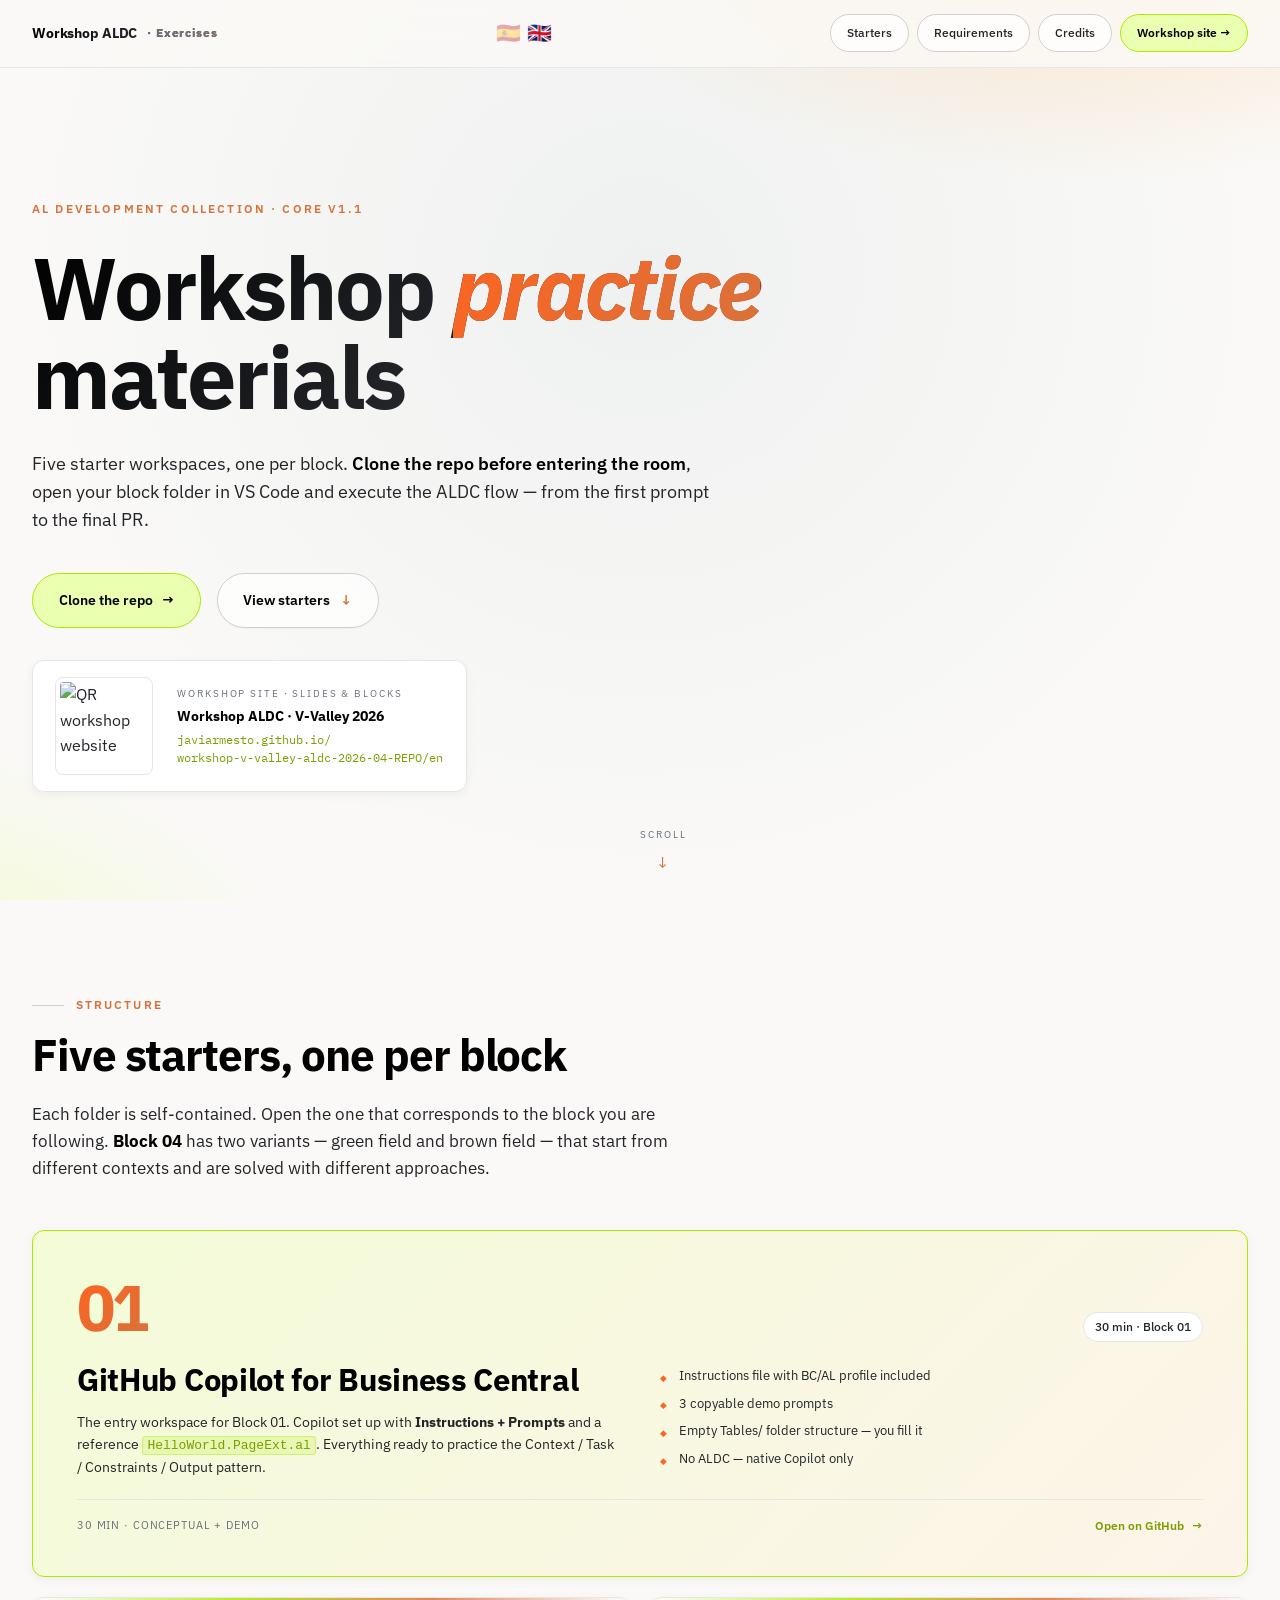
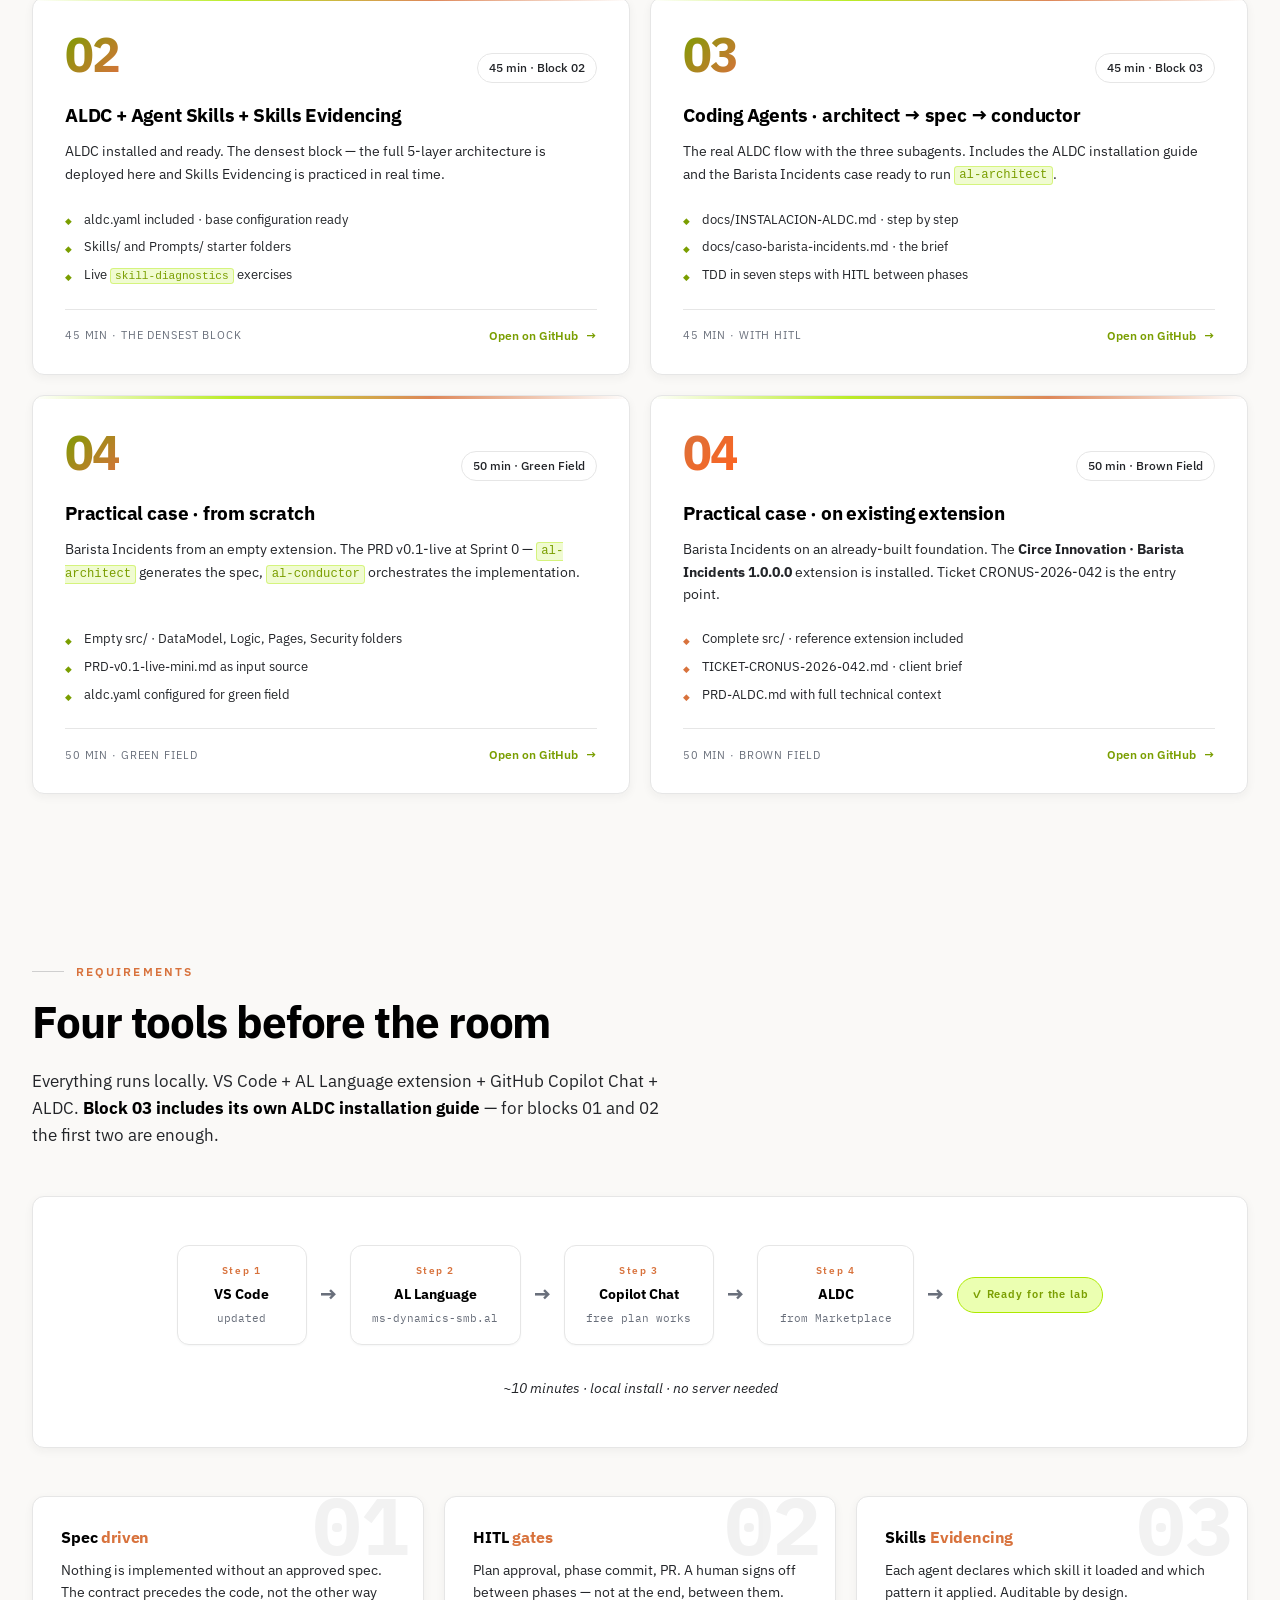
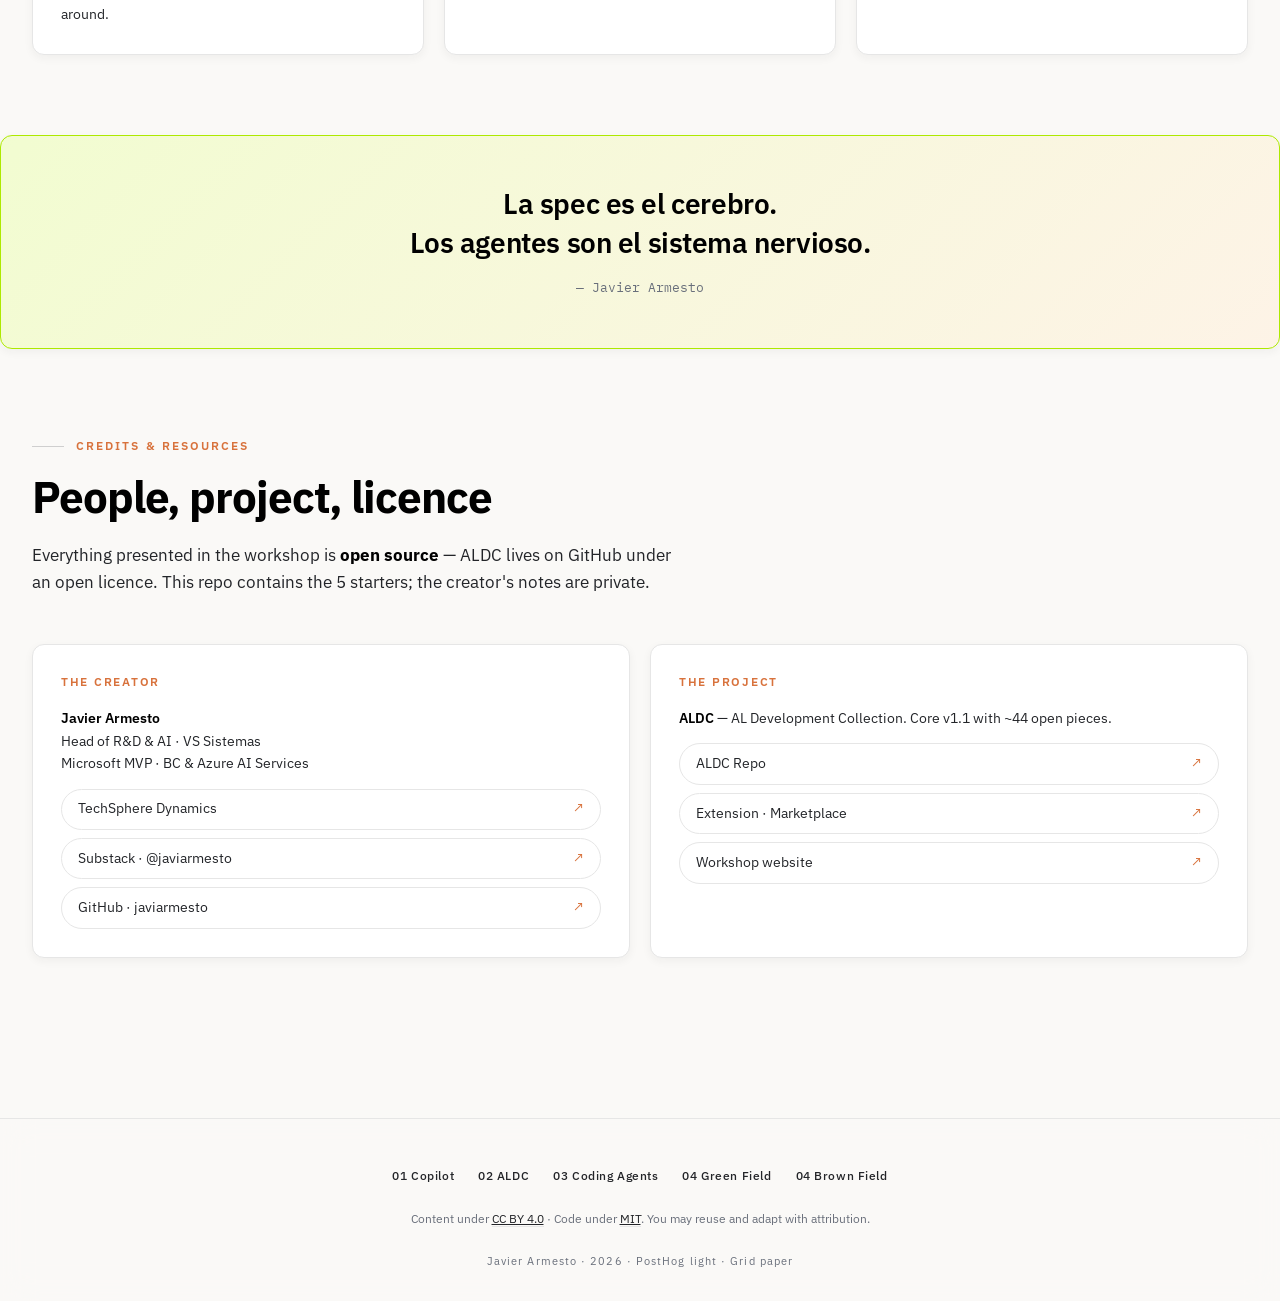
==== commit 75ac434e: "feat(web): Base44 Softly Lit Gradient Canvas design system Replaces the PostHog light/grid paper the" ====
--- a/en/index.html
+++ b/en/index.html
@@ -1,4 +1,4 @@
-﻿<!DOCTYPE html>
+<!DOCTYPE html>
 <html lang="en">
 <head>
 <meta charset="UTF-8">
@@ -406,6 +406,440 @@
   .flow-arrow{transform:rotate(90deg)}
   .scroll-hint{display:none}
 }
+
+/* ===== Base44 Softly Lit Gradient Canvas · global ===== */
+:root{
+  --b44-canvas:#faf9f7;
+  --b44-surface:#ffffff;
+  --b44-ink:#000000;
+  --b44-graphite:#232529;
+  --b44-stone:#696f7b;
+  --b44-ash:#cfcfcf;
+  --b44-divider:#e6e6e6;
+  --b44-lime:#ade900;
+  --b44-light-lime:#ebffb1;
+  --b44-lime-deep:#7a9e00;
+  --b44-sunset:#d8723c;
+  --b44-blazing:#ff631f;
+  --b44-radius-card:12px;
+  --b44-radius-pill:999px;
+  --b44-radius-input:10px;
+  --b44-radius-sm:3px;
+  --b44-shadow-sm:0 1px 2px rgba(34,40,42,0.04);
+  --b44-shadow-md:0 3px 10px rgba(34,40,42,0.05);
+  --b44-shadow-lg:0 10px 28px rgba(34,40,42,0.08);
+  --b44-font-body:'Inter','DM Sans','IBM Plex Sans',system-ui,-apple-system,sans-serif;
+  --b44-font-display:'Inter','DM Sans','IBM Plex Sans',system-ui,-apple-system,sans-serif;
+}
+
+html{
+  background:
+    radial-gradient(ellipse 70% 50% at 85% -10%, rgba(255,174,83,0.32) 0%, transparent 60%),
+    radial-gradient(ellipse 60% 50% at -10% 110%, rgba(229,255,148,0.45) 0%, transparent 55%),
+    radial-gradient(ellipse at 50% 30%, rgba(213,223,224,0.30) 0%, transparent 70%),
+    #faf9f7 !important;
+  background-attachment:fixed !important;
+}
+
+body{
+  background:transparent !important;
+  background-image:none !important;
+  color:var(--b44-graphite) !important;
+  font-family:var(--b44-font-body) !important;
+  letter-spacing:0 !important;
+}
+
+body::before,
+body::after{
+  content:"" !important;
+  display:block !important;
+  position:fixed !important;
+  pointer-events:none !important;
+  z-index:0 !important;
+  filter:blur(0) !important;
+  background:transparent !important;
+  width:0 !important;
+  height:0 !important;
+}
+
+.orb{display:none !important}
+
+/* ----- Header / nav ----- */
+.top-brand{
+  background:rgba(250,249,247,0.82) !important;
+  -webkit-backdrop-filter:blur(16px) saturate(140%) !important;
+  backdrop-filter:blur(16px) saturate(140%) !important;
+  border-bottom:1px solid var(--b44-divider) !important;
+}
+.brand{
+  background:linear-gradient(135deg,#000 0%,#232529 55%,var(--b44-sunset) 100%) !important;
+  -webkit-background-clip:text !important;
+  background-clip:text !important;
+  -webkit-text-fill-color:transparent !important;
+  color:transparent !important;
+  font-family:var(--b44-font-display) !important;
+  font-weight:700 !important;
+  letter-spacing:-0.01em !important;
+}
+.brand-meta{
+  color:var(--b44-stone) !important;
+  -webkit-text-fill-color:var(--b44-stone) !important;
+  font-family:var(--b44-font-display) !important;
+}
+.nav-link{
+  font-family:var(--b44-font-display) !important;
+  color:var(--b44-graphite) !important;
+  background:rgba(255,255,255,0.7) !important;
+  border:1px solid var(--b44-ash) !important;
+  border-radius:var(--b44-radius-pill) !important;
+  padding:0.5rem 1rem !important;
+  letter-spacing:0 !important;
+  text-transform:none !important;
+  font-size:0.78rem !important;
+  font-weight:500 !important;
+  transition:all 0.2s ease !important;
+}
+.nav-link:hover{
+  background:#fff !important;
+  border-color:var(--b44-graphite) !important;
+  color:var(--b44-ink) !important;
+}
+.nav-link.primary{
+  background:var(--b44-light-lime) !important;
+  border:1px solid var(--b44-lime) !important;
+  color:var(--b44-ink) !important;
+  font-weight:600 !important;
+}
+.nav-link.primary:hover{
+  background:#dcf790 !important;
+  border-color:var(--b44-lime-deep) !important;
+  color:var(--b44-ink) !important;
+}
+
+/* ----- Hero ----- */
+.hero{position:relative;z-index:1}
+.hero-eyebrow{
+  color:var(--b44-sunset) !important;
+  font-family:var(--b44-font-display) !important;
+  font-weight:600 !important;
+  letter-spacing:0.18em !important;
+}
+.hero h1{
+  font-family:var(--b44-font-display) !important;
+  letter-spacing:-0.025em !important;
+  background:linear-gradient(135deg,#000 0%,#232529 55%,var(--b44-sunset) 100%) !important;
+  -webkit-background-clip:text !important;
+  background-clip:text !important;
+  -webkit-text-fill-color:transparent !important;
+  color:transparent !important;
+}
+.hero h1 .accent{
+  font-style:italic !important;
+  background:linear-gradient(135deg,var(--b44-blazing) 0%,var(--b44-sunset) 100%) !important;
+  -webkit-background-clip:text !important;
+  background-clip:text !important;
+  -webkit-text-fill-color:transparent !important;
+}
+.hero-sub{
+  color:var(--b44-graphite) !important;
+  font-family:var(--b44-font-body) !important;
+}
+.hero-sub strong{color:var(--b44-ink) !important}
+
+/* ----- CTAs ----- */
+.cta{
+  font-family:var(--b44-font-display) !important;
+  border-radius:var(--b44-radius-pill) !important;
+  padding:0.95rem 1.6rem !important;
+  font-size:0.88rem !important;
+  font-weight:600 !important;
+  letter-spacing:0 !important;
+  transition:all 0.2s ease !important;
+  box-shadow:var(--b44-shadow-sm) !important;
+}
+.cta.primary{
+  background:var(--b44-light-lime) !important;
+  border:1px solid var(--b44-lime) !important;
+  color:var(--b44-ink) !important;
+}
+.cta.primary:hover{
+  background:#dcf790 !important;
+  border-color:var(--b44-lime-deep) !important;
+  color:var(--b44-ink) !important;
+  transform:translateY(-1px) !important;
+  box-shadow:var(--b44-shadow-md) !important;
+}
+.cta.primary .arrow,
+.cta.primary:hover .arrow{color:var(--b44-ink) !important}
+.cta.secondary{
+  background:rgba(255,255,255,0.7) !important;
+  border:1px solid var(--b44-ash) !important;
+  color:var(--b44-ink) !important;
+}
+.cta.secondary:hover{
+  background:#fff !important;
+  border-color:var(--b44-graphite) !important;
+  color:var(--b44-ink) !important;
+  transform:translateY(-1px) !important;
+  box-shadow:var(--b44-shadow-md) !important;
+}
+.cta.secondary .arrow{color:var(--b44-sunset) !important}
+
+/* ----- Hero repo block ----- */
+.hero-repo-block{
+  background:var(--b44-surface) !important;
+  border:1px solid var(--b44-divider) !important;
+  border-radius:var(--b44-radius-card) !important;
+  box-shadow:var(--b44-shadow-md) !important;
+  color:var(--b44-graphite) !important;
+}
+.hero-repo-block:hover{
+  border-color:var(--b44-lime) !important;
+  box-shadow:var(--b44-shadow-lg) !important;
+}
+.hero-repo-block .qr-wrap{
+  background:#fff !important;
+  border:1px solid var(--b44-divider) !important;
+  border-radius:8px !important;
+}
+.hero-repo-block .qr-label{color:var(--b44-stone) !important;font-family:var(--b44-font-display) !important}
+.hero-repo-block .qr-title{color:var(--b44-ink) !important;font-family:var(--b44-font-display) !important}
+.hero-repo-block .qr-url{color:var(--b44-lime-deep) !important;font-family:ui-monospace,'IBM Plex Mono',monospace !important}
+
+.scroll-hint{color:var(--b44-stone) !important;font-family:var(--b44-font-display) !important}
+.scroll-hint::after{color:var(--b44-sunset) !important}
+
+/* ----- Sections ----- */
+.section-label{
+  color:var(--b44-sunset) !important;
+  font-family:var(--b44-font-display) !important;
+  font-weight:600 !important;
+  letter-spacing:0.18em !important;
+}
+.section-label::before{background:var(--b44-ash) !important}
+.section-title{
+  color:var(--b44-ink) !important;
+  -webkit-text-fill-color:var(--b44-ink) !important;
+  font-family:var(--b44-font-display) !important;
+  letter-spacing:-0.025em !important;
+  font-weight:700 !important;
+  background:none !important;
+}
+.section-intro{
+  color:var(--b44-graphite) !important;
+  font-family:var(--b44-font-body) !important;
+}
+.section-intro strong{color:var(--b44-ink) !important}
+
+/* ----- Bloque cards ----- */
+.bloque-card{
+  background:var(--b44-surface) !important;
+  border:1px solid var(--b44-divider) !important;
+  border-radius:var(--b44-radius-card) !important;
+  box-shadow:var(--b44-shadow-md) !important;
+  color:var(--b44-graphite) !important;
+}
+.bloque-card::before{
+  background:linear-gradient(90deg,transparent,var(--b44-lime),var(--b44-sunset),transparent) !important;
+  opacity:0.85 !important;
+}
+.bloque-card:hover{
+  border-color:var(--b44-ash) !important;
+  box-shadow:var(--b44-shadow-lg) !important;
+  transform:translateY(-3px) !important;
+}
+.bloque-card.featured{
+  background:linear-gradient(135deg,rgba(235,255,177,0.45),rgba(255,240,222,0.55)) !important;
+  border:1px solid var(--b44-lime) !important;
+  border-top:1px solid var(--b44-lime) !important;
+}
+.bloque-num{
+  font-family:var(--b44-font-display) !important;
+  letter-spacing:-0.04em !important;
+  background:linear-gradient(135deg,var(--b44-lime-deep) 0%,var(--b44-sunset) 100%) !important;
+  -webkit-background-clip:text !important;
+  background-clip:text !important;
+  -webkit-text-fill-color:transparent !important;
+}
+.bloque-card.featured .bloque-num{
+  background:linear-gradient(135deg,var(--b44-blazing) 0%,var(--b44-sunset) 100%) !important;
+  -webkit-background-clip:text !important;
+  background-clip:text !important;
+  -webkit-text-fill-color:transparent !important;
+}
+.bloque-card.greenfield .bloque-num{
+  background:linear-gradient(135deg,var(--b44-lime-deep) 0%,var(--b44-sunset) 100%) !important;
+  -webkit-background-clip:text !important;
+  background-clip:text !important;
+  -webkit-text-fill-color:transparent !important;
+}
+.bloque-card.brownfield .bloque-num{
+  background:linear-gradient(135deg,var(--b44-sunset) 0%,var(--b44-blazing) 100%) !important;
+  -webkit-background-clip:text !important;
+  background-clip:text !important;
+  -webkit-text-fill-color:transparent !important;
+}
+.bloque-meta{
+  background:#fff !important;
+  border:1px solid var(--b44-divider) !important;
+  border-radius:var(--b44-radius-pill) !important;
+  color:var(--b44-graphite) !important;
+  font-family:var(--b44-font-display) !important;
+  font-weight:500 !important;
+}
+.bloque-title{
+  color:var(--b44-ink) !important;
+  font-family:var(--b44-font-display) !important;
+  letter-spacing:-0.01em !important;
+  font-weight:700 !important;
+}
+.bloque-desc{color:var(--b44-graphite) !important}
+.bloque-highlight-list li{color:var(--b44-graphite) !important}
+.bloque-highlight-list li::before{color:var(--b44-lime-deep) !important}
+.bloque-card.featured .bloque-highlight-list li::before{color:var(--b44-blazing) !important}
+.bloque-card.greenfield .bloque-highlight-list li::before{color:var(--b44-lime-deep) !important}
+.bloque-card.brownfield .bloque-highlight-list li::before{color:var(--b44-sunset) !important}
+.bloque-footer{border-top:1px solid var(--b44-divider) !important}
+.bloque-duration{color:var(--b44-stone) !important;font-family:var(--b44-font-display) !important}
+.bloque-open{color:var(--b44-lime-deep) !important;font-family:var(--b44-font-display) !important;font-weight:600 !important}
+.bloque-open::after{color:var(--b44-lime-deep) !important}
+.bloque-card:hover .bloque-open{color:var(--b44-ink) !important}
+
+/* ----- Flow container ----- */
+.flow-container{
+  background:var(--b44-surface) !important;
+  border:1px solid var(--b44-divider) !important;
+  border-radius:var(--b44-radius-card) !important;
+  box-shadow:var(--b44-shadow-md) !important;
+}
+.flow-node{
+  background:#fff !important;
+  border:1px solid var(--b44-divider) !important;
+  border-radius:var(--b44-radius-card) !important;
+  box-shadow:var(--b44-shadow-sm) !important;
+}
+.flow-node .fn-num{color:var(--b44-sunset) !important;font-family:var(--b44-font-display) !important;font-weight:600 !important}
+.flow-node .fn-name{color:var(--b44-ink) !important;font-family:var(--b44-font-display) !important;font-weight:700 !important}
+.flow-node .fn-dur{color:var(--b44-stone) !important;font-family:ui-monospace,'IBM Plex Mono',monospace !important}
+.flow-arrow{color:var(--b44-stone) !important}
+.flow-end{
+  background:var(--b44-light-lime) !important;
+  border:1px solid var(--b44-lime) !important;
+  border-radius:var(--b44-radius-pill) !important;
+  color:var(--b44-lime-deep) !important;
+  font-family:var(--b44-font-display) !important;
+  font-weight:600 !important;
+}
+.flow-caption{color:var(--b44-graphite) !important}
+
+/* ----- Principles ----- */
+.principle{
+  background:var(--b44-surface) !important;
+  border:1px solid var(--b44-divider) !important;
+  border-radius:var(--b44-radius-card) !important;
+  box-shadow:var(--b44-shadow-md) !important;
+}
+.principle::before{color:var(--b44-graphite) !important;opacity:0.06 !important}
+.principle h4{
+  color:var(--b44-ink) !important;
+  -webkit-text-fill-color:var(--b44-ink) !important;
+  font-family:var(--b44-font-display) !important;
+  font-weight:700 !important;
+}
+.principle h4 .accent{color:var(--b44-sunset) !important;-webkit-text-fill-color:var(--b44-sunset) !important}
+.principle p{color:var(--b44-graphite) !important}
+
+/* ----- Credits ----- */
+.credit-card{
+  background:var(--b44-surface) !important;
+  border:1px solid var(--b44-divider) !important;
+  border-radius:var(--b44-radius-card) !important;
+  box-shadow:var(--b44-shadow-md) !important;
+}
+.credit-card h4{
+  color:var(--b44-sunset) !important;
+  -webkit-text-fill-color:var(--b44-sunset) !important;
+  font-family:var(--b44-font-display) !important;
+  font-weight:600 !important;
+  letter-spacing:0.15em !important;
+}
+.credit-card p{color:var(--b44-graphite) !important}
+.credit-card strong{color:var(--b44-ink) !important}
+.credit-card a{color:var(--b44-lime-deep) !important;border-bottom:1px solid transparent !important}
+.credit-card a:hover{border-bottom-color:var(--b44-lime-deep) !important;color:var(--b44-ink) !important}
+.credit-link-list a{
+  background:#fff !important;
+  border:1px solid var(--b44-divider) !important;
+  border-radius:var(--b44-radius-pill) !important;
+  color:var(--b44-graphite) !important;
+  padding:0.55rem 1rem !important;
+}
+.credit-link-list a:hover{
+  background:rgba(235,255,177,0.35) !important;
+  border-color:var(--b44-lime) !important;
+  color:var(--b44-ink) !important;
+}
+.credit-link-list .ext::after{color:var(--b44-sunset) !important}
+
+/* ----- Quote block ----- */
+.quote-block{
+  background:linear-gradient(135deg,rgba(235,255,177,0.55),rgba(255,240,222,0.65)) !important;
+  border:1px solid var(--b44-lime) !important;
+  border-top:1px solid var(--b44-lime) !important;
+  border-radius:var(--b44-radius-card) !important;
+  box-shadow:var(--b44-shadow-md) !important;
+}
+.quote-block p{
+  color:var(--b44-ink) !important;
+  font-family:var(--b44-font-display) !important;
+  font-weight:600 !important;
+  letter-spacing:-0.015em !important;
+}
+.quote-block .attribution{color:var(--b44-stone) !important;font-family:ui-monospace,'IBM Plex Mono',monospace !important}
+
+/* ----- Footer ----- */
+.site-footer{
+  background:rgba(250,249,247,0.82) !important;
+  -webkit-backdrop-filter:blur(16px) saturate(140%) !important;
+  backdrop-filter:blur(16px) saturate(140%) !important;
+  border-top:1px solid var(--b44-divider) !important;
+}
+.footer-links a{
+  color:var(--b44-graphite) !important;
+  font-family:var(--b44-font-display) !important;
+  font-weight:500 !important;
+}
+.footer-links a:hover{color:var(--b44-sunset) !important}
+.footer-license{color:var(--b44-stone) !important}
+.footer-license a{color:var(--b44-graphite) !important;border-bottom:1px solid var(--b44-divider) !important}
+.footer-license a:hover{color:var(--b44-sunset) !important;border-bottom-color:var(--b44-sunset) !important}
+.footer-made{color:var(--b44-stone) !important;font-family:var(--b44-font-display) !important}
+
+/* ----- Event chip (legacy, hidden but neutralized) ----- */
+.event-chip{
+  background:#fff !important;
+  border:1px solid var(--b44-divider) !important;
+  border-radius:var(--b44-radius-pill) !important;
+  color:var(--b44-graphite) !important;
+  font-family:var(--b44-font-display) !important;
+}
+.event-chip .icon{color:var(--b44-sunset) !important}
+
+/* ----- Code blocks (if any inline pre/code surfaces) ----- */
+pre{
+  background:#f6f5f0 !important;
+  color:var(--b44-graphite) !important;
+  border:1px solid var(--b44-divider) !important;
+  border-radius:var(--b44-radius-card) !important;
+}
+:not(pre) > code{
+  background:rgba(173,233,0,0.18) !important;
+  border:1px solid rgba(173,233,0,0.40) !important;
+  color:var(--b44-lime-deep) !important;
+  border-radius:var(--b44-radius-sm) !important;
+  padding:0.1em 0.35em !important;
+}
+/* ===== fin Base44 Softly Lit ===== */
 </style>
 </head>
 <body>
